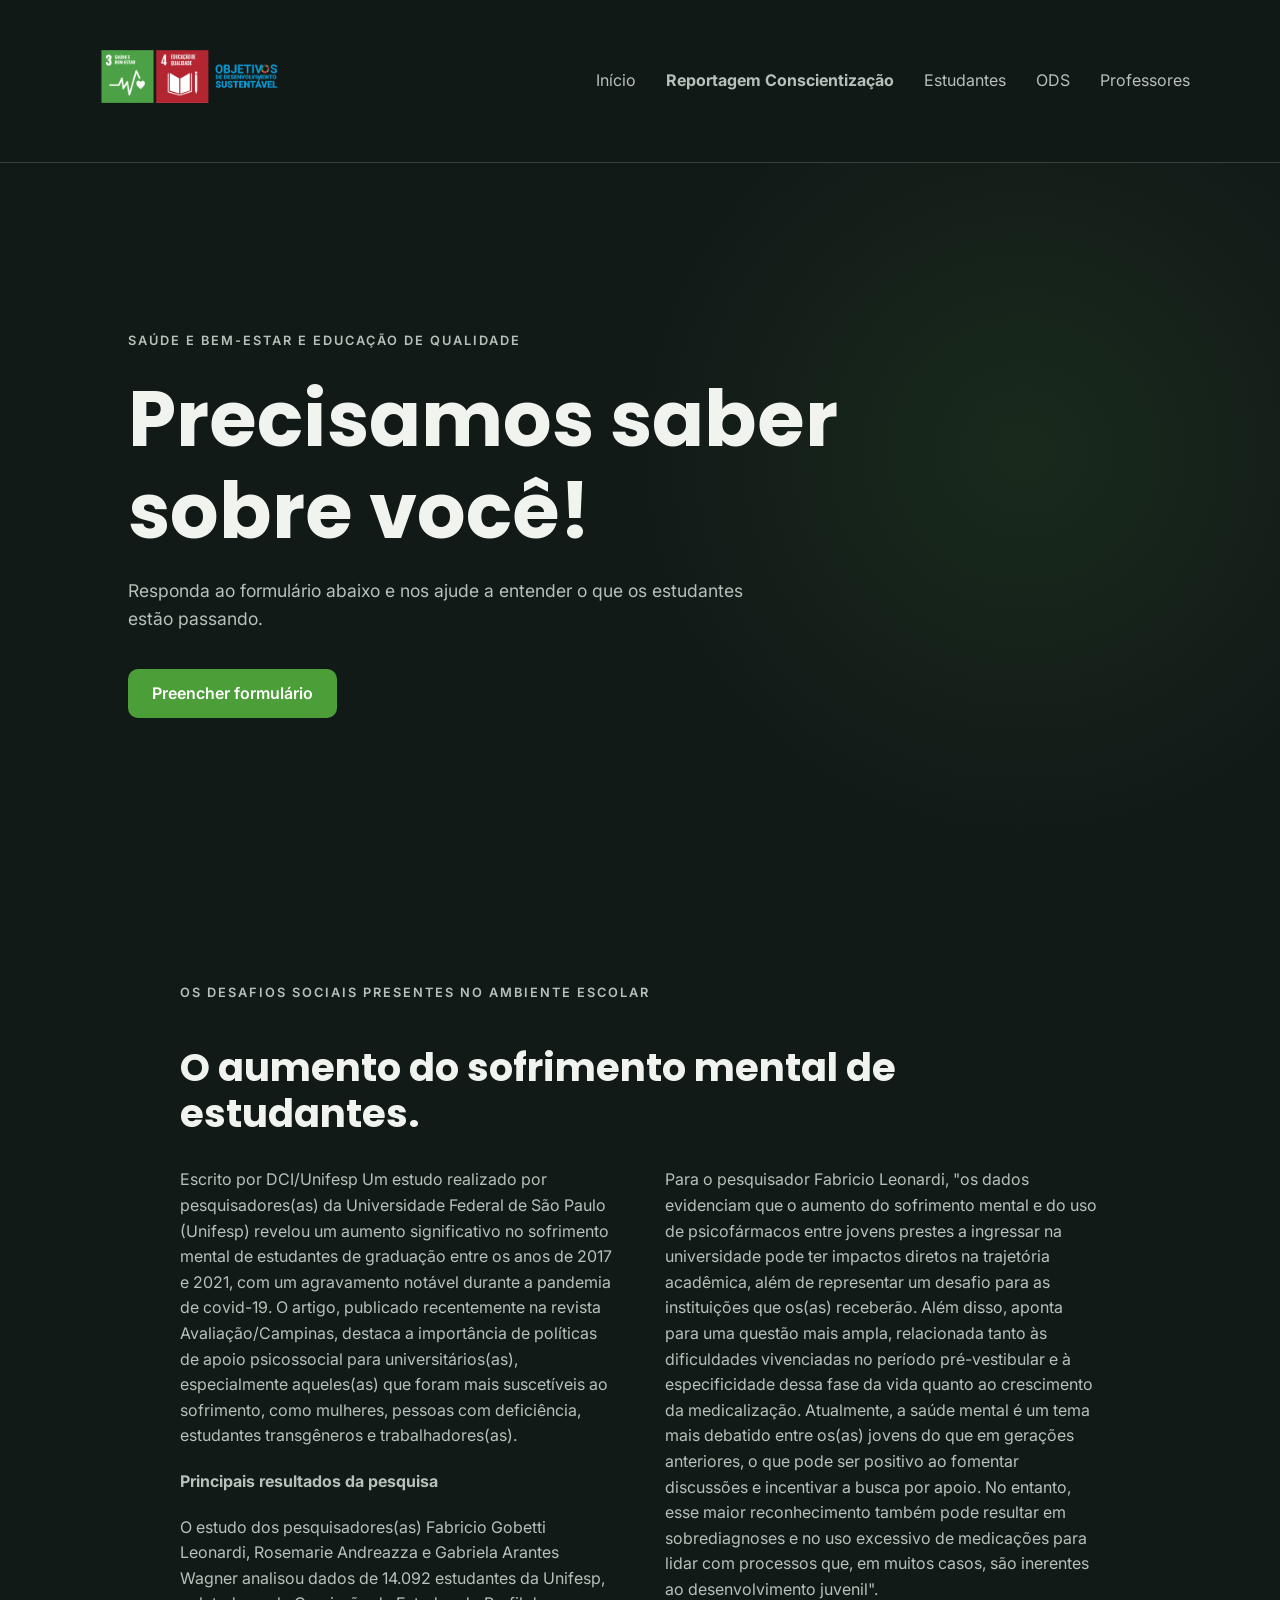
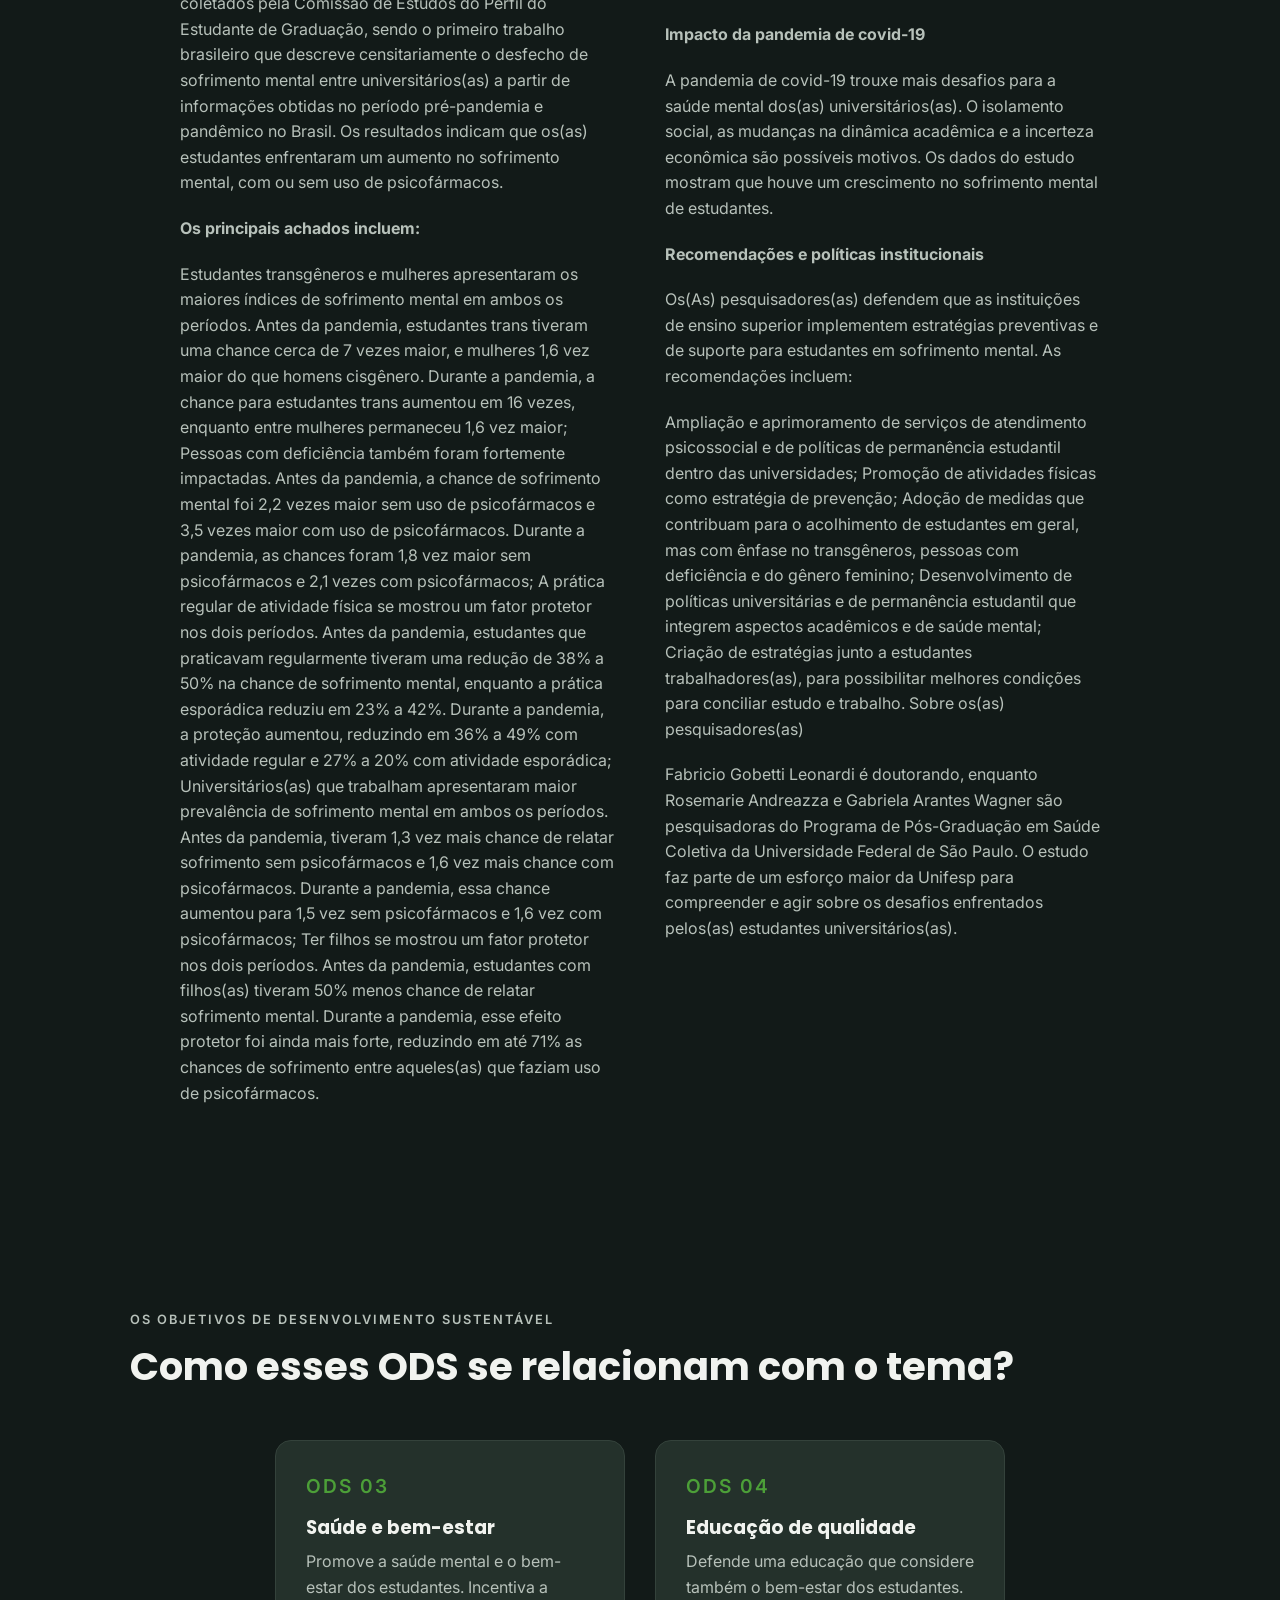
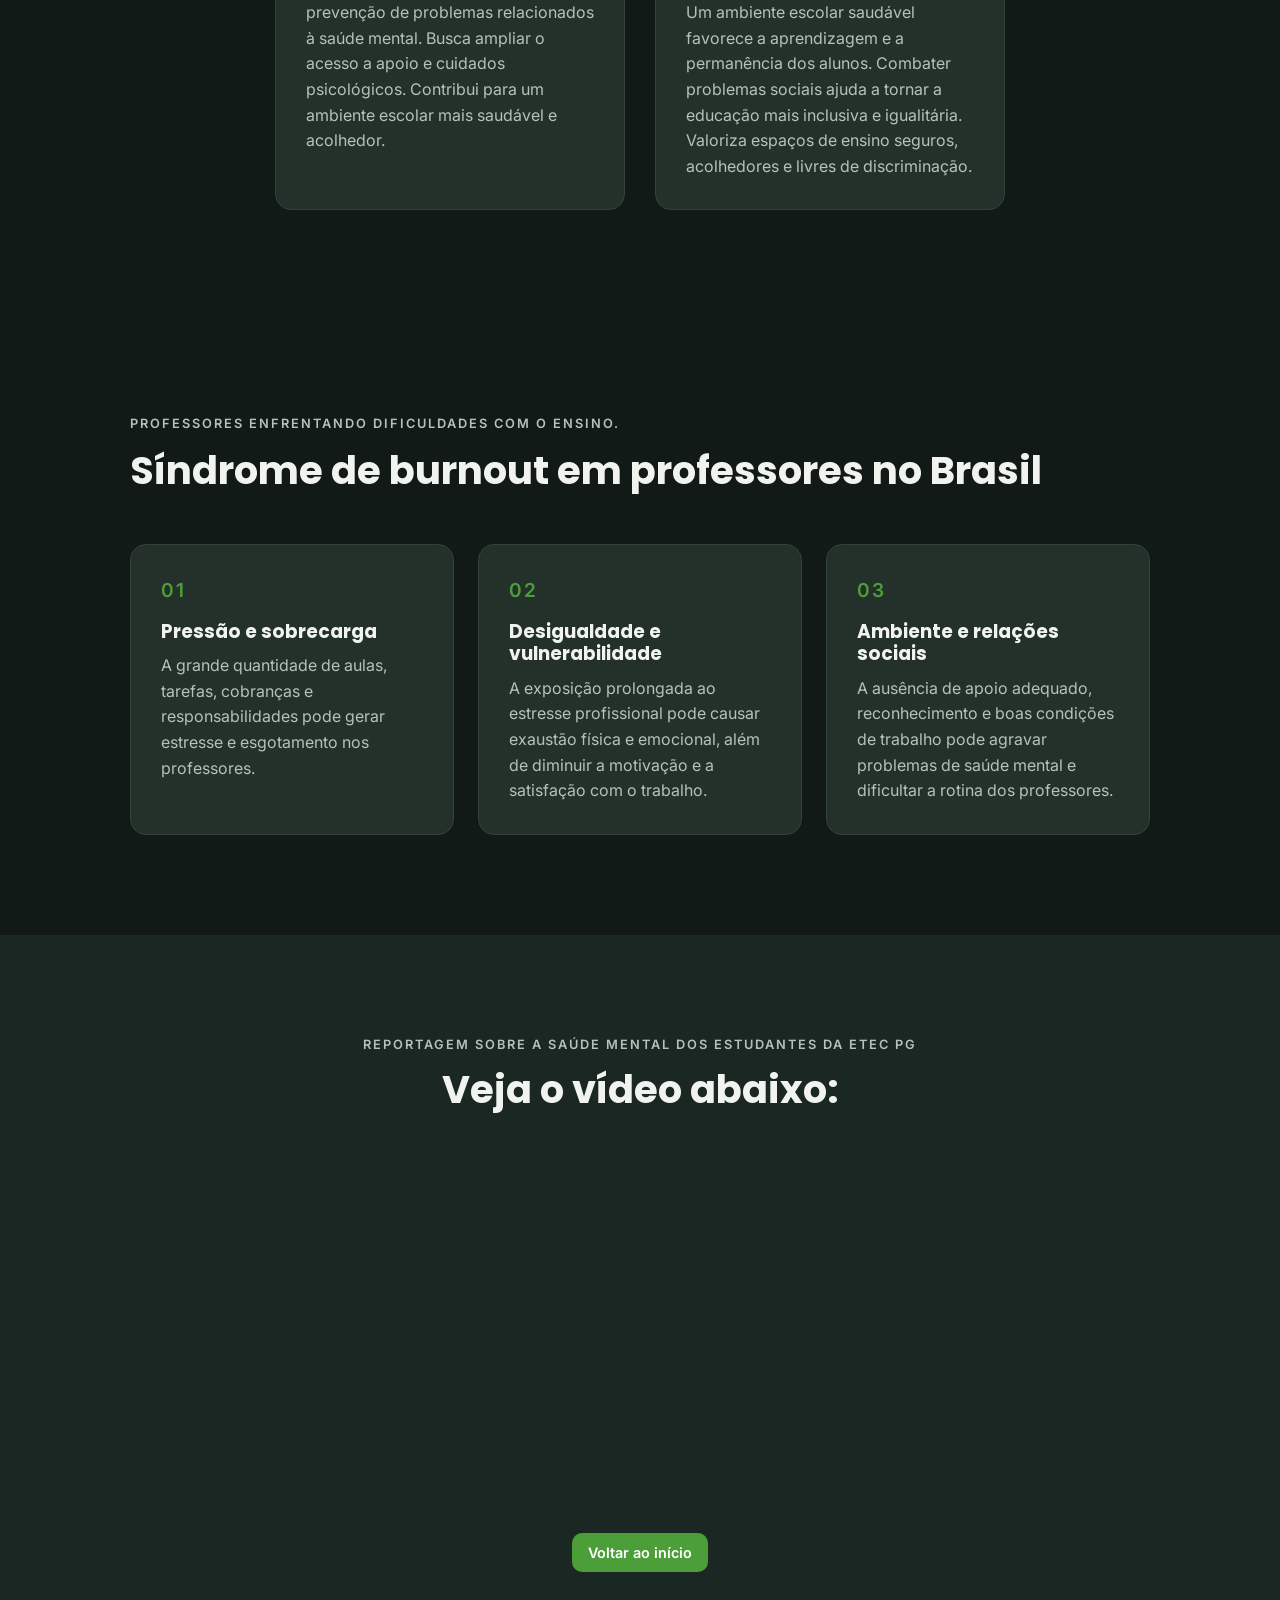
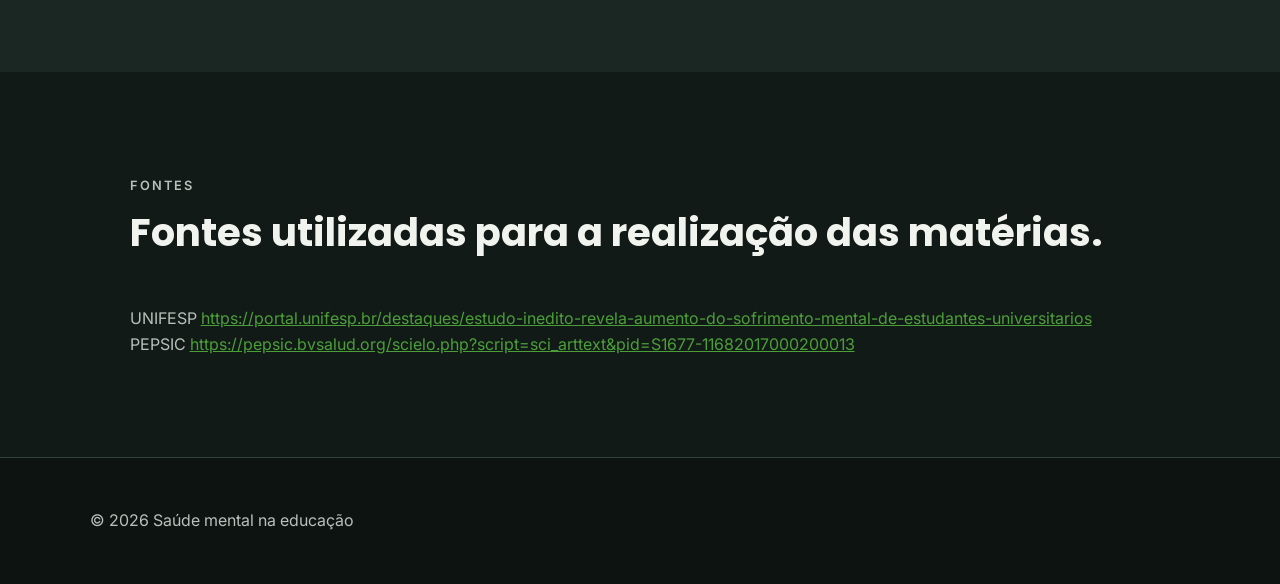
==== index.html @ 234344a5 "Add files via upload" ====
<!DOCTYPE html>
<html lang="pt-BR">

<head>
    <meta charset="UTF-8">
    <meta name="viewport" content="width=device-width, initial-scale=1.0">

    <title>Saúde Mental dos Estudantes</title>

    <link rel="stylesheet" href="css/style.css">
</head>

<body>

    <header>

        <nav>

            <a href="#inicio" class="logo">
                <img src="assets/Logos/Logo - site.png" alt="">
            </a>

            <ul>
                <li><a href="#inicio">Início</a></li>
                <li><a href="#conscientizacao"><b>Reportagem Conscientização</b></a></li>
                <li><a href="#problema">Estudantes</a></li>
                <li><a href="#ods">ODS</a></li>
                <li><a href="#impactos">Professores</a></li>
            </ul>

        </nav>

    </header>


    <main>

        <!-- HERO -->

        <section id="inicio" class="hero">

            <div class="hero-content">

                <span>Saúde e bem-estar e Educação de Qualidade</span>

                <h1>
                    Precisamos saber sobre você!
                </h1>

                <p>
                    Responda ao formulário abaixo e nos ajude a entender o que os estudantes estão passando.
                </p>

                <a href="https://docs.google.com/forms/d/e/1FAIpQLSenednMfHTSKgzez7a-b7bCZ8WXiZFSbiVUkIs9mBLbQMeDcw/formResponse?pli=1" class="btn">
                    Preencher formulário
                </a>

            </div>

        </section>


        <!-- O PROBLEMA -->

        <section id="problema" class="introducao">

            <span>Os desafios sociais presentes no ambiente escolar</span>

            <h2>
                O aumento do sofrimento mental de estudantes.
            </h2>
  <div class="coluna">
            <p>
                Escrito por DCI/Unifesp
Um estudo realizado por pesquisadores(as) da Universidade Federal de São Paulo (Unifesp) revelou um aumento significativo no sofrimento mental de estudantes de graduação entre os anos de 2017 e 2021, com um agravamento notável durante a pandemia de covid-19. O artigo, publicado recentemente na revista Avaliação/Campinas, destaca a importância de políticas de apoio psicossocial para universitários(as), especialmente aqueles(as) que foram mais suscetíveis ao sofrimento, como mulheres, pessoas com deficiência, estudantes transgêneros e trabalhadores(as).
            </p>
            <p><b>
Principais resultados da pesquisa 
            </p></b>
            <p>
O estudo dos pesquisadores(as) Fabricio Gobetti Leonardi, Rosemarie Andreazza e Gabriela Arantes Wagner analisou dados de 14.092 estudantes da Unifesp, coletados pela Comissão de Estudos do Perfil do Estudante de Graduação, sendo o primeiro trabalho brasileiro que descreve censitariamente o desfecho de sofrimento mental entre universitários(as) a partir de informações obtidas no período pré-pandemia e pandêmico no Brasil. Os resultados indicam que os(as) estudantes enfrentaram um aumento no sofrimento mental, com ou sem uso de psicofármacos.
            </p>
            <p><b> 
                Os principais achados incluem:
            </p></b>
            <p>
                Estudantes transgêneros e mulheres apresentaram os maiores índices de sofrimento mental em ambos os períodos. Antes da pandemia, estudantes trans tiveram uma chance cerca de 7 vezes maior, e mulheres 1,6 vez maior do que homens cisgênero. Durante a pandemia, a chance para estudantes trans aumentou em 16 vezes, enquanto entre mulheres permaneceu 1,6 vez maior;
                Pessoas com deficiência também foram fortemente impactadas. Antes da pandemia, a chance de sofrimento mental foi 2,2 vezes maior sem uso de psicofármacos e 3,5 vezes maior com uso de psicofármacos. Durante a pandemia, as chances foram 1,8 vez maior sem psicofármacos e 2,1 vezes com psicofármacos;
                A prática regular de atividade física se mostrou um fator protetor nos dois períodos. Antes da pandemia, estudantes que praticavam regularmente tiveram uma redução de 38% a 50% na chance de sofrimento mental, enquanto a prática esporádica reduziu em 23% a 42%. Durante a pandemia, a proteção aumentou, reduzindo em 36% a 49% com atividade regular e 27% a 20% com atividade esporádica;
                Universitários(as) que trabalham apresentaram maior prevalência de sofrimento mental em ambos os períodos. Antes da pandemia, tiveram 1,3 vez mais chance de relatar sofrimento sem psicofármacos e 1,6 vez mais chance com psicofármacos. Durante a pandemia, essa chance aumentou para 1,5 vez sem psicofármacos e 1,6 vez com psicofármacos;
                Ter filhos se mostrou um fator protetor nos dois períodos. Antes da pandemia, estudantes com filhos(as) tiveram 50% menos chance de relatar sofrimento mental. Durante a pandemia, esse efeito protetor foi ainda mais forte, reduzindo em até 71% as chances de sofrimento entre aqueles(as) que faziam uso de psicofármacos.
            </div>
                <div class="coluna">
            <p>
                Para o pesquisador Fabricio Leonardi, "os dados evidenciam que o aumento do sofrimento mental e do uso de psicofármacos entre jovens prestes a ingressar na universidade pode ter impactos diretos na trajetória acadêmica, além de representar um desafio para as instituições que os(as) receberão. Além disso, aponta para uma questão mais ampla, relacionada tanto às dificuldades vivenciadas no período pré-vestibular e à especificidade dessa fase da vida quanto ao crescimento da medicalização. Atualmente, a saúde mental é um tema mais debatido entre os(as) jovens do que em gerações anteriores, o que pode ser positivo ao fomentar discussões e incentivar a busca por apoio. No entanto, esse maior reconhecimento também pode resultar em sobrediagnoses e no uso excessivo de medicações para lidar com processos que, em muitos casos, são inerentes ao desenvolvimento juvenil".
            </p>
            <p><b>
Impacto da pandemia de covid-19
            </p></b>
            <p>
A pandemia de covid-19 trouxe mais desafios para a saúde mental dos(as) universitários(as). O isolamento social, as mudanças na dinâmica acadêmica e a incerteza econômica são possíveis motivos. Os dados do estudo mostram que houve um crescimento no sofrimento mental de estudantes.
            </p>
            <p><b> 
Recomendações e políticas institucionais
            </p></b>
            <p>             
Os(As) pesquisadores(as) defendem que as instituições de ensino superior implementem estratégias preventivas e de suporte para estudantes em sofrimento mental. As recomendações incluem:
            </p>
            <p>
Ampliação e aprimoramento de serviços de atendimento psicossocial e de políticas de permanência estudantil dentro das universidades;
Promoção de atividades físicas como estratégia de prevenção;
Adoção de medidas que contribuam para o acolhimento de estudantes em geral, mas com ênfase no transgêneros, pessoas com deficiência e do gênero feminino;
Desenvolvimento de políticas universitárias e de permanência estudantil que integrem aspectos acadêmicos e de saúde mental;
Criação de estratégias junto a estudantes trabalhadores(as), para possibilitar melhores condições para conciliar estudo e trabalho.
Sobre os(as) pesquisadores(as)
            </p>
            <p>
                Fabricio Gobetti Leonardi é doutorando, enquanto Rosemarie Andreazza e Gabriela Arantes Wagner são pesquisadoras do Programa de Pós-Graduação em Saúde Coletiva da Universidade Federal de São Paulo. O estudo faz parte de um esforço maior da Unifesp para compreender e agir sobre os desafios enfrentados pelos(as) estudantes universitários(as).
            </p>
        </div>

        </section>


        <!-- ODS -->

        <section id="ods" class="conteudo">

            <div class="section-title">

                <span>Os objetivos de desenvolvimento sustentável</span>

                <h2>
                    Como esses ODS se relacionam com o tema?
                </h2>

            </div>


            <div class="cards">

                <article class="card">

                    <span>ODS 03</span>

                    <h3>
                        Saúde e bem-estar
                    </h3>

                    <p>
                        Promove a saúde mental e o bem-estar dos estudantes.
Incentiva a prevenção de problemas relacionados à saúde mental.
Busca ampliar o acesso a apoio e cuidados psicológicos.
Contribui para um ambiente escolar mais saudável e acolhedor.
                    </p>

                </article>


                <article class="card">

                    <span>ODS 04</span>

                    <h3>
                        Educação de qualidade
                    </h3>

                    <p>
                        Defende uma educação que considere também o bem-estar dos estudantes.
           Um ambiente escolar saudável favorece a aprendizagem e a permanência dos alunos.
Combater problemas sociais ajuda a tornar a educação mais inclusiva e igualitária.
Valoriza espaços de ensino seguros, acolhedores e livres de discriminação.
                    </p>

                </article>


            </div>

        </section>


        <!-- IMPACTOS -->

        <section id="impactos" class="impactos">

            <div class="section-title">

                <span>Professores enfrentando dificuldades com o ensino.</span>

                <h2>
                    Síndrome de burnout em professores no Brasil 
                </h2>

            </div>


            <div class="cards">

                <article class="card">

                    <span>01</span>

                    <h3>
                        Pressão e sobrecarga
                    </h3>

                    <p>
                       A grande quantidade de aulas, tarefas, cobranças e responsabilidades pode gerar estresse e esgotamento nos professores.
                    </p>

                </article>


                <article class="card">

                    <span>02</span>

                    <h3>
                        Desigualdade e vulnerabilidade
                    </h3>

                    <p>
                       A exposição prolongada ao estresse profissional pode causar exaustão física e emocional, além de diminuir a motivação e a satisfação com o trabalho.
                    </p>

                </article>


                <article class="card">

                    <span>03</span>

                    <h3>
                        Ambiente e relações sociais
                    </h3>

                    <p>
                        A ausência de apoio adequado, reconhecimento e boas condições de trabalho pode agravar problemas de saúde mental e dificultar a rotina dos professores.
                    </p>

                </article>

            </div>

        </section>


        <!-- DESTAQUE -->

        <section id="conscientizacao" class="destaque">

            <span>Reportagem sobre a Saúde mental dos estudantes da ETEC PG</span>

            <h2>
                Veja o vídeo abaixo:
            </h2>

            <iframe width="600" height="400" src="https://www.youtube.com/embed/RS4ZzYjFZcE?list=RDRS4ZzYjFZcE" title="HINO DO VASCO DA GAMA" frameborder="0" allow="accelerometer; autoplay; clipboard-write; encrypted-media; gyroscope; picture-in-picture; web-share" referrerpolicy="strict-origin-when-cross-origin" allowfullscreen></iframe>

            <a href="#inicio" class="btn">
                Voltar ao início
            </a>

        </section>


        <!-- REFERÊNCIAS -->

        <section class="referencias">

            <div class="section-title">

                <span>Fontes</span>

                <h2>
                    Fontes utilizadas para a realização das matérias.
                </h2>

            </div>

            <p>UNIFESP <a href="https://portal.unifesp.br/destaques/estudo-inedito-revela-aumento-do-sofrimento-mental-de-estudantes-universitarios">https://portal.unifesp.br/destaques/estudo-inedito-revela-aumento-do-sofrimento-mental-de-estudantes-universitarios</a>
            </p>
            <p>PEPSIC <a href="https://pepsic.bvsalud.org/scielo.php?script=sci_arttext&pid=S1677-11682017000200013">https://pepsic.bvsalud.org/scielo.php?script=sci_arttext&pid=S1677-11682017000200013</a></p>        
        </section>

    </main>


    <footer>

        <p>
            &copy; 2026 Saúde mental na educação
        </p>

    </footer>

</body>

</html>
---- css/style.css ----
@import url('https://fonts.googleapis.com/css2?family=Inter:wght@400;500;600;700&family=Poppins:wght@500;600;700&display=swap');


:root {
    --fundo: #121A18;
    --fundo-secundario: #1B2722;
    --card: #24312B;

    --texto: #F1F3EF;
    --texto-secundario: #B7C1BA;

    --ods3: #C6192D;
    --ods4: #4C9F38;

    --borda: #34423B;

    --raio: 16px;
}


* {
    margin: 0;
    padding: 0;
    box-sizing: border-box;
}


html {
    scroll-behavior: smooth;
}


body {
    background-color: var(--fundo);
    color: var(--texto);
    font-family: 'Inter', sans-serif;
    line-height: 1.6;
}


h1,
h2,
h3 {
    font-family: 'Poppins', sans-serif;
    line-height: 1.2;
}


a {
    color: inherit;
    text-decoration: none;
}


/* HEADER */

header {
    width: 100%;
    padding: 20px 7%;

    background-color: rgba(18, 26, 24, 0.92);

    border-bottom: 1px solid var(--borda);

    position: sticky;
    top: 0;
    z-index: 100;

    backdrop-filter: blur(12px);
}


header img {
    width: 200px;
}


nav {
    max-width: 1200px;
    margin: auto;

    display: flex;
    align-items: center;
    justify-content: space-between;
}


.logo {
    font-family: 'Poppins', sans-serif;
    font-size: 1.3rem;
    font-weight: 700;
}


nav ul {
    display: flex;
    gap: 30px;

    list-style: none;
}


nav li a {
    color: var(--texto-secundario);
    transition: 0.3s;
}


nav li a:hover {
    color: var(--texto);
}


/* ESTRUTURA GERAL */

section {
    max-width: 1200px;
    margin: auto;
    padding: 100px 7%;
}


span {
    color: var(--texto-secundario);

    font-size: 0.8rem;
    font-weight: 600;

    letter-spacing: 2px;
    text-transform: uppercase;
}


.section-title {
    margin-bottom: 50px;
}


.section-title h2,
section h2 {
    margin-top: 12px;
    font-size: 2.4rem;
}


p {
    color: var(--texto-secundario);
}


/* HERO */

.hero {
    min-height: 80vh;
    max-width: none;

    display: flex;
    align-items: center;

    padding: 120px 10%;

    background:
        radial-gradient(
            circle at 80% 40%,
            rgba(76, 159, 56, 0.12),
            transparent 35%
        ),
        var(--fundo);
}


.hero-content {
    max-width: 750px;
}


.hero h1 {
    margin: 20px 0;

    font-size: clamp(3rem, 6vw, 5rem);
}


.hero p {
    max-width: 650px;
    margin-bottom: 35px;

    font-size: 1.1rem;
}


/* BOTÃO */

.btn {
    display: inline-block;

    padding: 12px 24px;

    border-radius: 10px;

    background-color: var(--ods4);

    color: white;

    font-weight: 600;

    transition: 0.3s;
}


.btn:hover {
    transform: translateY(-2px);
    filter: brightness(1.1);
}


/* INTRODUÇÃO */

.introducao {
    display: grid;

    grid-template-columns: 1fr 1fr;

    gap: 30px 50px;

    max-width: 1100px;
}


.introducao span,
.introducao h2 {
    grid-column: 1 / -1;
}


.introducao p {
    margin: 0;
}


.coluna {
    display: flex;
    flex-direction: column;
    gap: 20px;
}


/* CARDS */

.cards {
    display: grid;

    grid-template-columns: repeat(3, 1fr);

    gap: 24px;
}


/* CARDS DAS ODS */

#ods .cards {
    grid-template-columns: 350px 350px;

    justify-content: center;

    gap: 30px;
}


.card {
    padding: 30px;

    background-color: var(--card);

    border: 1px solid var(--borda);

    border-radius: var(--raio);

    transition: 0.3s;
}


.card:hover {
    transform: translateY(-5px);
}


.card > span {
    color: var(--ods4);

    font-size: 1.2rem;
}


.card h3 {
    margin: 15px 0 10px;
}


/* DESTAQUE */

.destaque {
    max-width: none;

    display: flex;
    flex-direction: column;
    align-items: center;

    text-align: center;

    background-color: var(--fundo-secundario);
}


.destaque p {
    max-width: 650px;
    margin: 20px auto 30px;
}


.destaque iframe {
    margin: 10px;
    border-radius: 10px;
}


.destaque .btn {
    padding: 8px 16px;
    font-size: 0.9rem;
}

/* REFERÊNCIAS */

.referencias p a {
    text-decoration: underline;

    color: var(--ods4);
}


/* FOOTER */

footer {
    padding: 50px 7%;

    background-color: #0D1311;

    border-top: 1px solid var(--borda);

    display: flex;

    justify-content: space-between;

    gap: 40px;
}


footer h3 {
    margin-bottom: 8px;
}


/* RESPONSIVIDADE */

@media (max-width: 800px) {

    nav {
        flex-direction: column;
        gap: 20px;
    }


    nav ul {
        gap: 15px;

        flex-wrap: wrap;

        justify-content: center;
    }


    section {
        padding: 70px 7%;
    }


    .hero {
        min-height: 70vh;
    }


    .hero h1 {
        font-size: 2.8rem;
    }


    .introducao {
        grid-template-columns: 1fr;
    }


    .cards {
        grid-template-columns: 1fr;
    }


    #ods .cards {
        grid-template-columns: 1fr;
    }


    footer {
        flex-direction: column;
    }

}
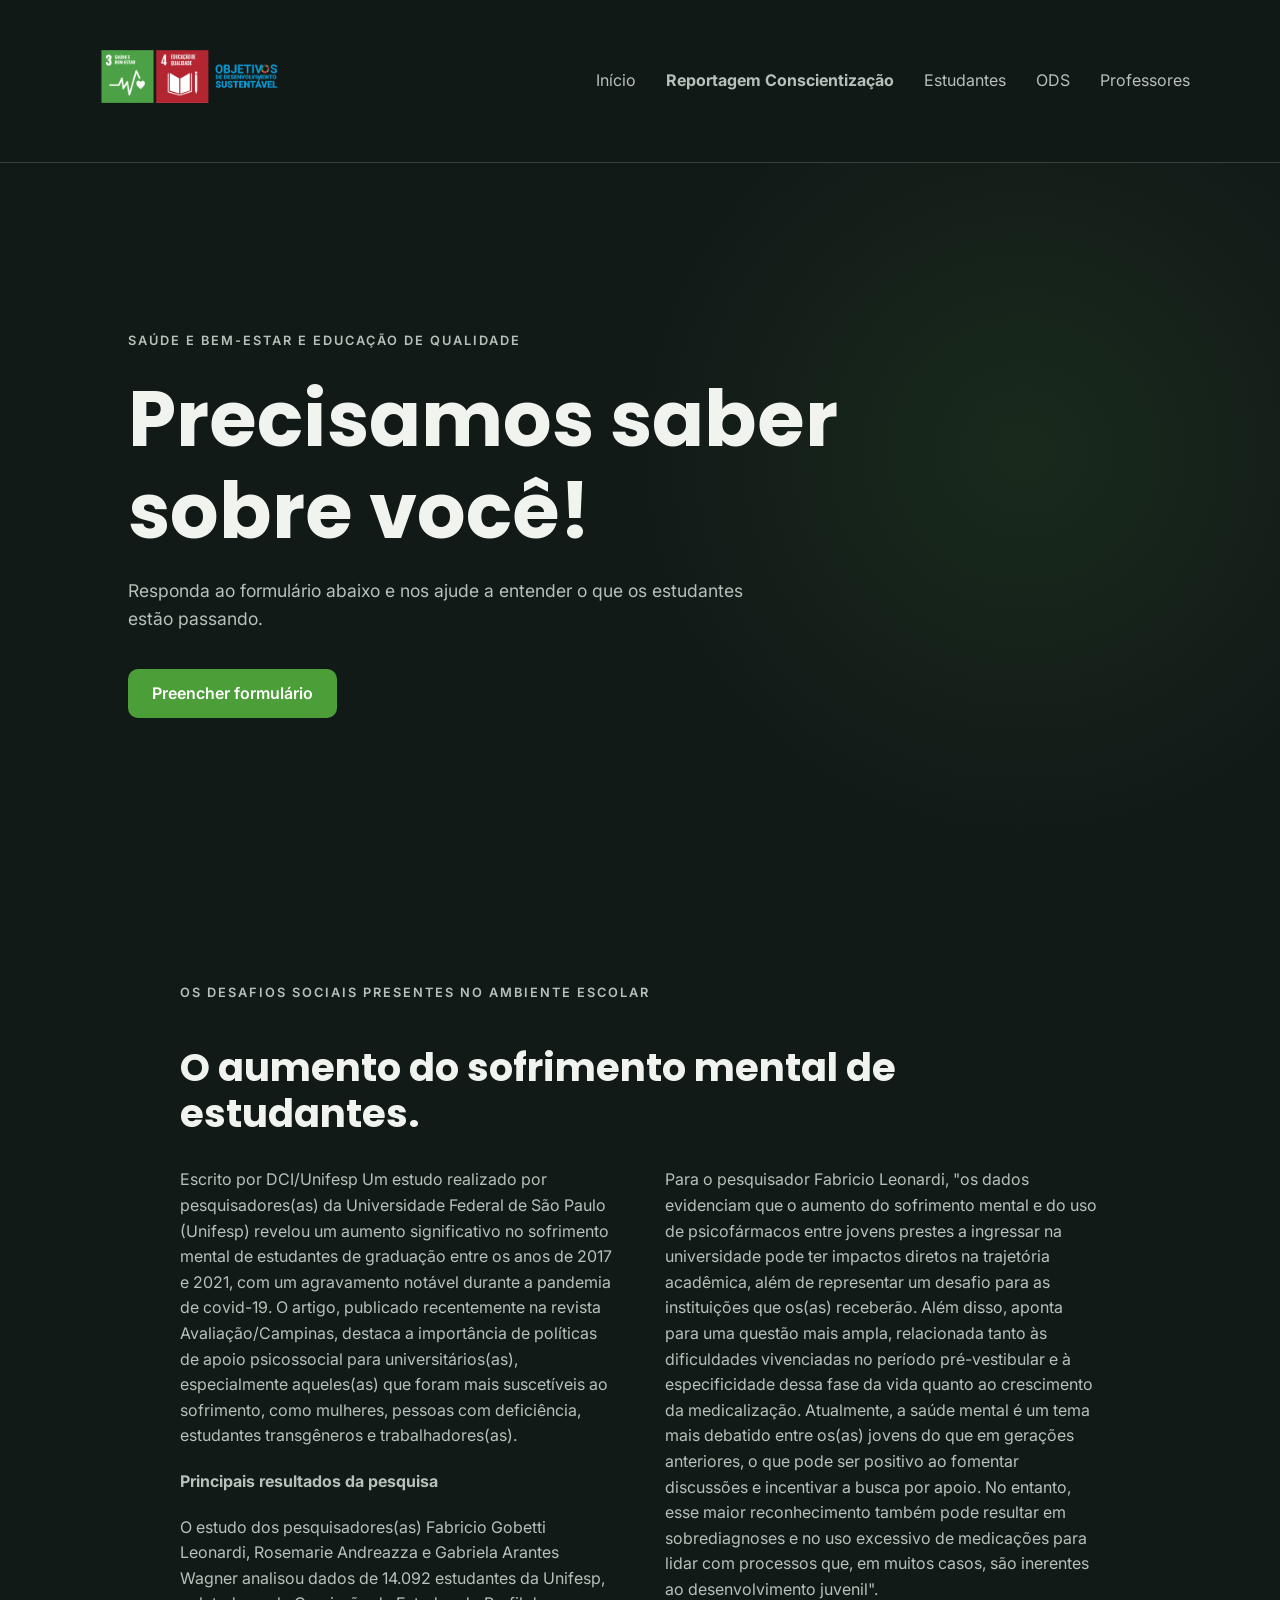
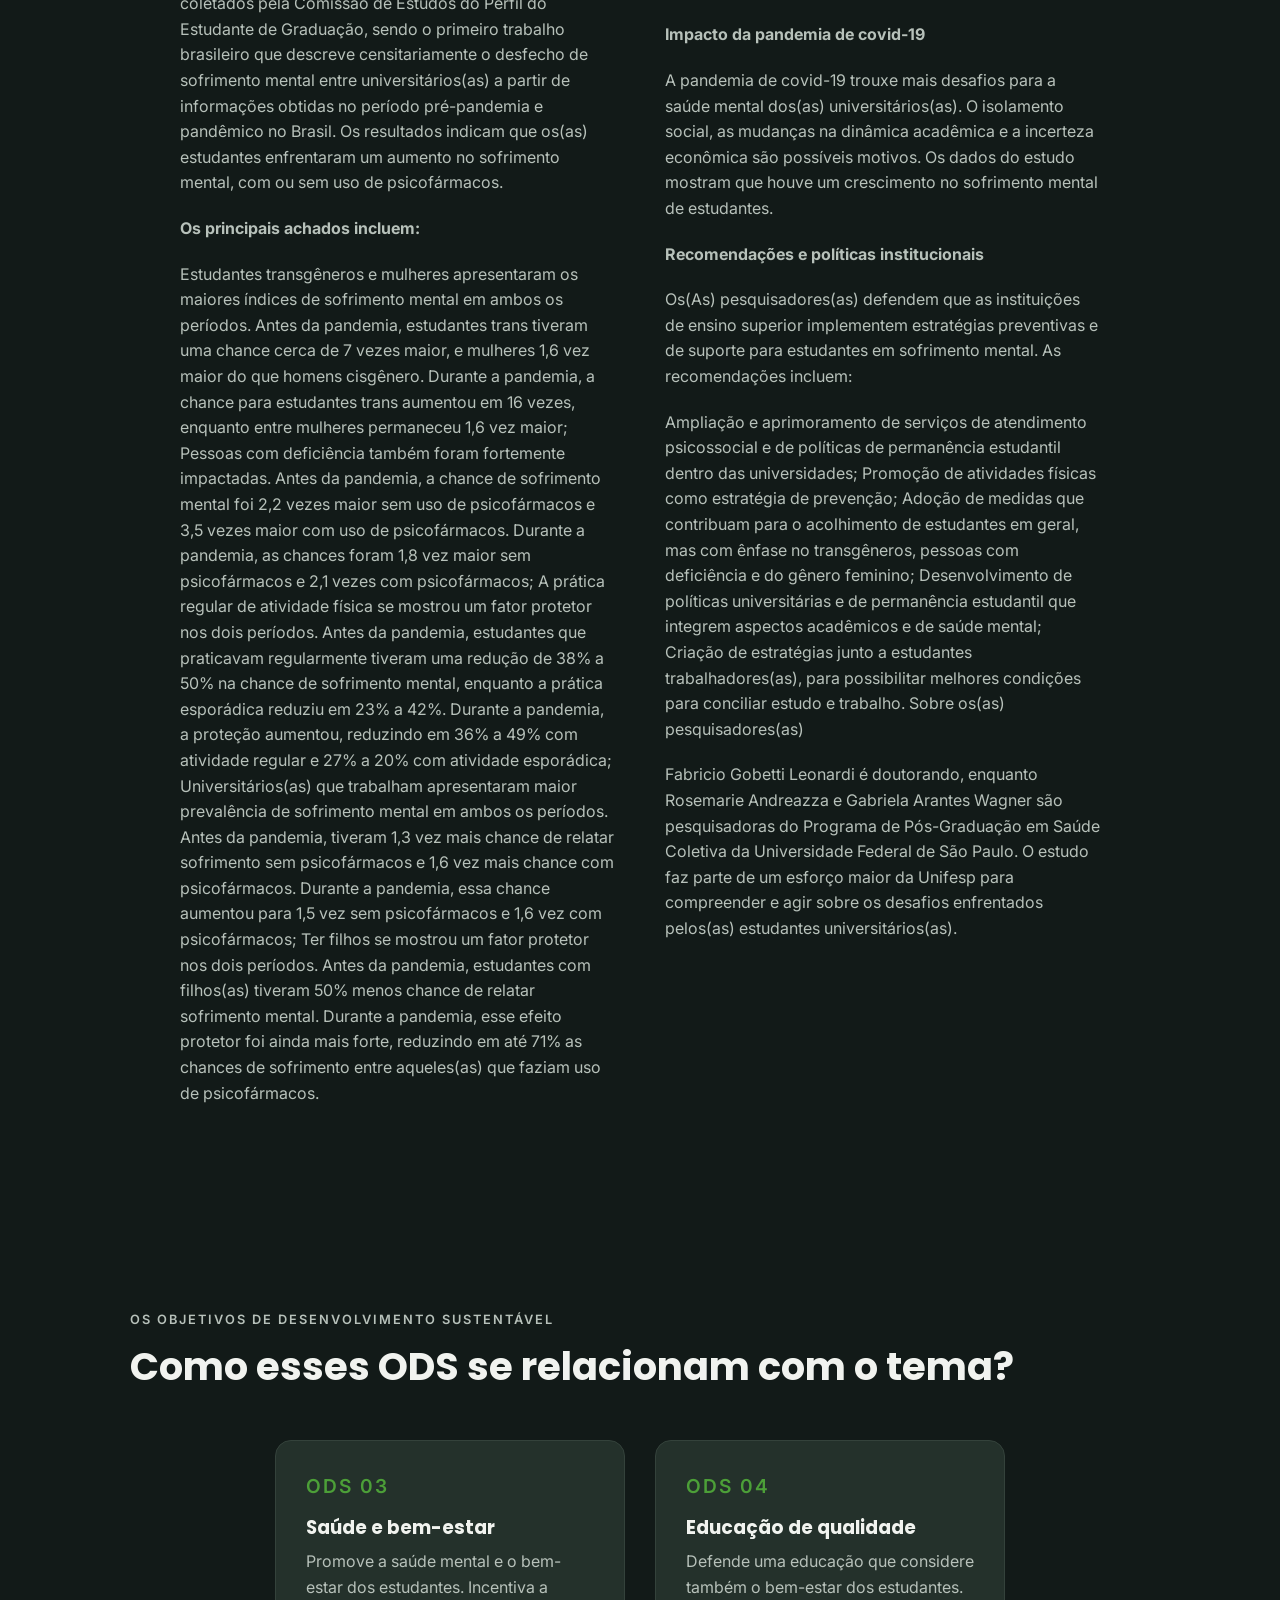
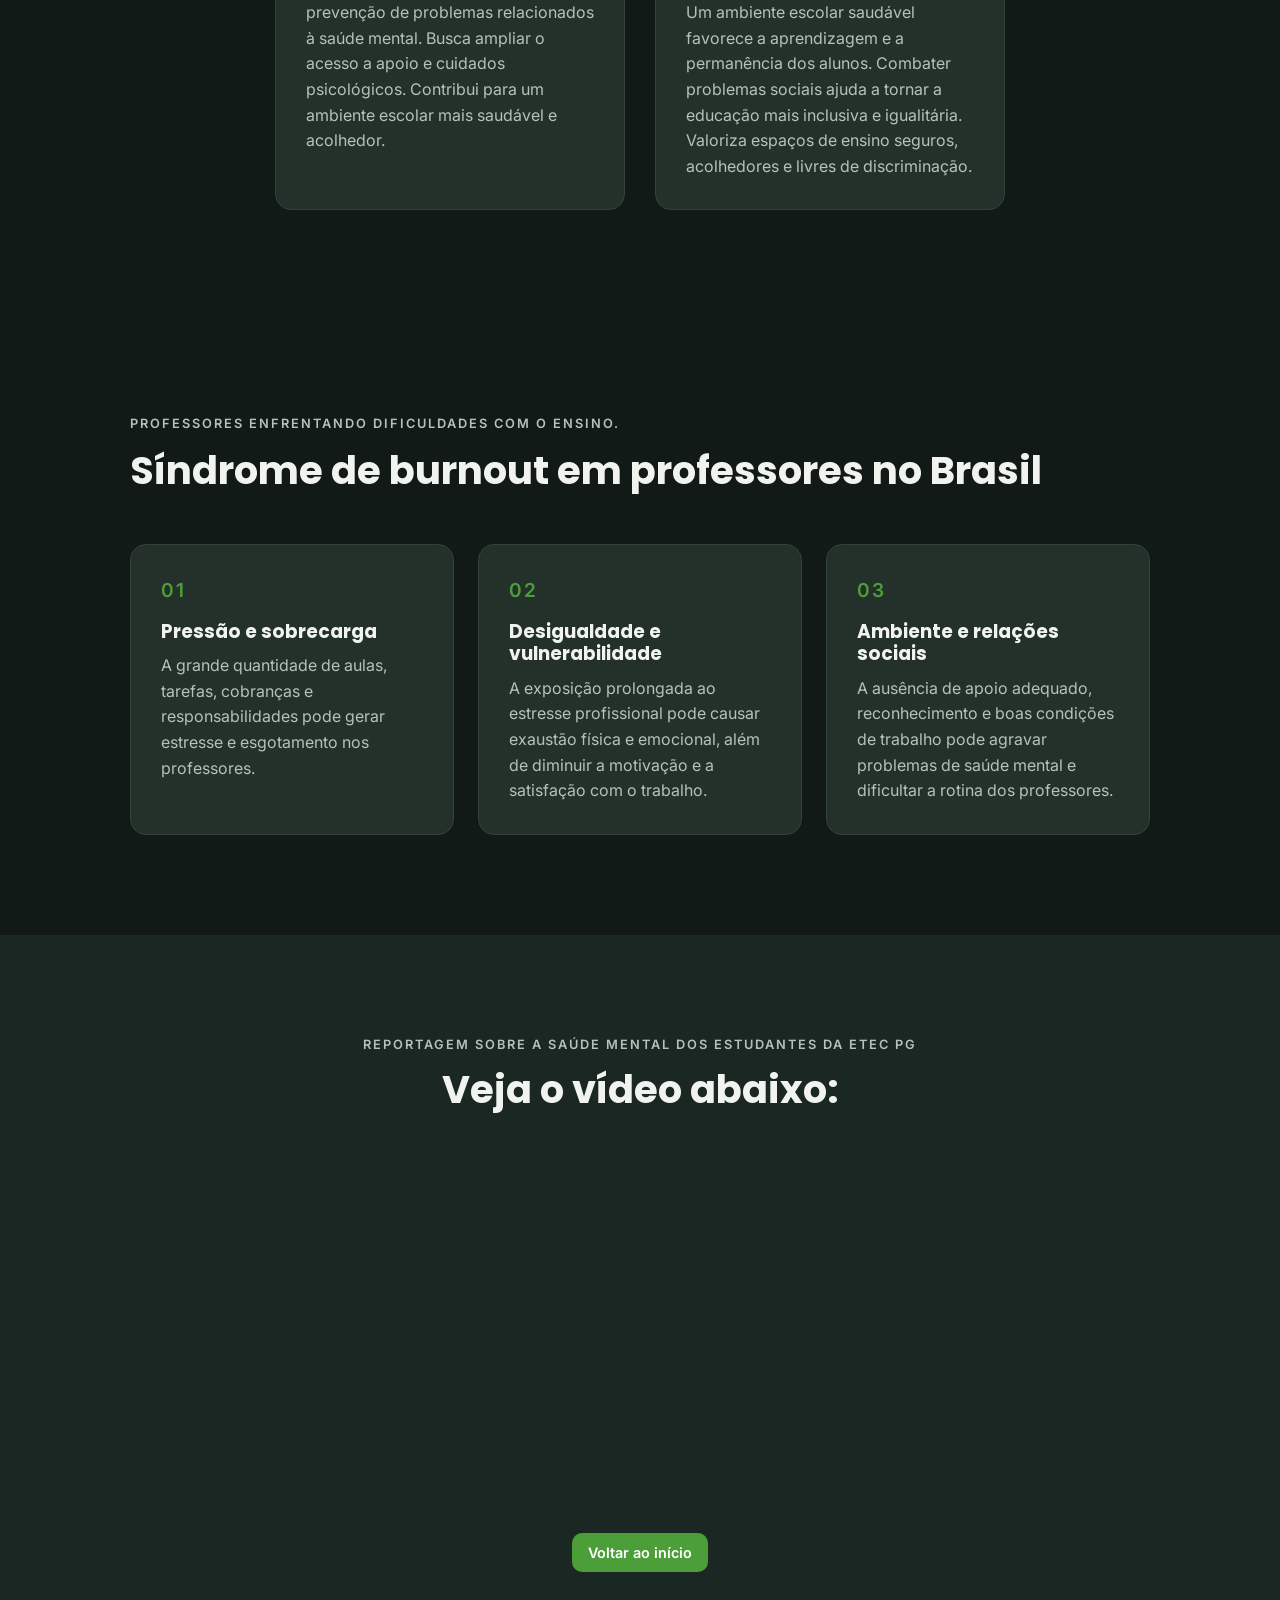
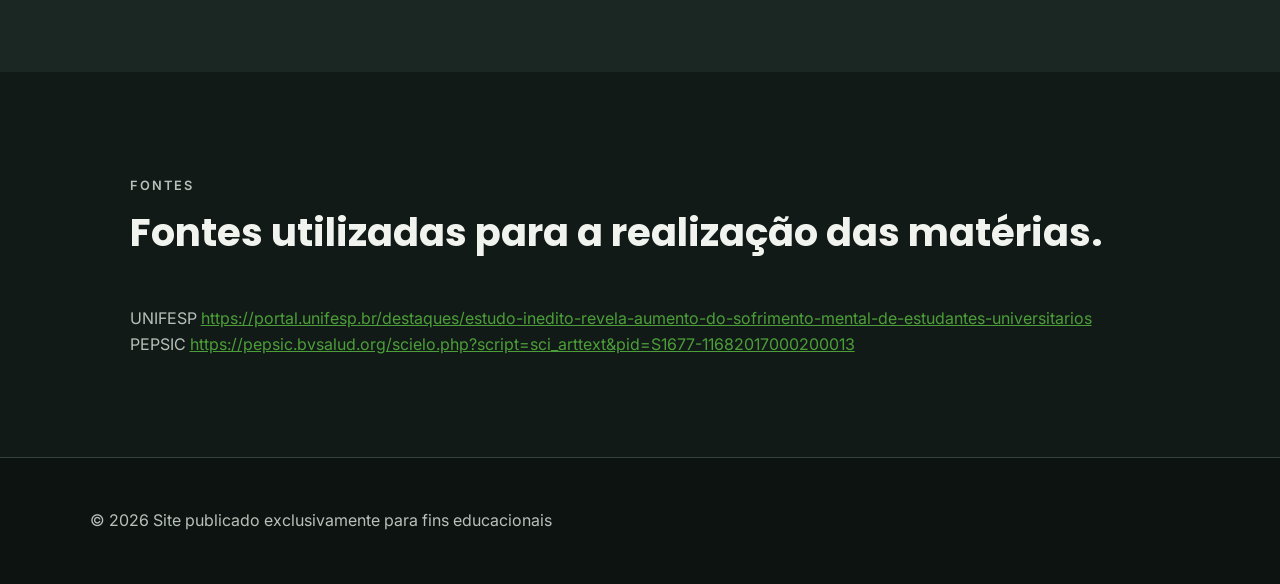
==== commit b18c7065: "Add files via upload" ====
--- a/index.html
+++ b/index.html
@@ -27,6 +27,11 @@
                 <li><a href="#ods">ODS</a></li>
                 <li><a href="#impactos">Professores</a></li>
             </ul>
+<button class="menu-mobile" aria-label="Abrir menu">
+    <span></span>
+    <span></span>
+    <span></span>
+</button>
 
         </nav>
 
@@ -51,7 +56,7 @@
                     Responda ao formulário abaixo e nos ajude a entender o que os estudantes estão passando.
                 </p>
 
-                <a href="https://docs.google.com/forms/d/e/1FAIpQLSenednMfHTSKgzez7a-b7bCZ8WXiZFSbiVUkIs9mBLbQMeDcw/formResponse?pli=1" class="btn">
+                <a href="https://docs.google.com/forms/d/e/1FAIpQLSenednMfHTSKgzez7a-b7bCZ8WXiZFSbiVUkIs9mBLbQMeDcw/formResponse?pli=1" target="_blank" class="btn">
                     Preencher formulário
                 </a>
 
@@ -290,11 +295,11 @@
     <footer>
 
         <p>
-            &copy; 2026 Saúde mental na educação
+            &copy; 2026 Site publicado exclusivamente para fins educacionais
         </p>
 
     </footer>
-
+<script src="js/script.js"></script>
 </body>
 
 </html>
--- a/css/style.css
+++ b/css/style.css
@@ -25,7 +25,9 @@
     box-sizing: border-box;
 }
 
-
+.menu-mobile {
+    display: none;
+}
 html {
     scroll-behavior: smooth;
 }
@@ -360,23 +362,94 @@
     margin-bottom: 8px;
 }
 
+.menu-mobile {
+    display: none;
+
+    background: none;
+    border: none;
+
+    cursor: pointer;
+
+    width: 35px;
+    height: 30px;
+
+    flex-direction: column;
+    justify-content: space-between;
+}
+
+.menu-mobile span {
+    width: 100%;
+    height: 3px;
+
+    background-color: var(--texto);
+
+    border-radius: 5px;
+
+    transition: 0.3s;
+}
+
 
 /* RESPONSIVIDADE */
 
 @media (max-width: 800px) {
 
     nav {
+        flex-direction: row;
+        justify-content: space-between;
+        align-items: center;
+    }
+
+    .menu-mobile {
+        display: flex;
+    }
+
+    nav ul {
+        display: flex;
         flex-direction: column;
         gap: 20px;
-    }
-
-
-    nav ul {
-        gap: 15px;
-
-        flex-wrap: wrap;
-
-        justify-content: center;
+
+        position: absolute;
+
+        top: 100%;
+        left: 0;
+
+        width: 100%;
+
+        padding: 25px 7%;
+
+        background-color: var(--fundo-secundario);
+        border-bottom: 1px solid var(--borda);
+
+        /* Começa fechado */
+        opacity: 0;
+        visibility: hidden;
+        transform: translateY(-10px);
+
+        transition: 
+            opacity 0.3s ease,
+            transform 0.3s ease,
+            visibility 0.3s;
+    }
+
+    nav ul.menu-aberto {
+        opacity: 1;
+        visibility: visible;
+        transform: translateY(0);
+    }
+
+
+    /* ☰ vira X */
+
+    .menu-mobile.menu-aberto span:nth-child(1) {
+        transform: translateY(13.5px) rotate(45deg);
+    }
+
+    .menu-mobile.menu-aberto span:nth-child(2) {
+        opacity: 0;
+    }
+
+    .menu-mobile.menu-aberto span:nth-child(3) {
+        transform: translateY(-13.5px) rotate(-45deg);
     }
 
 
@@ -414,5 +487,10 @@
         flex-direction: column;
     }
 
-}
-
+    .destaque iframe{
+        width: 300px;
+        height: 150px;
+    }
+
+}
+
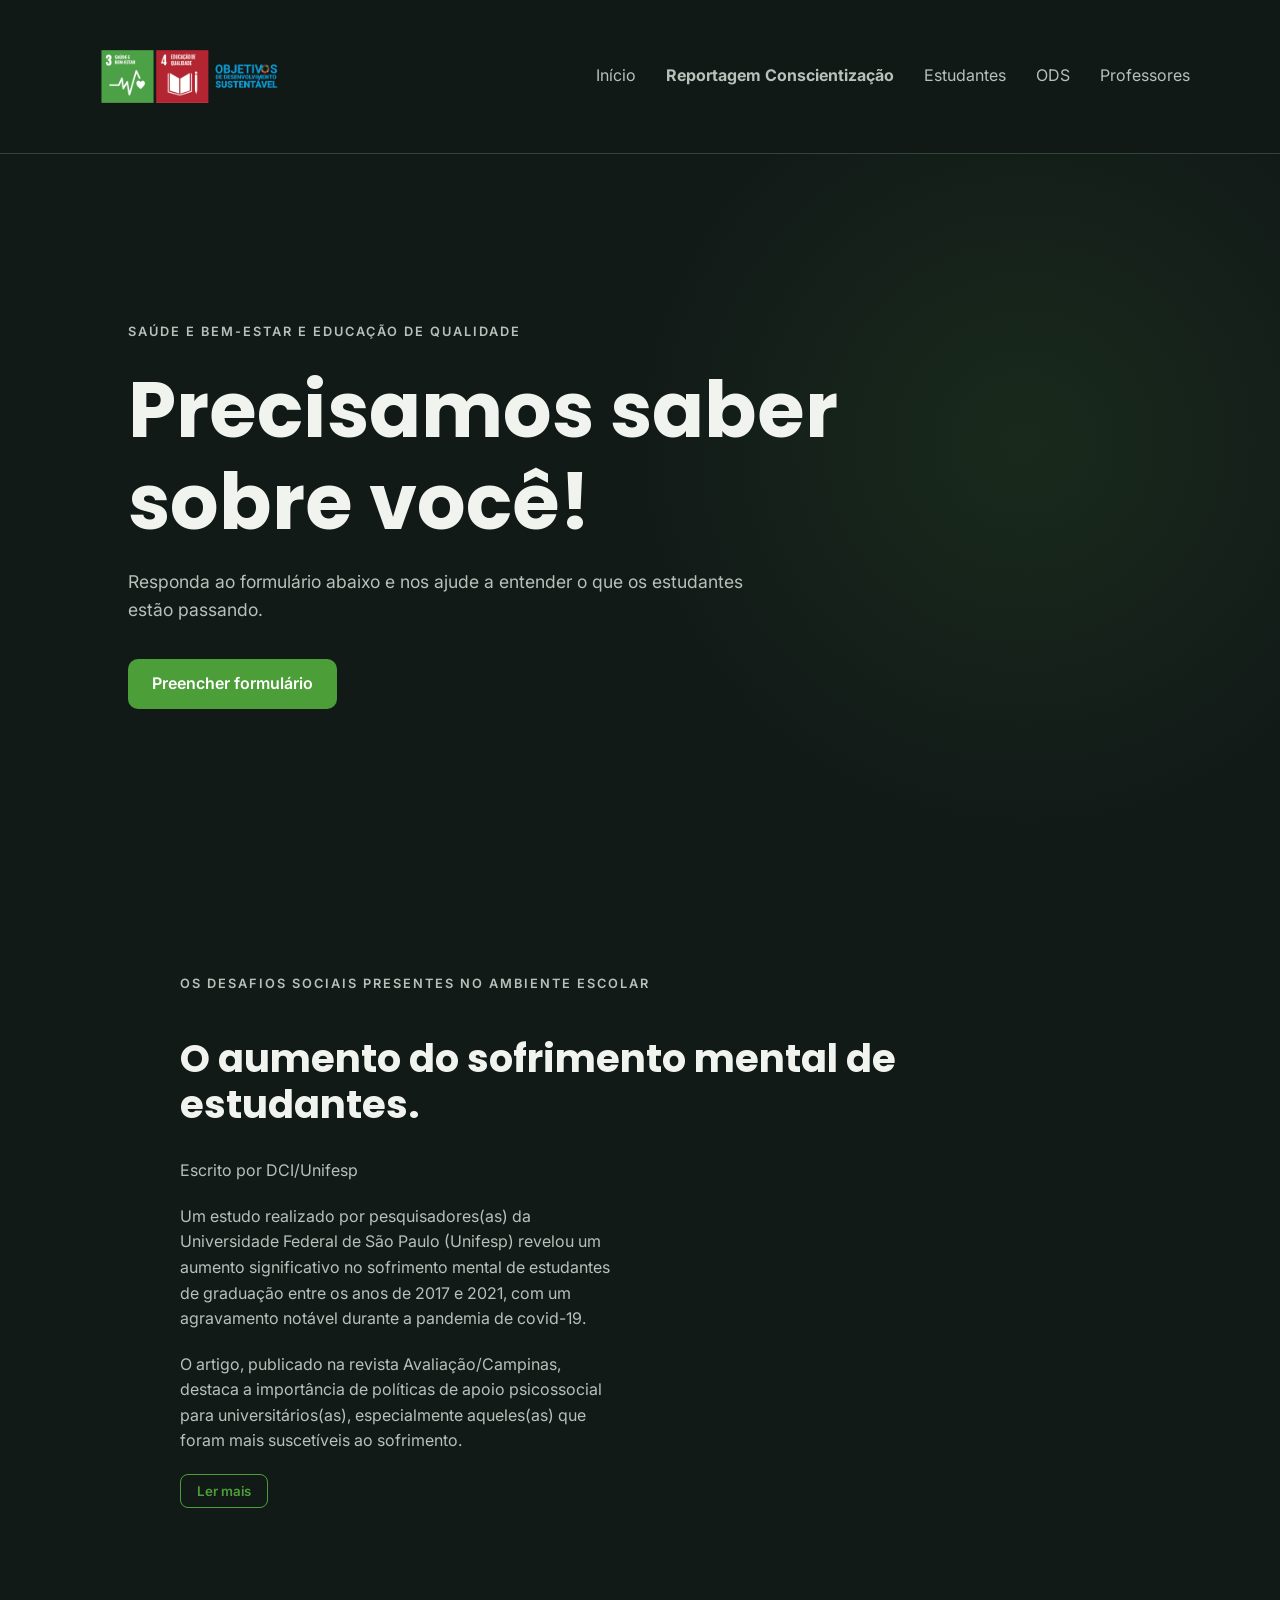
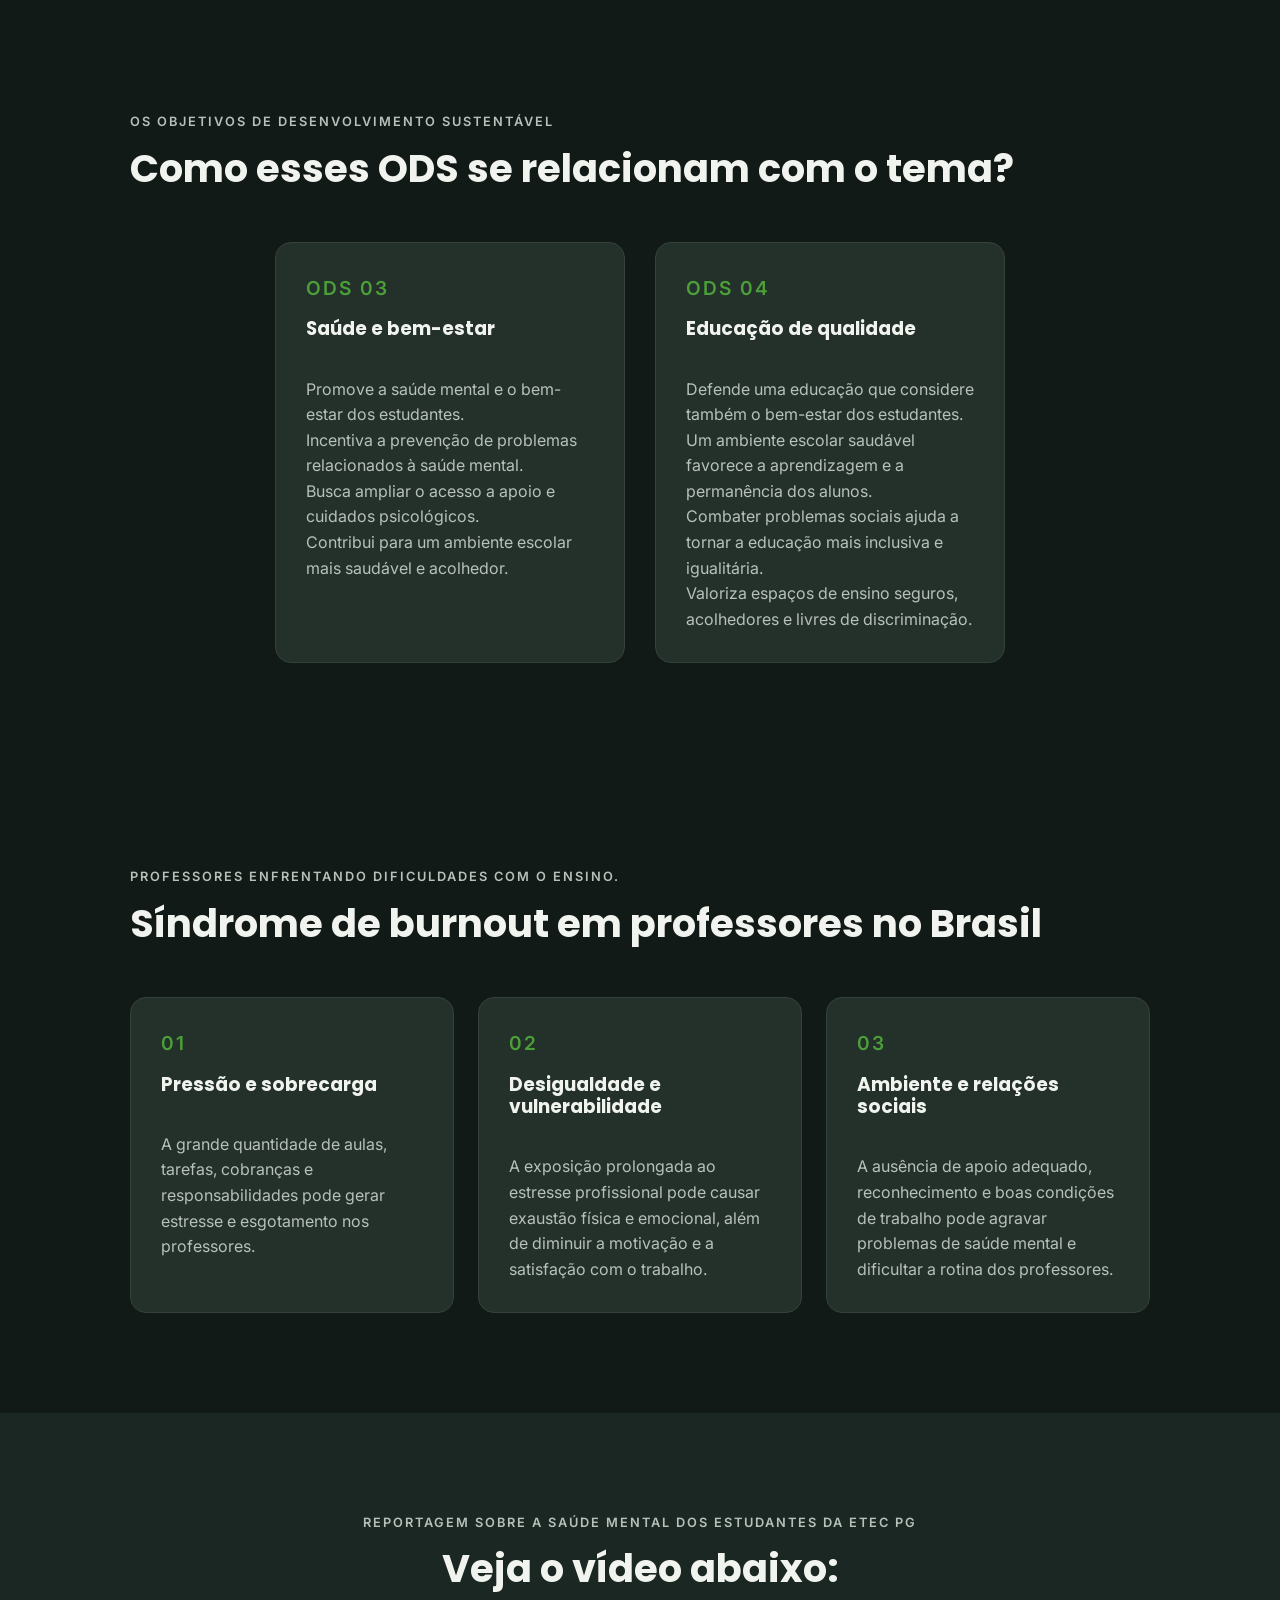
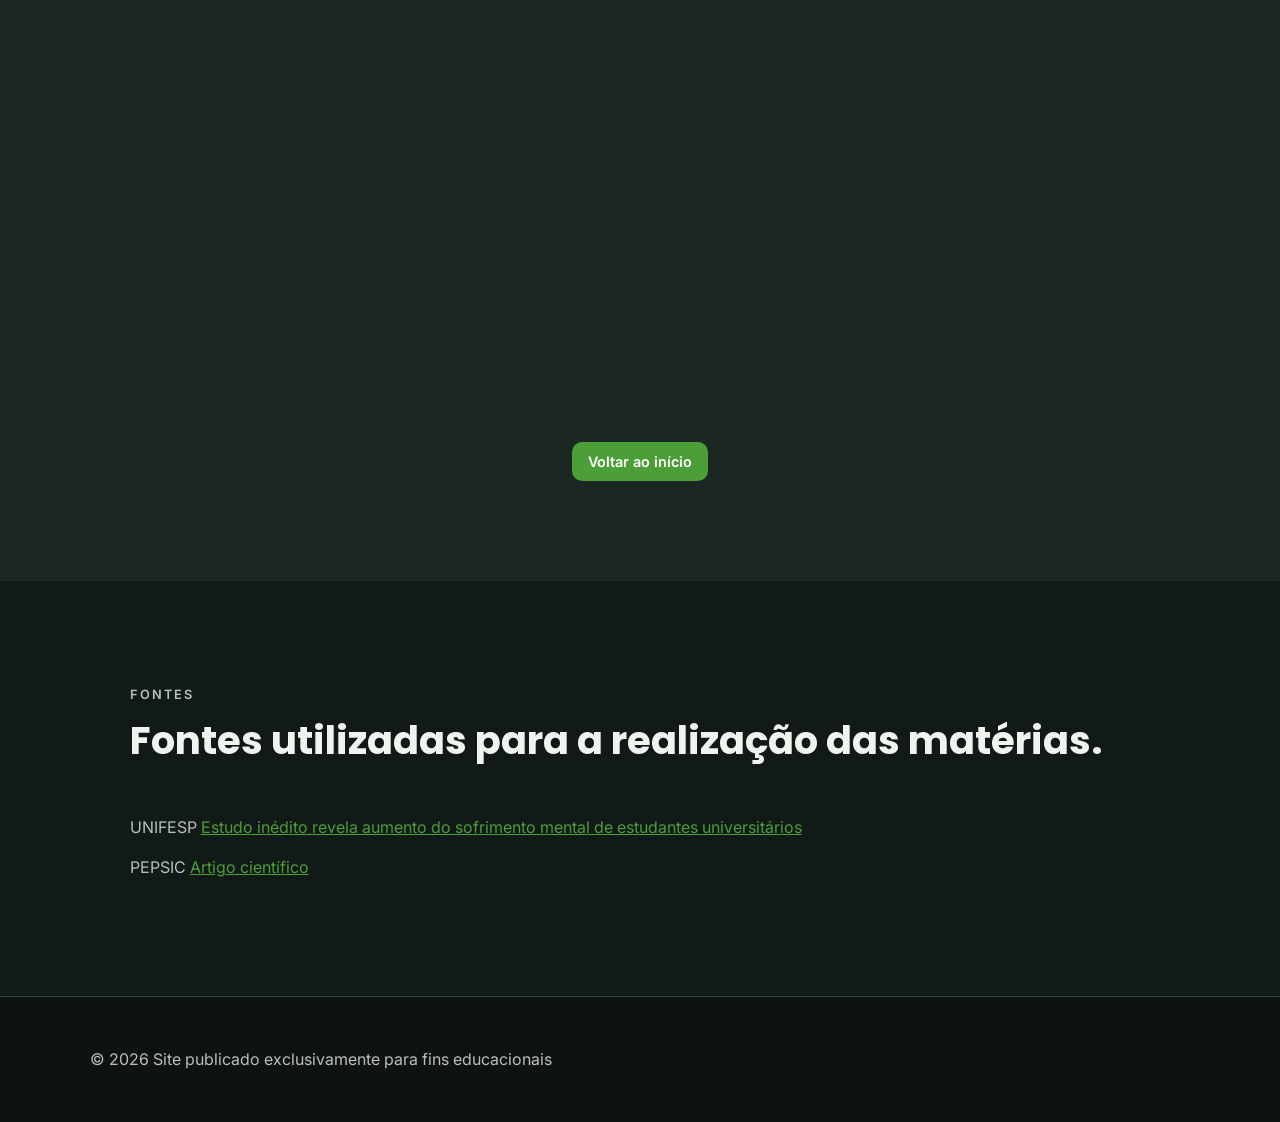
==== commit 177fb2fc: "Add files via upload" ====
--- a/index.html
+++ b/index.html
@@ -1,305 +1,383 @@
 <!DOCTYPE html>
+
 <html lang="pt-BR">
 
 <head>
     <meta charset="UTF-8">
     <meta name="viewport" content="width=device-width, initial-scale=1.0">
 
-    <title>Saúde Mental dos Estudantes</title>
-
-    <link rel="stylesheet" href="css/style.css">
+
+<meta name="description" content="Site educacional sobre saúde mental de estudantes e professores, relacionado aos ODS 3 e 4.">
+
+<title>Saúde Mental dos Estudantes</title>
+
+<link rel="stylesheet" href="css/style.css">
+
+
 </head>
 
 <body>
 
-    <header>
-
-        <nav>
-
-            <a href="#inicio" class="logo">
-                <img src="assets/Logos/Logo - site.png" alt="">
+
+<header>
+    <nav>
+
+        <a href="#inicio" class="logo" aria-label="Voltar ao início">
+            <img src="assets/Logos/Logo - site.png" alt="Logo do site">
+        </a>
+
+        <button class="menu-mobile"
+            type="button"
+            aria-label="Abrir menu"
+            aria-expanded="false"
+            aria-controls="menu-principal">
+            <span></span>
+            <span></span>
+            <span></span>
+        </button>
+
+        <ul id="menu-principal">
+            <li><a href="#inicio">Início</a></li>
+            <li>
+                <a href="#conscientizacao">
+                    <b>Reportagem Conscientização</b>
+                </a>
+            </li>
+            <li><a href="#problema">Estudantes</a></li>
+            <li><a href="#ods">ODS</a></li>
+            <li><a href="#impactos">Professores</a></li>
+        </ul>
+
+    </nav>
+</header>
+
+
+<main>
+
+    <!-- HERO -->
+
+    <section id="inicio" class="hero">
+
+        <div class="hero-content">
+
+            <span>Saúde e bem-estar e Educação de Qualidade</span>
+
+            <h1>
+                Precisamos saber sobre você!
+            </h1>
+
+            <p>
+                Responda ao formulário abaixo e nos ajude a entender o que os estudantes estão passando.
+            </p>
+
+            <a href="https://docs.google.com/forms/d/e/1FAIpQLSenednMfHTSKgzez7a-b7bCZ8WXiZFSbiVUkIs9mBLbQMeDcw/viewform"
+                target="_blank"
+                rel="noopener noreferrer"
+                class="btn">
+                Preencher formulário
             </a>
 
-            <ul>
-                <li><a href="#inicio">Início</a></li>
-                <li><a href="#conscientizacao"><b>Reportagem Conscientização</b></a></li>
-                <li><a href="#problema">Estudantes</a></li>
-                <li><a href="#ods">ODS</a></li>
-                <li><a href="#impactos">Professores</a></li>
-            </ul>
-<button class="menu-mobile" aria-label="Abrir menu">
-    <span></span>
-    <span></span>
-    <span></span>
-</button>
-
-        </nav>
-
-    </header>
-
-
-    <main>
-
-        <!-- HERO -->
-
-        <section id="inicio" class="hero">
-
-            <div class="hero-content">
-
-                <span>Saúde e bem-estar e Educação de Qualidade</span>
-
-                <h1>
-                    Precisamos saber sobre você!
-                </h1>
-
-                <p>
-                    Responda ao formulário abaixo e nos ajude a entender o que os estudantes estão passando.
-                </p>
-
-                <a href="https://docs.google.com/forms/d/e/1FAIpQLSenednMfHTSKgzez7a-b7bCZ8WXiZFSbiVUkIs9mBLbQMeDcw/formResponse?pli=1" target="_blank" class="btn">
-                    Preencher formulário
-                </a>
-
-            </div>
-
-        </section>
-
-
-        <!-- O PROBLEMA -->
-
-        <section id="problema" class="introducao">
-
-            <span>Os desafios sociais presentes no ambiente escolar</span>
-
-            <h2>
-                O aumento do sofrimento mental de estudantes.
-            </h2>
-  <div class="coluna">
+        </div>
+
+    </section>
+
+
+    <!-- O PROBLEMA -->
+
+    <section id="problema" class="introducao">
+
+        <span>Os desafios sociais presentes no ambiente escolar</span>
+
+        <h2>
+            O aumento do sofrimento mental de estudantes.
+        </h2>
+
+        <div class="coluna">
+
             <p>
                 Escrito por DCI/Unifesp
-Um estudo realizado por pesquisadores(as) da Universidade Federal de São Paulo (Unifesp) revelou um aumento significativo no sofrimento mental de estudantes de graduação entre os anos de 2017 e 2021, com um agravamento notável durante a pandemia de covid-19. O artigo, publicado recentemente na revista Avaliação/Campinas, destaca a importância de políticas de apoio psicossocial para universitários(as), especialmente aqueles(as) que foram mais suscetíveis ao sofrimento, como mulheres, pessoas com deficiência, estudantes transgêneros e trabalhadores(as).
             </p>
-            <p><b>
-Principais resultados da pesquisa 
-            </p></b>
+
             <p>
-O estudo dos pesquisadores(as) Fabricio Gobetti Leonardi, Rosemarie Andreazza e Gabriela Arantes Wagner analisou dados de 14.092 estudantes da Unifesp, coletados pela Comissão de Estudos do Perfil do Estudante de Graduação, sendo o primeiro trabalho brasileiro que descreve censitariamente o desfecho de sofrimento mental entre universitários(as) a partir de informações obtidas no período pré-pandemia e pandêmico no Brasil. Os resultados indicam que os(as) estudantes enfrentaram um aumento no sofrimento mental, com ou sem uso de psicofármacos.
+                Um estudo realizado por pesquisadores(as) da Universidade Federal de São Paulo (Unifesp) revelou um aumento significativo no sofrimento mental de estudantes de graduação entre os anos de 2017 e 2021, com um agravamento notável durante a pandemia de covid-19.
             </p>
-            <p><b> 
-                Os principais achados incluem:
-            </p></b>
+
             <p>
-                Estudantes transgêneros e mulheres apresentaram os maiores índices de sofrimento mental em ambos os períodos. Antes da pandemia, estudantes trans tiveram uma chance cerca de 7 vezes maior, e mulheres 1,6 vez maior do que homens cisgênero. Durante a pandemia, a chance para estudantes trans aumentou em 16 vezes, enquanto entre mulheres permaneceu 1,6 vez maior;
-                Pessoas com deficiência também foram fortemente impactadas. Antes da pandemia, a chance de sofrimento mental foi 2,2 vezes maior sem uso de psicofármacos e 3,5 vezes maior com uso de psicofármacos. Durante a pandemia, as chances foram 1,8 vez maior sem psicofármacos e 2,1 vezes com psicofármacos;
-                A prática regular de atividade física se mostrou um fator protetor nos dois períodos. Antes da pandemia, estudantes que praticavam regularmente tiveram uma redução de 38% a 50% na chance de sofrimento mental, enquanto a prática esporádica reduziu em 23% a 42%. Durante a pandemia, a proteção aumentou, reduzindo em 36% a 49% com atividade regular e 27% a 20% com atividade esporádica;
-                Universitários(as) que trabalham apresentaram maior prevalência de sofrimento mental em ambos os períodos. Antes da pandemia, tiveram 1,3 vez mais chance de relatar sofrimento sem psicofármacos e 1,6 vez mais chance com psicofármacos. Durante a pandemia, essa chance aumentou para 1,5 vez sem psicofármacos e 1,6 vez com psicofármacos;
-                Ter filhos se mostrou um fator protetor nos dois períodos. Antes da pandemia, estudantes com filhos(as) tiveram 50% menos chance de relatar sofrimento mental. Durante a pandemia, esse efeito protetor foi ainda mais forte, reduzindo em até 71% as chances de sofrimento entre aqueles(as) que faziam uso de psicofármacos.
+                O artigo, publicado na revista Avaliação/Campinas, destaca a importância de políticas de apoio psicossocial para universitários(as), especialmente aqueles(as) que foram mais suscetíveis ao sofrimento.
+            </p>
+
+            <button class="ler-mais"
+                type="button"
+                aria-expanded="false">
+                Ler mais
+            </button>
+
+            <div class="conteudo-extra">
+
+                <h3>Principais resultados da pesquisa</h3>
+
+                <p>
+                    O estudo dos pesquisadores Fabricio Gobetti Leonardi, Rosemarie Andreazza e Gabriela Arantes Wagner analisou dados de 14.092 estudantes da Unifesp, coletados pela Comissão de Estudos do Perfil do Estudante de Graduação.
+                </p>
+
+                <p>
+                    Os resultados indicam que os estudantes enfrentaram um aumento no sofrimento mental, com ou sem uso de psicofármacos.
+                </p>
+
+                <h3>Os principais achados incluem:</h3>
+
+                <p>
+                    Estudantes transgêneros e mulheres apresentaram os maiores índices de sofrimento mental em ambos os períodos.
+                </p>
+
+                <p>
+                    Pessoas com deficiência também foram fortemente impactadas.
+                </p>
+
+                <p>
+                    A prática regular de atividade física se mostrou um fator associado a menor ocorrência de sofrimento mental nos dois períodos analisados.
+                </p>
+
+                <p>
+                    Universitários que trabalham apresentaram maior prevalência de sofrimento mental em ambos os períodos.
+                </p>
+
+                <p>
+                    Ter filhos foi associado a menor ocorrência de sofrimento mental nos dois períodos.
+                </p>
+
+                <p>
+                    Para o pesquisador Fabricio Leonardi, os dados evidenciam que o aumento do sofrimento mental e do uso de psicofármacos entre jovens pode ter impactos na trajetória acadêmica e representa um desafio para as instituições de ensino.
+                </p>
+
+                <h3>Impacto da pandemia de covid-19</h3>
+
+                <p>
+                    A pandemia de covid-19 trouxe mais desafios para a saúde mental dos universitários. O isolamento social, as mudanças na dinâmica acadêmica e a incerteza econômica são possíveis fatores relacionados a esse cenário.
+                </p>
+
+                <h3>Recomendações e políticas institucionais</h3>
+
+                <p>
+                    Os pesquisadores defendem que as instituições de ensino superior implementem estratégias preventivas e de suporte para estudantes em sofrimento mental.
+                </p>
+
+                <p>
+                    Entre as recomendações estão a ampliação dos serviços de atendimento psicossocial, políticas de permanência estudantil, promoção de atividades físicas e medidas de acolhimento para diferentes grupos de estudantes.
+                </p>
+
+                <h3>Sobre os pesquisadores</h3>
+
+                <p>
+                    Fabricio Gobetti Leonardi é doutorando, enquanto Rosemarie Andreazza e Gabriela Arantes Wagner são pesquisadoras do Programa de Pós-Graduação em Saúde Coletiva da Universidade Federal de São Paulo.
+                </p>
+
             </div>
-                <div class="coluna">
-            <p>
-                Para o pesquisador Fabricio Leonardi, "os dados evidenciam que o aumento do sofrimento mental e do uso de psicofármacos entre jovens prestes a ingressar na universidade pode ter impactos diretos na trajetória acadêmica, além de representar um desafio para as instituições que os(as) receberão. Além disso, aponta para uma questão mais ampla, relacionada tanto às dificuldades vivenciadas no período pré-vestibular e à especificidade dessa fase da vida quanto ao crescimento da medicalização. Atualmente, a saúde mental é um tema mais debatido entre os(as) jovens do que em gerações anteriores, o que pode ser positivo ao fomentar discussões e incentivar a busca por apoio. No entanto, esse maior reconhecimento também pode resultar em sobrediagnoses e no uso excessivo de medicações para lidar com processos que, em muitos casos, são inerentes ao desenvolvimento juvenil".
-            </p>
-            <p><b>
-Impacto da pandemia de covid-19
-            </p></b>
-            <p>
-A pandemia de covid-19 trouxe mais desafios para a saúde mental dos(as) universitários(as). O isolamento social, as mudanças na dinâmica acadêmica e a incerteza econômica são possíveis motivos. Os dados do estudo mostram que houve um crescimento no sofrimento mental de estudantes.
-            </p>
-            <p><b> 
-Recomendações e políticas institucionais
-            </p></b>
-            <p>             
-Os(As) pesquisadores(as) defendem que as instituições de ensino superior implementem estratégias preventivas e de suporte para estudantes em sofrimento mental. As recomendações incluem:
-            </p>
-            <p>
-Ampliação e aprimoramento de serviços de atendimento psicossocial e de políticas de permanência estudantil dentro das universidades;
-Promoção de atividades físicas como estratégia de prevenção;
-Adoção de medidas que contribuam para o acolhimento de estudantes em geral, mas com ênfase no transgêneros, pessoas com deficiência e do gênero feminino;
-Desenvolvimento de políticas universitárias e de permanência estudantil que integrem aspectos acadêmicos e de saúde mental;
-Criação de estratégias junto a estudantes trabalhadores(as), para possibilitar melhores condições para conciliar estudo e trabalho.
-Sobre os(as) pesquisadores(as)
-            </p>
-            <p>
-                Fabricio Gobetti Leonardi é doutorando, enquanto Rosemarie Andreazza e Gabriela Arantes Wagner são pesquisadoras do Programa de Pós-Graduação em Saúde Coletiva da Universidade Federal de São Paulo. O estudo faz parte de um esforço maior da Unifesp para compreender e agir sobre os desafios enfrentados pelos(as) estudantes universitários(as).
-            </p>
-        </div>
-
-        </section>
-
-
-        <!-- ODS -->
-
-        <section id="ods" class="conteudo">
-
-            <div class="section-title">
-
-                <span>Os objetivos de desenvolvimento sustentável</span>
-
-                <h2>
-                    Como esses ODS se relacionam com o tema?
-                </h2>
-
-            </div>
-
-
-            <div class="cards">
-
-                <article class="card">
-
-                    <span>ODS 03</span>
-
-                    <h3>
-                        Saúde e bem-estar
-                    </h3>
-
-                    <p>
-                        Promove a saúde mental e o bem-estar dos estudantes.
-Incentiva a prevenção de problemas relacionados à saúde mental.
-Busca ampliar o acesso a apoio e cuidados psicológicos.
-Contribui para um ambiente escolar mais saudável e acolhedor.
-                    </p>
-
-                </article>
-
-
-                <article class="card">
-
-                    <span>ODS 04</span>
-
-                    <h3>
-                        Educação de qualidade
-                    </h3>
-
-                    <p>
-                        Defende uma educação que considere também o bem-estar dos estudantes.
-           Um ambiente escolar saudável favorece a aprendizagem e a permanência dos alunos.
-Combater problemas sociais ajuda a tornar a educação mais inclusiva e igualitária.
-Valoriza espaços de ensino seguros, acolhedores e livres de discriminação.
-                    </p>
-
-                </article>
-
-
-            </div>
-
-        </section>
-
-
-        <!-- IMPACTOS -->
-
-        <section id="impactos" class="impactos">
-
-            <div class="section-title">
-
-                <span>Professores enfrentando dificuldades com o ensino.</span>
-
-                <h2>
-                    Síndrome de burnout em professores no Brasil 
-                </h2>
-
-            </div>
-
-
-            <div class="cards">
-
-                <article class="card">
-
-                    <span>01</span>
-
-                    <h3>
-                        Pressão e sobrecarga
-                    </h3>
-
-                    <p>
-                       A grande quantidade de aulas, tarefas, cobranças e responsabilidades pode gerar estresse e esgotamento nos professores.
-                    </p>
-
-                </article>
-
-
-                <article class="card">
-
-                    <span>02</span>
-
-                    <h3>
-                        Desigualdade e vulnerabilidade
-                    </h3>
-
-                    <p>
-                       A exposição prolongada ao estresse profissional pode causar exaustão física e emocional, além de diminuir a motivação e a satisfação com o trabalho.
-                    </p>
-
-                </article>
-
-
-                <article class="card">
-
-                    <span>03</span>
-
-                    <h3>
-                        Ambiente e relações sociais
-                    </h3>
-
-                    <p>
-                        A ausência de apoio adequado, reconhecimento e boas condições de trabalho pode agravar problemas de saúde mental e dificultar a rotina dos professores.
-                    </p>
-
-                </article>
-
-            </div>
-
-        </section>
-
-
-        <!-- DESTAQUE -->
-
-        <section id="conscientizacao" class="destaque">
-
-            <span>Reportagem sobre a Saúde mental dos estudantes da ETEC PG</span>
+
+        </div>
+
+    </section>
+
+
+    <!-- ODS -->
+
+    <section id="ods" class="conteudo">
+
+        <div class="section-title">
+
+            <span>Os objetivos de desenvolvimento sustentável</span>
 
             <h2>
-                Veja o vídeo abaixo:
+                Como esses ODS se relacionam com o tema?
             </h2>
 
-            <iframe width="600" height="400" src="https://www.youtube.com/embed/RS4ZzYjFZcE?list=RDRS4ZzYjFZcE" title="HINO DO VASCO DA GAMA" frameborder="0" allow="accelerometer; autoplay; clipboard-write; encrypted-media; gyroscope; picture-in-picture; web-share" referrerpolicy="strict-origin-when-cross-origin" allowfullscreen></iframe>
-
-            <a href="#inicio" class="btn">
-                Voltar ao início
+        </div>
+
+        <div class="cards">
+
+            <article class="card">
+
+                <span>ODS 03</span>
+
+                <h3>
+                    Saúde e bem-estar
+                </h3>
+
+                <p>
+                    Promove a saúde mental e o bem-estar dos estudantes.
+                    Incentiva a prevenção de problemas relacionados à saúde mental.
+                    Busca ampliar o acesso a apoio e cuidados psicológicos.
+                    Contribui para um ambiente escolar mais saudável e acolhedor.
+                </p>
+
+            </article>
+
+
+            <article class="card">
+
+                <span>ODS 04</span>
+
+                <h3>
+                    Educação de qualidade
+                </h3>
+
+                <p>
+                    Defende uma educação que considere também o bem-estar dos estudantes.
+                    Um ambiente escolar saudável favorece a aprendizagem e a permanência dos alunos.
+                    Combater problemas sociais ajuda a tornar a educação mais inclusiva e igualitária.
+                    Valoriza espaços de ensino seguros, acolhedores e livres de discriminação.
+                </p>
+
+            </article>
+
+        </div>
+
+    </section>
+
+
+    <!-- IMPACTOS -->
+
+    <section id="impactos" class="impactos">
+
+        <div class="section-title">
+
+            <span>Professores enfrentando dificuldades com o ensino.</span>
+
+            <h2>
+                Síndrome de burnout em professores no Brasil
+            </h2>
+
+        </div>
+
+        <div class="cards">
+
+            <article class="card">
+
+                <span>01</span>
+
+                <h3>
+                    Pressão e sobrecarga
+                </h3>
+
+                <p>
+                    A grande quantidade de aulas, tarefas, cobranças e responsabilidades pode gerar estresse e esgotamento nos professores.
+                </p>
+
+            </article>
+
+
+            <article class="card">
+
+                <span>02</span>
+
+                <h3>
+                    Desigualdade e vulnerabilidade
+                </h3>
+
+                <p>
+                    A exposição prolongada ao estresse profissional pode causar exaustão física e emocional, além de diminuir a motivação e a satisfação com o trabalho.
+                </p>
+
+            </article>
+
+
+            <article class="card">
+
+                <span>03</span>
+
+                <h3>
+                    Ambiente e relações sociais
+                </h3>
+
+                <p>
+                    A ausência de apoio adequado, reconhecimento e boas condições de trabalho pode agravar problemas de saúde mental e dificultar a rotina dos professores.
+                </p>
+
+            </article>
+
+        </div>
+
+    </section>
+
+
+    <!-- DESTAQUE -->
+
+    <section id="conscientizacao" class="destaque">
+
+        <span>
+            Reportagem sobre a saúde mental dos estudantes da ETEC PG
+        </span>
+
+        <h2>
+            Veja o vídeo abaixo:
+        </h2>
+
+        <iframe
+            src="https://www.youtube.com/embed/RS4ZzYjFZcE"
+            title="Reportagem sobre saúde mental dos estudantes"
+            frameborder="0"
+            allow="accelerometer; autoplay; clipboard-write; encrypted-media; gyroscope; picture-in-picture; web-share"
+            referrerpolicy="strict-origin-when-cross-origin"
+            allowfullscreen>
+        </iframe>
+
+        <a href="#inicio" class="btn">
+            Voltar ao início
+        </a>
+
+    </section>
+
+
+    <!-- REFERÊNCIAS -->
+
+    <section class="referencias">
+
+        <div class="section-title">
+
+            <span>Fontes</span>
+
+            <h2>
+                Fontes utilizadas para a realização das matérias.
+            </h2>
+
+        </div>
+
+        <p>
+            UNIFESP
+            <a href="https://portal.unifesp.br/destaques/estudo-inedito-revela-aumento-do-sofrimento-mental-de-estudantes-universitarios"
+                target="_blank"
+                rel="noopener noreferrer">
+                Estudo inédito revela aumento do sofrimento mental de estudantes universitários
             </a>
-
-        </section>
-
-
-        <!-- REFERÊNCIAS -->
-
-        <section class="referencias">
-
-            <div class="section-title">
-
-                <span>Fontes</span>
-
-                <h2>
-                    Fontes utilizadas para a realização das matérias.
-                </h2>
-
-            </div>
-
-            <p>UNIFESP <a href="https://portal.unifesp.br/destaques/estudo-inedito-revela-aumento-do-sofrimento-mental-de-estudantes-universitarios">https://portal.unifesp.br/destaques/estudo-inedito-revela-aumento-do-sofrimento-mental-de-estudantes-universitarios</a>
-            </p>
-            <p>PEPSIC <a href="https://pepsic.bvsalud.org/scielo.php?script=sci_arttext&pid=S1677-11682017000200013">https://pepsic.bvsalud.org/scielo.php?script=sci_arttext&pid=S1677-11682017000200013</a></p>        
-        </section>
-
-    </main>
-
-
-    <footer>
+        </p>
 
         <p>
-            &copy; 2026 Site publicado exclusivamente para fins educacionais
+            PEPSIC
+            <a href="https://pepsic.bvsalud.org/scielo.php?script=sci_arttext&pid=S1677-11682017000200013"
+                target="_blank"
+                rel="noopener noreferrer">
+                Artigo científico
+            </a>
         </p>
 
-    </footer>
+    </section>
+
+</main>
+
+
+<footer>
+
+    <p>
+        &copy; 2026 Site publicado exclusivamente para fins educacionais
+    </p>
+
+</footer>
+
+
 <script src="js/script.js"></script>
+<script src="js/btnlermais.js"></script>
+
+
 </body>
 
 </html>
--- a/css/style.css
+++ b/css/style.css
@@ -1,496 +1,652 @@
-
 @import url('https://fonts.googleapis.com/css2?family=Inter:wght@400;500;600;700&family=Poppins:wght@500;600;700&display=swap');
 
-
 :root {
-    --fundo: #121A18;
-    --fundo-secundario: #1B2722;
-    --card: #24312B;
-
-    --texto: #F1F3EF;
-    --texto-secundario: #B7C1BA;
-
-    --ods3: #C6192D;
-    --ods4: #4C9F38;
-
-    --borda: #34423B;
-
-    --raio: 16px;
-}
-
+--fundo: #121A18;
+--fundo-secundario: #1B2722;
+--card: #24312B;
+
+
+--texto: #F1F3EF;
+--texto-secundario: #B7C1BA;
+
+--ods3: #C6192D;
+--ods4: #4C9F38;
+
+--borda: #34423B;
+
+--raio: 16px;
+
+}
+
+/* RESET */
 
 * {
-    margin: 0;
-    padding: 0;
-    box-sizing: border-box;
-}
-
-.menu-mobile {
-    display: none;
-}
+  margin: 0;
+  padding: 0;
+  box-sizing: border-box;
+  }
+
 html {
-    scroll-behavior: smooth;
-}
-
+scroll-behavior: smooth;
+}
 
 body {
-    background-color: var(--fundo);
-    color: var(--texto);
-    font-family: 'Inter', sans-serif;
-    line-height: 1.6;
-}
-
+background-color: var(--fundo);
+color: var(--texto);
+font-family: 'Inter', sans-serif;
+line-height: 1.6;
+}
 
 h1,
 h2,
 h3 {
-    font-family: 'Poppins', sans-serif;
-    line-height: 1.2;
-}
-
+font-family: 'Poppins', sans-serif;
+line-height: 1.2;
+}
 
 a {
-    color: inherit;
-    text-decoration: none;
-}
-
+color: inherit;
+text-decoration: none;
+}
+
+button {
+font-family: inherit;
+}
 
 /* HEADER */
 
 header {
-    width: 100%;
-    padding: 20px 7%;
-
-    background-color: rgba(18, 26, 24, 0.92);
-
-    border-bottom: 1px solid var(--borda);
-
-    position: sticky;
-    top: 0;
-    z-index: 100;
-
-    backdrop-filter: blur(12px);
-}
-
+width: 100%;
+padding: 20px 7%;
+background-color: rgba(18, 26, 24, 0.92);
+
+border-bottom: 1px solid var(--borda);
+
+position: sticky;
+top: 0;
+z-index: 100;
+
+backdrop-filter: blur(12px)
+
+}
+
+nav {
+max-width: 1200px;
+margin: auto;
+display: flex;
+align-items: center;
+justify-content: space-between;
+
+position: relative
+
+}
 
 header img {
-    width: 200px;
-}
-
-
-nav {
-    max-width: 1200px;
-    margin: auto;
-
-    display: flex;
-    align-items: center;
-    justify-content: space-between;
-}
-
+width: 200px;
+display: block;
+}
 
 .logo {
-    font-family: 'Poppins', sans-serif;
-    font-size: 1.3rem;
-    font-weight: 700;
-}
-
+font-family: 'Poppins', sans-serif;
+font-size: 1.3rem;
+font-weight: 700;
+}
+
+/* MENU DESKTOP */
 
 nav ul {
-    display: flex;
-    gap: 30px;
-
-    list-style: none;
-}
-
+display: flex;
+align-items: center;
+gap: 30px;
+list-style: none
+
+}
 
 nav li a {
-    color: var(--texto-secundario);
-    transition: 0.3s;
-}
-
+color: var(--texto-secundario);
+transition: color 0.3s ease
+
+}
 
 nav li a:hover {
-    color: var(--texto);
-}
-
+color: var(--texto);
+}
+
+/* MENU MOBILE */
+
+.menu-mobile {
+display: none;
+width: 35px;
+height: 30px;
+
+padding: 0;
+
+background: none;
+border: none;
+
+cursor: pointer;
+
+flex-direction: column;
+justify-content: space-between
+
+}
+
+.menu-mobile span {
+width: 100%;
+height: 3px;
+background-color: var(--texto);
+
+border-radius: 5px;
+
+transition:
+    transform 0.3s ease,
+    opacity 0.3s ease
+
+}
 
 /* ESTRUTURA GERAL */
 
 section {
-    max-width: 1200px;
-    margin: auto;
-    padding: 100px 7%;
-}
-
+max-width: 1200px;
+margin: auto;
+padding: 100px 7%;
+}
 
 span {
-    color: var(--texto-secundario);
-
-    font-size: 0.8rem;
-    font-weight: 600;
-
-    letter-spacing: 2px;
-    text-transform: uppercase;
-}
-
+color: var(--texto-secundario);
+font-size: 0.8rem;
+font-weight: 600;
+
+letter-spacing: 2px;
+text-transform: uppercase
+
+}
 
 .section-title {
-    margin-bottom: 50px;
-}
-
+margin-bottom: 50px;
+}
 
 .section-title h2,
 section h2 {
-    margin-top: 12px;
-    font-size: 2.4rem;
-}
-
+margin-top: 12px;
+font-size: 2.4rem;
+}
 
 p {
-    color: var(--texto-secundario);
-}
-
+color: var(--texto-secundario);
+}
 
 /* HERO */
 
 .hero {
-    min-height: 80vh;
-    max-width: none;
-
+min-height: 80vh;
+max-width: none;
+display: flex;
+align-items: center;
+
+padding: 120px 10%;
+
+background:
+    radial-gradient(
+        circle at 80% 40%,
+        rgba(76, 159, 56, 0.12),
+        transparent 35%
+    ),
+    var(--fundo)
+
+}
+
+.hero-content {
+max-width: 750px;
+}
+
+.hero h1 {
+margin: 20px 0;
+font-size: clamp(3rem, 6vw, 5rem)
+
+}
+
+.hero p {
+max-width: 650px;
+margin-bottom: 35px;
+
+font-size: 1.1rem
+
+}
+
+/* BOTÕES */
+
+.btn {
+display: inline-block;
+padding: 12px 24px;
+
+border: none;
+border-radius: 10px;
+
+background-color: var(--ods4);
+color: white;
+
+font-weight: 600;
+
+cursor: pointer;
+
+transition:
+    transform 0.3s ease,
+    filter 0.3s ease
+
+}
+
+.btn:hover {
+transform: translateY(-2px);
+filter: brightness(1.1);
+}
+
+/* INTRODUÇÃO */
+
+.introducao {
+display: grid;
+grid-template-columns: 1fr 1fr;
+
+gap: 30px 50px;
+
+max-width: 1100px
+
+}
+
+.introducao > span,
+.introducao > h2 {
+grid-column: 1 / -1;
+}
+
+.introducao p {
+margin: 0;
+}
+
+.coluna {
+display: flex;
+flex-direction: column;
+gap: 20px
+
+}
+
+/* LER MAIS */
+
+.ler-mais {
+align-self: flex-start;
+padding: 8px 16px;
+
+border: 1px solid var(--ods4);
+border-radius: 8px;
+
+background-color: transparent;
+color: var(--ods4);
+
+font-weight: 600;
+
+cursor: pointer;
+
+transition:
+    background-color 0.3s ease,
+    color 0.3s ease
+
+}
+
+.ler-mais:hover {
+background-color: var(--ods4);
+color: white;
+}
+
+.conteudo-extra {
+display: none;
+}
+
+.conteudo-extra.mostrar {
+display: flex;
+flex-direction: column;
+
+gap: 20px
+
+}
+
+.conteudo-extra h3 {
+margin-top: 10px;
+}
+
+/* CARDS */
+
+.cards {
+display: grid;
+grid-template-columns: repeat(3, 1fr);
+
+gap: 24px
+
+}
+
+.card {
+padding: 30px;
+background-color: var(--card);
+
+border: 1px solid var(--borda);
+border-radius: var(--raio);
+
+transition: transform 0.3s ease
+
+}
+
+.card:hover {
+transform: translateY(-5px);
+}
+
+.card > span {
+color: var(--ods4);
+font-size: 1.2rem
+
+}
+
+.card h3 {
+margin: 15px 0 10px;
+}
+
+.card p {
+white-space: pre-line;
+}
+
+/* ODS */
+
+#ods .cards {
+grid-template-columns: repeat(2, minmax(0, 350px));
+justify-content: center;
+
+gap: 30px
+
+}
+
+/* DESTAQUE */
+
+.destaque {
+max-width: none;
+display: flex;
+flex-direction: column;
+align-items: center;
+
+text-align: center;
+
+background-color: var(--fundo-secundario)
+
+}
+
+.destaque p {
+max-width: 650px;
+margin: 20px auto 30px
+
+}
+
+.destaque iframe {
+width: min(600px, 100%);
+height: 400px;
+margin: 20px 0 30px;
+
+border: none;
+border-radius: 10px
+
+}
+
+.destaque .btn {
+padding: 8px 16px;
+font-size: 0.9rem
+
+}
+
+/* REFERÊNCIAS */
+
+.referencias p {
+margin-bottom: 15px;
+}
+
+.referencias p a {
+color: var(--ods4);
+text-decoration: underline;
+
+overflow-wrap: anywhere
+
+}
+
+.referencias p a:hover {
+filter: brightness(1.2);
+}
+
+/* FOOTER */
+
+footer {
+padding: 50px 7%;
+background-color: #0D1311;
+
+border-top: 1px solid var(--borda);
+
+display: flex;
+
+justify-content: space-between;
+
+gap: 40px
+
+}
+
+footer p {
+margin: 0;
+}
+
+/* RESPONSIVIDADE */
+
+@media (max-width: 800px) {
+/* HEADER */
+
+header {
+    padding: 20px 7%;
+}
+
+nav {
+    flex-direction: row;
+
+    justify-content: space-between;
+    align-items: center;
+}
+
+header img {
+    width: 170px;
+}
+
+
+/* BOTÃO MENU */
+
+.menu-mobile {
     display: flex;
-    align-items: center;
-
-    padding: 120px 10%;
-
-    background:
-        radial-gradient(
-            circle at 80% 40%,
-            rgba(76, 159, 56, 0.12),
-            transparent 35%
-        ),
-        var(--fundo);
-}
-
-
-.hero-content {
-    max-width: 750px;
-}
-
-
-.hero h1 {
-    margin: 20px 0;
-
-    font-size: clamp(3rem, 6vw, 5rem);
-}
-
-
-.hero p {
-    max-width: 650px;
-    margin-bottom: 35px;
-
-    font-size: 1.1rem;
-}
-
-
-/* BOTÃO */
-
-.btn {
-    display: inline-block;
-
-    padding: 12px 24px;
-
-    border-radius: 10px;
-
-    background-color: var(--ods4);
-
-    color: white;
-
-    font-weight: 600;
-
-    transition: 0.3s;
-}
-
-
-.btn:hover {
-    transform: translateY(-2px);
-    filter: brightness(1.1);
-}
-
-
-/* INTRODUÇÃO */
-
-.introducao {
-    display: grid;
-
-    grid-template-columns: 1fr 1fr;
-
-    gap: 30px 50px;
-
-    max-width: 1100px;
-}
-
-
-.introducao span,
-.introducao h2 {
-    grid-column: 1 / -1;
-}
-
-
-.introducao p {
-    margin: 0;
-}
-
-
-.coluna {
+}
+
+
+/* MENU */
+
+nav ul {
+    position: absolute;
+
+    top: calc(100% + 20px);
+    left: -7%;
+
+    width: 114%;
+
+    padding: 25px 7%;
+
     display: flex;
     flex-direction: column;
+    align-items: flex-start;
+
     gap: 20px;
+
+    background-color: var(--fundo-secundario);
+
+    border-bottom: 1px solid var(--borda);
+
+    opacity: 0;
+    visibility: hidden;
+
+    transform: translateY(-10px);
+
+    transition:
+        opacity 0.3s ease,
+        transform 0.3s ease,
+        visibility 0.3s;
+}
+
+nav ul.menu-aberto {
+    opacity: 1;
+
+    visibility: visible;
+
+    transform: translateY(0);
+}
+
+
+/* ☰ VIRA X */
+
+.menu-mobile.menu-aberto span:nth-child(1) {
+    transform: translateY(13.5px) rotate(45deg);
+}
+
+.menu-mobile.menu-aberto span:nth-child(2) {
+    opacity: 0;
+}
+
+.menu-mobile.menu-aberto span:nth-child(3) {
+    transform: translateY(-13.5px) rotate(-45deg);
+}
+
+
+/* SEÇÕES */
+
+section {
+    padding: 70px 7%;
+}
+
+
+/* HERO */
+
+.hero {
+    min-height: 70vh;
+
+    padding: 80px 7%;
+}
+
+.hero h1 {
+    font-size: 2.8rem;
+}
+
+.hero p {
+    font-size: 1rem;
+}
+
+
+/* INTRODUÇÃO */
+
+.introducao {
+    grid-template-columns: 1fr;
+}
+
+.introducao > span,
+.introducao > h2 {
+    grid-column: auto;
+}
+
+
+/* TÍTULOS */
+
+section h2,
+.section-title h2 {
+    font-size: 2rem;
 }
 
 
 /* CARDS */
 
 .cards {
-    display: grid;
-
-    grid-template-columns: repeat(3, 1fr);
-
-    gap: 24px;
-}
-
-
-/* CARDS DAS ODS */
+    grid-template-columns: 1fr;
+}
 
 #ods .cards {
-    grid-template-columns: 350px 350px;
-
-    justify-content: center;
-
-    gap: 30px;
-}
-
+    grid-template-columns: 1fr;
+}
+
+
+/* VÍDEO */
+
+.destaque iframe {
+    width: 100%;
+    max-width: 600px;
+
+    height: 250px;
+}
+
+
+/* FOOTER */
+
+footer {
+    flex-direction: column;
+
+
+}
+
+/* CELULARES PEQUENOS */
+
+@media (max-width: 500px) {
+header {
+    padding: 15px 5%;
+}
+
+header img {
+    width: 150px;
+}
+
+nav ul {
+    left: -5%;
+
+    width: 110%;
+
+    padding: 25px 5%;
+}
+
+section {
+    padding: 60px 5%;
+}
+
+.hero {
+    padding: 80px 7%;
+}
+
+.hero h1 {
+    font-size: 2.3rem;
+}
+
+.hero p {
+    font-size: 1rem;
+}
+
+section h2,
+.section-title h2 {
+    font-size: 1.8rem;
+}
 
 .card {
-    padding: 30px;
-
-    background-color: var(--card);
-
-    border: 1px solid var(--borda);
-
-    border-radius: var(--raio);
-
-    transition: 0.3s;
-}
-
-
-.card:hover {
-    transform: translateY(-5px);
-}
-
-
-.card > span {
-    color: var(--ods4);
-
-    font-size: 1.2rem;
-}
-
-
-.card h3 {
-    margin: 15px 0 10px;
-}
-
-
-/* DESTAQUE */
-
-.destaque {
-    max-width: none;
-
-    display: flex;
-    flex-direction: column;
-    align-items: center;
-
-    text-align: center;
-
-    background-color: var(--fundo-secundario);
-}
-
-
-.destaque p {
-    max-width: 650px;
-    margin: 20px auto 30px;
-}
-
+    padding: 25px;
+}
 
 .destaque iframe {
-    margin: 10px;
-    border-radius: 10px;
-}
-
+    height: 200px;
+}
 
 .destaque .btn {
-    padding: 8px 16px;
-    font-size: 0.9rem;
-}
-
-/* REFERÊNCIAS */
-
-.referencias p a {
-    text-decoration: underline;
-
-    color: var(--ods4);
-}
-
-
-/* FOOTER */
+    padding: 8px 14px;
+}
 
 footer {
-    padding: 50px 7%;
-
-    background-color: #0D1311;
-
-    border-top: 1px solid var(--borda);
-
-    display: flex;
-
-    justify-content: space-between;
-
-    gap: 40px;
-}
-
-
-footer h3 {
-    margin-bottom: 8px;
-}
-
-.menu-mobile {
-    display: none;
-
-    background: none;
-    border: none;
-
-    cursor: pointer;
-
-    width: 35px;
-    height: 30px;
-
-    flex-direction: column;
-    justify-content: space-between;
-}
-
-.menu-mobile span {
-    width: 100%;
-    height: 3px;
-
-    background-color: var(--texto);
-
-    border-radius: 5px;
-
-    transition: 0.3s;
-}
-
-
-/* RESPONSIVIDADE */
-
-@media (max-width: 800px) {
-
-    nav {
-        flex-direction: row;
-        justify-content: space-between;
-        align-items: center;
-    }
-
-    .menu-mobile {
-        display: flex;
-    }
-
-    nav ul {
-        display: flex;
-        flex-direction: column;
-        gap: 20px;
-
-        position: absolute;
-
-        top: 100%;
-        left: 0;
-
-        width: 100%;
-
-        padding: 25px 7%;
-
-        background-color: var(--fundo-secundario);
-        border-bottom: 1px solid var(--borda);
-
-        /* Começa fechado */
-        opacity: 0;
-        visibility: hidden;
-        transform: translateY(-10px);
-
-        transition: 
-            opacity 0.3s ease,
-            transform 0.3s ease,
-            visibility 0.3s;
-    }
-
-    nav ul.menu-aberto {
-        opacity: 1;
-        visibility: visible;
-        transform: translateY(0);
-    }
-
-
-    /* ☰ vira X */
-
-    .menu-mobile.menu-aberto span:nth-child(1) {
-        transform: translateY(13.5px) rotate(45deg);
-    }
-
-    .menu-mobile.menu-aberto span:nth-child(2) {
-        opacity: 0;
-    }
-
-    .menu-mobile.menu-aberto span:nth-child(3) {
-        transform: translateY(-13.5px) rotate(-45deg);
-    }
-
-
-    section {
-        padding: 70px 7%;
-    }
-
-
-    .hero {
-        min-height: 70vh;
-    }
-
-
-    .hero h1 {
-        font-size: 2.8rem;
-    }
-
-
-    .introducao {
-        grid-template-columns: 1fr;
-    }
-
-
-    .cards {
-        grid-template-columns: 1fr;
-    }
-
-
-    #ods .cards {
-        grid-template-columns: 1fr;
-    }
-
-
-    footer {
-        flex-direction: column;
-    }
-
-    .destaque iframe{
-        width: 300px;
-        height: 150px;
-    }
-
-}
-
+    padding: 40px 5%;
+}
+
+}
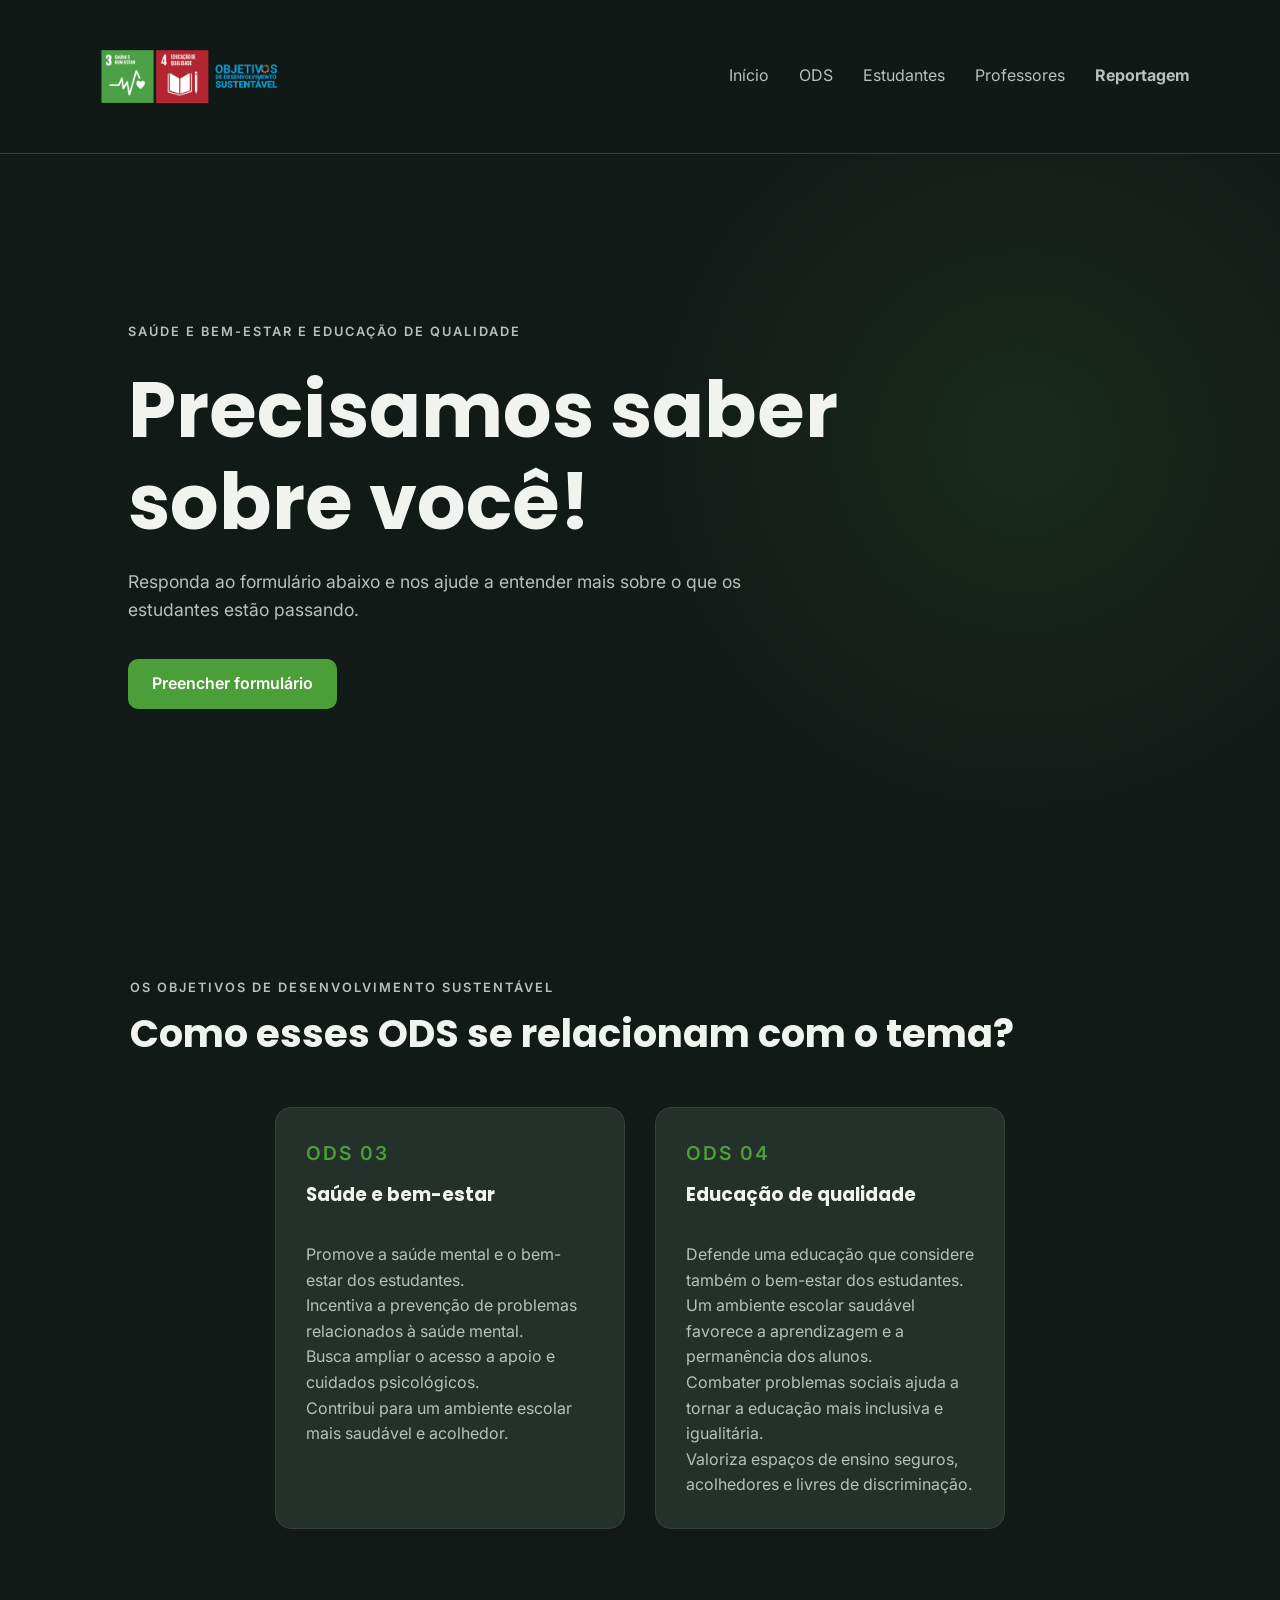
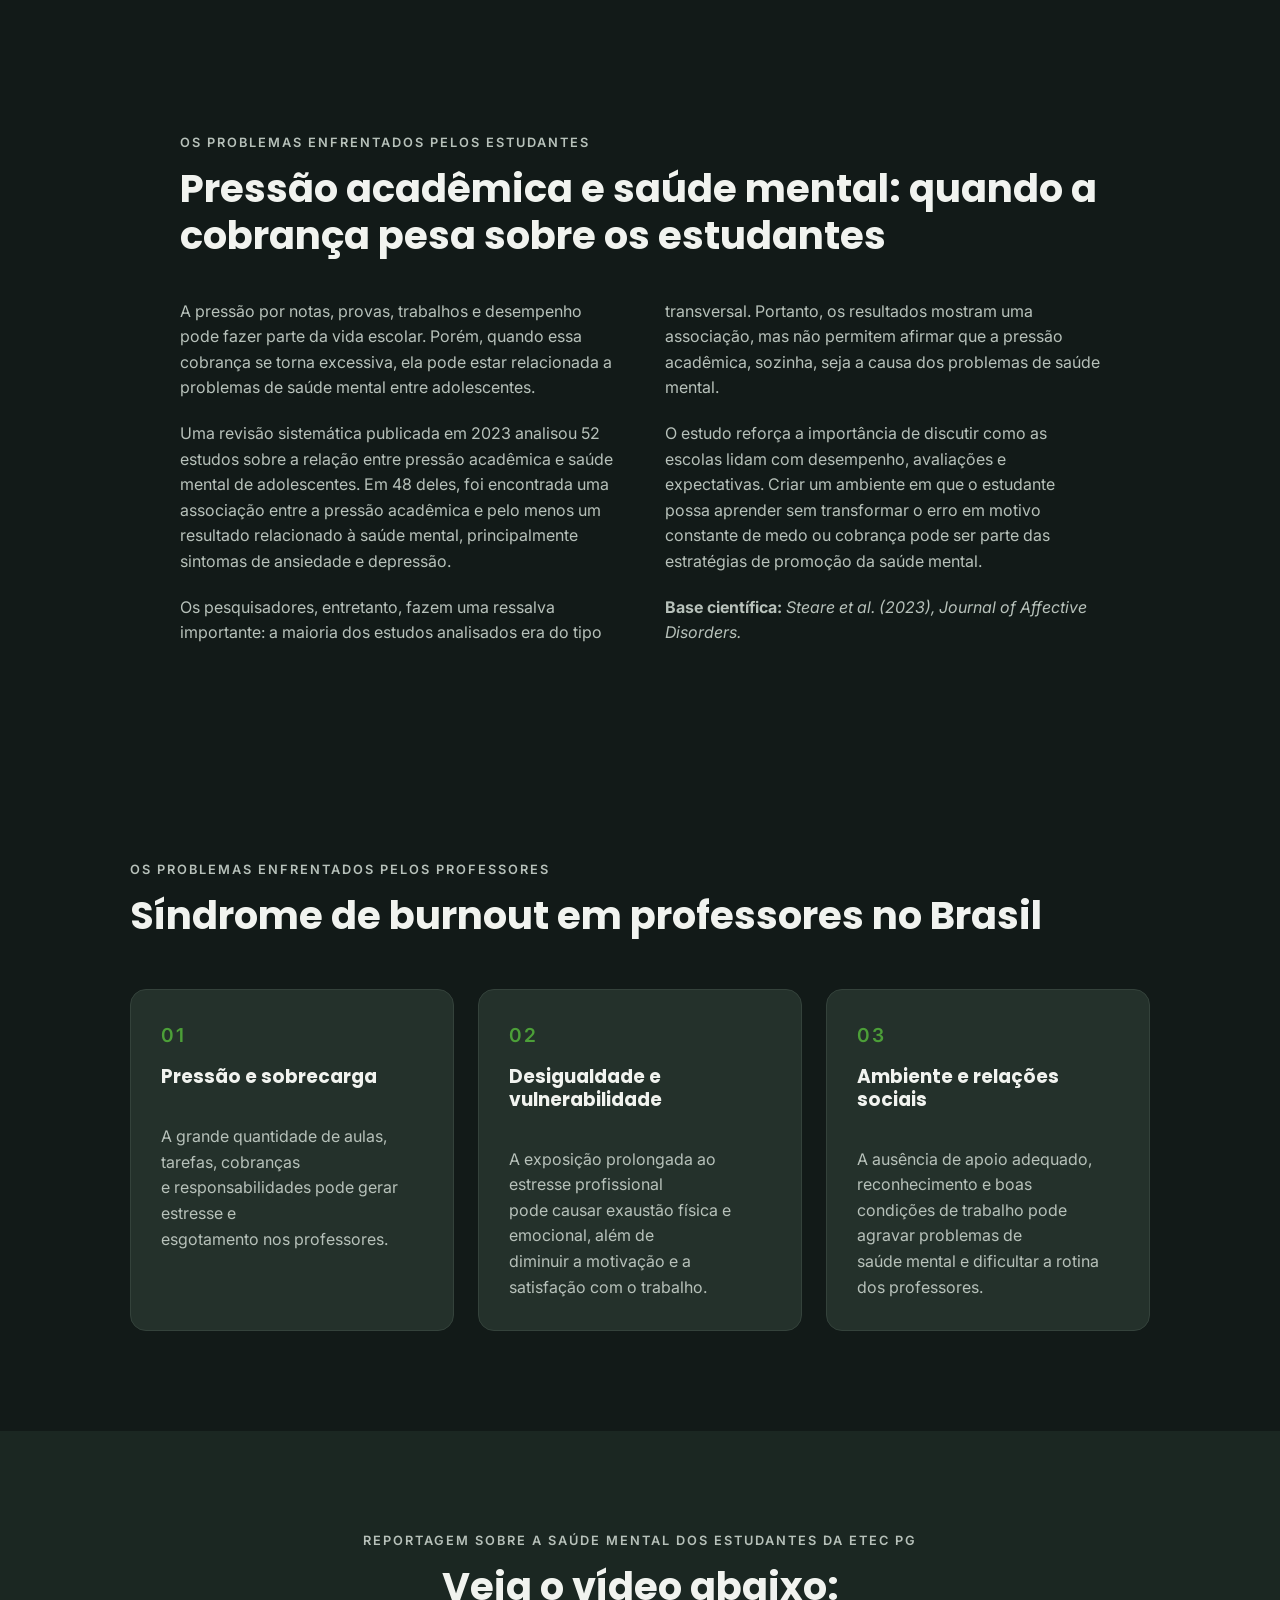
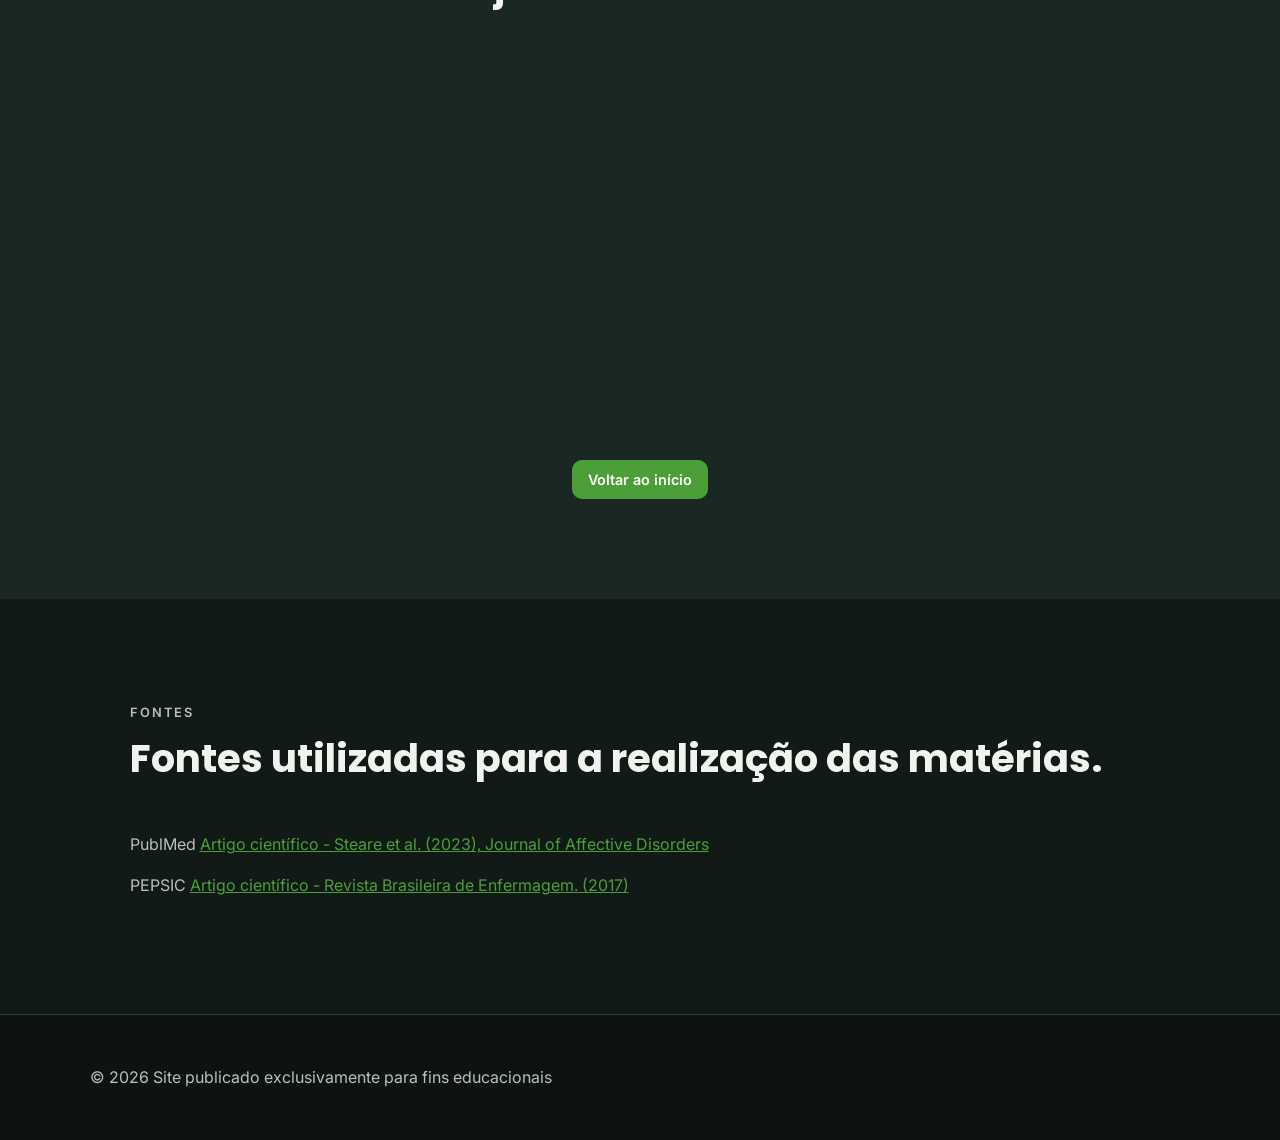
==== commit 6420daa2: "Add files via upload" ====
--- a/index.html
+++ b/index.html
@@ -7,11 +7,12 @@
     <meta name="viewport" content="width=device-width, initial-scale=1.0">
 
 
-<meta name="description" content="Site educacional sobre saúde mental de estudantes e professores, relacionado aos ODS 3 e 4.">
-
-<title>Saúde Mental dos Estudantes</title>
-
-<link rel="stylesheet" href="css/style.css">
+    <meta name="description"
+        content="Site educacional sobre saúde mental de estudantes e professores, relacionado aos ODS 3 e 4.">
+
+    <title>Saúde Mental dos Estudantes</title>
+
+    <link rel="stylesheet" href="css/style.css">
 
 
 </head>
@@ -19,365 +20,363 @@
 <body>
 
 
-<header>
-    <nav>
-
-        <a href="#inicio" class="logo" aria-label="Voltar ao início">
-            <img src="assets/Logos/Logo - site.png" alt="Logo do site">
-        </a>
-
-        <button class="menu-mobile"
-            type="button"
-            aria-label="Abrir menu"
-            aria-expanded="false"
-            aria-controls="menu-principal">
-            <span></span>
-            <span></span>
-            <span></span>
-        </button>
-
-        <ul id="menu-principal">
-            <li><a href="#inicio">Início</a></li>
-            <li>
-                <a href="#conscientizacao">
-                    <b>Reportagem Conscientização</b>
+    <!-- HEADER -->
+
+    <header>
+
+        <nav>
+
+            <a href="#inicio" class="logo" aria-label="Voltar ao início">
+                <img src="assets/Logos/Logo - site.png" alt="Logo do site">
+            </a>
+
+
+            <ul id="menu-principal">
+
+                <li>
+                    <a href="#inicio">Início</a>
+                </li>
+
+                <li>
+                    <a href="#ods">ODS</a>
+                </li>
+
+                <li>
+                    <a href="#problema">Estudantes</a>
+                </li>
+
+                <li>
+                    <a href="#impactos">Professores</a>
+                </li>
+
+                <li>
+                    <a href="#conscientizacao">
+                        <b>Reportagem</b>
+                    </a>
+                </li>
+
+            </ul>
+
+        </nav>
+
+    </header>
+
+    <button class="menu-mobile" type="button" aria-label="Abrir menu" aria-expanded="false"
+        aria-controls="menu-principal">
+
+        <span></span>
+        <span></span>
+        <span></span>
+
+    </button>
+
+    <main>
+
+
+        <!-- 1. FORMULÁRIO / PESQUISA -->
+
+        <section id="inicio" class="hero">
+
+            <div class="hero-content">
+
+                <span>
+                    Saúde e bem-estar e Educação de Qualidade
+                </span>
+
+                <h1>
+                    Precisamos saber sobre você!
+                </h1>
+
+                <p>
+                    Responda ao formulário abaixo e nos ajude a entender mais sobre
+                    o que os estudantes estão passando.
+                </p>
+
+                <a href="https://docs.google.com/forms/d/e/1FAIpQLSenednMfHTSKgzez7a-b7bCZ8WXiZFSbiVUkIs9mBLbQMeDcw/viewform"
+                    target="_blank" rel="noopener noreferrer" class="btn">
+
+                    Preencher formulário
+
                 </a>
-            </li>
-            <li><a href="#problema">Estudantes</a></li>
-            <li><a href="#ods">ODS</a></li>
-            <li><a href="#impactos">Professores</a></li>
-        </ul>
-
-    </nav>
-</header>
-
-
-<main>
-
-    <!-- HERO -->
-
-    <section id="inicio" class="hero">
-
-        <div class="hero-content">
-
-            <span>Saúde e bem-estar e Educação de Qualidade</span>
-
-            <h1>
-                Precisamos saber sobre você!
-            </h1>
+
+            </div>
+
+        </section>
+
+
+        <!-- 2. ODS -->
+
+        <section id="ods" class="conteudo">
+
+            <div class="section-title">
+
+                <span>
+                    Os objetivos de desenvolvimento sustentável
+                </span>
+
+                <h2>
+                    Como esses ODS se relacionam com o tema?
+                </h2>
+
+            </div>
+
+
+            <div class="cards">
+
+                <article class="card">
+
+                    <span>ODS 03</span>
+
+                    <h3>
+                        Saúde e bem-estar
+                    </h3>
+
+                    <p>
+                        Promove a saúde mental e o bem-estar dos estudantes.
+                        Incentiva a prevenção de problemas relacionados à saúde mental.
+                        Busca ampliar o acesso a apoio e cuidados psicológicos.
+                        Contribui para um ambiente escolar mais saudável e acolhedor.
+                    </p>
+
+                </article>
+
+
+                <article class="card">
+
+                    <span>ODS 04</span>
+
+                    <h3>
+                        Educação de qualidade
+                    </h3>
+
+                    <p>
+                        Defende uma educação que considere também o bem-estar dos estudantes.
+                        Um ambiente escolar saudável favorece a aprendizagem e a permanência dos alunos.
+                        Combater problemas sociais ajuda a tornar a educação mais inclusiva e igualitária.
+                        Valoriza espaços de ensino seguros, acolhedores e livres de discriminação.
+                    </p>
+
+                </article>
+
+            </div>
+
+        </section>
+
+
+        <section id="problema" class="introducao">
+
+            <div class="section-title">
+                <span>Os problemas enfrentados pelos estudantes</span>
+
+                <h2>
+                    Pressão acadêmica e saúde mental: quando a cobrança pesa sobre os estudantes
+                </h2>
+            </div>
+
+            <div class="texto-problema">
+
+                <p>
+                    A pressão por notas, provas, trabalhos e desempenho pode fazer parte da vida escolar. Porém, quando
+                    essa cobrança se
+                    torna excessiva, ela pode estar relacionada a problemas de saúde mental entre adolescentes.
+                </p>
+
+                <p>
+                    Uma revisão sistemática publicada em 2023 analisou 52 estudos sobre a relação entre pressão
+                    acadêmica e saúde mental de
+                    adolescentes. Em 48 deles, foi encontrada uma associação entre a pressão acadêmica e pelo menos um
+                    resultado relacionado
+                    à saúde mental, principalmente sintomas de ansiedade e depressão.
+                </p>
+
+                <p>
+                    Os pesquisadores, entretanto, fazem uma ressalva importante: a maioria dos estudos analisados era do
+                    tipo transversal.
+                    Portanto, os resultados mostram uma associação, mas não permitem afirmar que a pressão acadêmica,
+                    sozinha, seja a causa
+                    dos problemas de saúde mental.
+                </p>
+
+                <p>
+                    O estudo reforça a importância de discutir como as escolas lidam com desempenho, avaliações e
+                    expectativas. Criar um
+                    ambiente em que o estudante possa aprender sem transformar o erro em motivo constante de medo ou
+                    cobrança pode ser parte
+                    das estratégias de promoção da saúde mental.
+                </p>
+
+                <p>
+                    <b>Base científica:</b> <i>Steare et al. (2023), Journal of Affective Disorders.</i>
+                </p>
+
+            </div>
+
+        </section>
+
+
+
+
+
+
+        <!-- 4. PROBLEMAS DOS PROFESSORES -->
+
+        <section id="impactos" class="impactos">
+
+            <div class="section-title">
+
+                <span>
+                    Os problemas enfrentados pelos professores
+                </span>
+
+                <h2>
+                    Síndrome de burnout em professores no Brasil
+                </h2>
+
+            </div>
+
+
+            <div class="cards">
+
+                <article class="card">
+
+                    <span>01</span>
+
+                    <h3>
+                        Pressão e sobrecarga
+                    </h3>
+
+                    <p>
+                        A grande quantidade de aulas, tarefas, cobranças
+                        e responsabilidades pode gerar estresse e
+                        esgotamento nos professores.
+                    </p>
+
+                </article>
+
+
+                <article class="card">
+
+                    <span>02</span>
+
+                    <h3>
+                        Desigualdade e vulnerabilidade
+                    </h3>
+
+                    <p>
+                        A exposição prolongada ao estresse profissional
+                        pode causar exaustão física e emocional, além de
+                        diminuir a motivação e a satisfação com o trabalho.
+                    </p>
+
+                </article>
+
+
+                <article class="card">
+
+                    <span>03</span>
+
+                    <h3>
+                        Ambiente e relações sociais
+                    </h3>
+
+                    <p>
+                        A ausência de apoio adequado, reconhecimento e boas
+                        condições de trabalho pode agravar problemas de
+                        saúde mental e dificultar a rotina dos professores.
+                    </p>
+
+                </article>
+
+            </div>
+
+        </section>
+
+
+        <!-- 5. REPORTAGEM -->
+
+        <section id="conscientizacao" class="destaque">
+
+            <span>
+                Reportagem sobre a saúde mental dos estudantes da ETEC PG
+            </span>
+
+            <h2>
+                Veja o vídeo abaixo:
+            </h2>
+
+            <iframe src="https://www.youtube.com/embed/RS4ZzYjFZcE" title="Reportagem sobre saúde mental dos estudantes"
+                frameborder="0"
+                allow="accelerometer; autoplay; clipboard-write; encrypted-media; gyroscope; picture-in-picture; web-share"
+                referrerpolicy="strict-origin-when-cross-origin" allowfullscreen>
+            </iframe>
+
+            <a href="#inicio" class="btn">
+                Voltar ao início
+            </a>
+
+        </section>
+
+
+        <!-- 6. REFERÊNCIAS -->
+
+        <section class="referencias">
+
+            <div class="section-title">
+
+                <span>
+                    Fontes
+                </span>
+
+                <h2>
+                    Fontes utilizadas para a realização das matérias.
+                </h2>
+
+            </div>
+
 
             <p>
-                Responda ao formulário abaixo e nos ajude a entender o que os estudantes estão passando.
+                PublMed
+
+                <a href="https://pubmed.ncbi.nlm.nih.gov/37437728/" target="_blank" rel="noopener noreferrer">
+
+                    Artigo científico - Steare et al. (2023), Journal of Affective Disorders
+
+                </a>
+
             </p>
 
-            <a href="https://docs.google.com/forms/d/e/1FAIpQLSenednMfHTSKgzez7a-b7bCZ8WXiZFSbiVUkIs9mBLbQMeDcw/viewform"
-                target="_blank"
-                rel="noopener noreferrer"
-                class="btn">
-                Preencher formulário
-            </a>
-
-        </div>
-
-    </section>
-
-
-    <!-- O PROBLEMA -->
-
-    <section id="problema" class="introducao">
-
-        <span>Os desafios sociais presentes no ambiente escolar</span>
-
-        <h2>
-            O aumento do sofrimento mental de estudantes.
-        </h2>
-
-        <div class="coluna">
 
             <p>
-                Escrito por DCI/Unifesp
+                PEPSIC
+
+                <a href="https://pepsic.bvsalud.org/scielo.php?script=sci_arttext&pid=S1677-11682017000200013"
+                    target="_blank" rel="noopener noreferrer">
+
+                    Artigo científico - Revista Brasileira de Enfermagem. (2017)
+
+                </a>
+
             </p>
 
-            <p>
-                Um estudo realizado por pesquisadores(as) da Universidade Federal de São Paulo (Unifesp) revelou um aumento significativo no sofrimento mental de estudantes de graduação entre os anos de 2017 e 2021, com um agravamento notável durante a pandemia de covid-19.
-            </p>
-
-            <p>
-                O artigo, publicado na revista Avaliação/Campinas, destaca a importância de políticas de apoio psicossocial para universitários(as), especialmente aqueles(as) que foram mais suscetíveis ao sofrimento.
-            </p>
-
-            <button class="ler-mais"
-                type="button"
-                aria-expanded="false">
-                Ler mais
-            </button>
-
-            <div class="conteudo-extra">
-
-                <h3>Principais resultados da pesquisa</h3>
-
-                <p>
-                    O estudo dos pesquisadores Fabricio Gobetti Leonardi, Rosemarie Andreazza e Gabriela Arantes Wagner analisou dados de 14.092 estudantes da Unifesp, coletados pela Comissão de Estudos do Perfil do Estudante de Graduação.
-                </p>
-
-                <p>
-                    Os resultados indicam que os estudantes enfrentaram um aumento no sofrimento mental, com ou sem uso de psicofármacos.
-                </p>
-
-                <h3>Os principais achados incluem:</h3>
-
-                <p>
-                    Estudantes transgêneros e mulheres apresentaram os maiores índices de sofrimento mental em ambos os períodos.
-                </p>
-
-                <p>
-                    Pessoas com deficiência também foram fortemente impactadas.
-                </p>
-
-                <p>
-                    A prática regular de atividade física se mostrou um fator associado a menor ocorrência de sofrimento mental nos dois períodos analisados.
-                </p>
-
-                <p>
-                    Universitários que trabalham apresentaram maior prevalência de sofrimento mental em ambos os períodos.
-                </p>
-
-                <p>
-                    Ter filhos foi associado a menor ocorrência de sofrimento mental nos dois períodos.
-                </p>
-
-                <p>
-                    Para o pesquisador Fabricio Leonardi, os dados evidenciam que o aumento do sofrimento mental e do uso de psicofármacos entre jovens pode ter impactos na trajetória acadêmica e representa um desafio para as instituições de ensino.
-                </p>
-
-                <h3>Impacto da pandemia de covid-19</h3>
-
-                <p>
-                    A pandemia de covid-19 trouxe mais desafios para a saúde mental dos universitários. O isolamento social, as mudanças na dinâmica acadêmica e a incerteza econômica são possíveis fatores relacionados a esse cenário.
-                </p>
-
-                <h3>Recomendações e políticas institucionais</h3>
-
-                <p>
-                    Os pesquisadores defendem que as instituições de ensino superior implementem estratégias preventivas e de suporte para estudantes em sofrimento mental.
-                </p>
-
-                <p>
-                    Entre as recomendações estão a ampliação dos serviços de atendimento psicossocial, políticas de permanência estudantil, promoção de atividades físicas e medidas de acolhimento para diferentes grupos de estudantes.
-                </p>
-
-                <h3>Sobre os pesquisadores</h3>
-
-                <p>
-                    Fabricio Gobetti Leonardi é doutorando, enquanto Rosemarie Andreazza e Gabriela Arantes Wagner são pesquisadoras do Programa de Pós-Graduação em Saúde Coletiva da Universidade Federal de São Paulo.
-                </p>
-
-            </div>
-
-        </div>
-
-    </section>
-
-
-    <!-- ODS -->
-
-    <section id="ods" class="conteudo">
-
-        <div class="section-title">
-
-            <span>Os objetivos de desenvolvimento sustentável</span>
-
-            <h2>
-                Como esses ODS se relacionam com o tema?
-            </h2>
-
-        </div>
-
-        <div class="cards">
-
-            <article class="card">
-
-                <span>ODS 03</span>
-
-                <h3>
-                    Saúde e bem-estar
-                </h3>
-
-                <p>
-                    Promove a saúde mental e o bem-estar dos estudantes.
-                    Incentiva a prevenção de problemas relacionados à saúde mental.
-                    Busca ampliar o acesso a apoio e cuidados psicológicos.
-                    Contribui para um ambiente escolar mais saudável e acolhedor.
-                </p>
-
-            </article>
-
-
-            <article class="card">
-
-                <span>ODS 04</span>
-
-                <h3>
-                    Educação de qualidade
-                </h3>
-
-                <p>
-                    Defende uma educação que considere também o bem-estar dos estudantes.
-                    Um ambiente escolar saudável favorece a aprendizagem e a permanência dos alunos.
-                    Combater problemas sociais ajuda a tornar a educação mais inclusiva e igualitária.
-                    Valoriza espaços de ensino seguros, acolhedores e livres de discriminação.
-                </p>
-
-            </article>
-
-        </div>
-
-    </section>
-
-
-    <!-- IMPACTOS -->
-
-    <section id="impactos" class="impactos">
-
-        <div class="section-title">
-
-            <span>Professores enfrentando dificuldades com o ensino.</span>
-
-            <h2>
-                Síndrome de burnout em professores no Brasil
-            </h2>
-
-        </div>
-
-        <div class="cards">
-
-            <article class="card">
-
-                <span>01</span>
-
-                <h3>
-                    Pressão e sobrecarga
-                </h3>
-
-                <p>
-                    A grande quantidade de aulas, tarefas, cobranças e responsabilidades pode gerar estresse e esgotamento nos professores.
-                </p>
-
-            </article>
-
-
-            <article class="card">
-
-                <span>02</span>
-
-                <h3>
-                    Desigualdade e vulnerabilidade
-                </h3>
-
-                <p>
-                    A exposição prolongada ao estresse profissional pode causar exaustão física e emocional, além de diminuir a motivação e a satisfação com o trabalho.
-                </p>
-
-            </article>
-
-
-            <article class="card">
-
-                <span>03</span>
-
-                <h3>
-                    Ambiente e relações sociais
-                </h3>
-
-                <p>
-                    A ausência de apoio adequado, reconhecimento e boas condições de trabalho pode agravar problemas de saúde mental e dificultar a rotina dos professores.
-                </p>
-
-            </article>
-
-        </div>
-
-    </section>
-
-
-    <!-- DESTAQUE -->
-
-    <section id="conscientizacao" class="destaque">
-
-        <span>
-            Reportagem sobre a saúde mental dos estudantes da ETEC PG
-        </span>
-
-        <h2>
-            Veja o vídeo abaixo:
-        </h2>
-
-        <iframe
-            src="https://www.youtube.com/embed/RS4ZzYjFZcE"
-            title="Reportagem sobre saúde mental dos estudantes"
-            frameborder="0"
-            allow="accelerometer; autoplay; clipboard-write; encrypted-media; gyroscope; picture-in-picture; web-share"
-            referrerpolicy="strict-origin-when-cross-origin"
-            allowfullscreen>
-        </iframe>
-
-        <a href="#inicio" class="btn">
-            Voltar ao início
-        </a>
-
-    </section>
-
-
-    <!-- REFERÊNCIAS -->
-
-    <section class="referencias">
-
-        <div class="section-title">
-
-            <span>Fontes</span>
-
-            <h2>
-                Fontes utilizadas para a realização das matérias.
-            </h2>
-
-        </div>
+        </section>
+
+    </main>
+
+
+    <!-- FOOTER -->
+
+    <footer>
 
         <p>
-            UNIFESP
-            <a href="https://portal.unifesp.br/destaques/estudo-inedito-revela-aumento-do-sofrimento-mental-de-estudantes-universitarios"
-                target="_blank"
-                rel="noopener noreferrer">
-                Estudo inédito revela aumento do sofrimento mental de estudantes universitários
-            </a>
+            &copy; 2026 Site publicado exclusivamente para fins educacionais
         </p>
 
-        <p>
-            PEPSIC
-            <a href="https://pepsic.bvsalud.org/scielo.php?script=sci_arttext&pid=S1677-11682017000200013"
-                target="_blank"
-                rel="noopener noreferrer">
-                Artigo científico
-            </a>
-        </p>
-
-    </section>
-
-</main>
-
-
-<footer>
-
-    <p>
-        &copy; 2026 Site publicado exclusivamente para fins educacionais
-    </p>
-
-</footer>
-
-
-<script src="js/script.js"></script>
-<script src="js/btnlermais.js"></script>
+    </footer>
+
+
+    <script src="js/script.js"></script>
 
 
 </body>
 
-</html>
+</html>
--- a/css/style.css
+++ b/css/style.css
@@ -1,652 +1,559 @@
 @import url('https://fonts.googleapis.com/css2?family=Inter:wght@400;500;600;700&family=Poppins:wght@500;600;700&display=swap');
 
 :root {
---fundo: #121A18;
---fundo-secundario: #1B2722;
---card: #24312B;
-
-
---texto: #F1F3EF;
---texto-secundario: #B7C1BA;
-
---ods3: #C6192D;
---ods4: #4C9F38;
-
---borda: #34423B;
-
---raio: 16px;
-
+    --fundo: #121A18;
+    --fundo-secundario: #1B2722;
+    --card: #24312B;
+    --texto: #F1F3EF;
+    --texto-secundario: #B7C1BA;
+    --ods3: #C6192D;
+    --ods4: #4C9F38;
+    --borda: #34423B;
+    --raio: 16px;
 }
 
 /* RESET */
 
 * {
-  margin: 0;
-  padding: 0;
-  box-sizing: border-box;
-  }
+    margin: 0;
+    padding: 0;
+    box-sizing: border-box;
+}
 
 html {
-scroll-behavior: smooth;
+    scroll-behavior: smooth;
 }
 
 body {
-background-color: var(--fundo);
-color: var(--texto);
-font-family: 'Inter', sans-serif;
-line-height: 1.6;
+    background-color: var(--fundo);
+    color: var(--texto);
+    font-family: 'Inter', sans-serif;
+    line-height: 1.6;
 }
 
 h1,
 h2,
 h3 {
-font-family: 'Poppins', sans-serif;
-line-height: 1.2;
+    font-family: 'Poppins', sans-serif;
+    line-height: 1.2;
 }
 
 a {
-color: inherit;
-text-decoration: none;
+    color: inherit;
+    text-decoration: none;
 }
 
 button {
-font-family: inherit;
+    font-family: inherit;
 }
 
 /* HEADER */
 
 header {
-width: 100%;
-padding: 20px 7%;
-background-color: rgba(18, 26, 24, 0.92);
-
-border-bottom: 1px solid var(--borda);
-
-position: sticky;
-top: 0;
-z-index: 100;
-
-backdrop-filter: blur(12px)
-
+    width: 100%;
+    padding: 20px 7%;
+    background-color: rgba(18, 26, 24, 0.92);
+    border-bottom: 1px solid var(--borda);
+    position: sticky;
+    top: 0;
+    z-index: 100;
+    backdrop-filter: blur(12px);
 }
 
 nav {
-max-width: 1200px;
-margin: auto;
-display: flex;
-align-items: center;
-justify-content: space-between;
-
-position: relative
-
+    max-width: 1200px;
+    margin: auto;
+    display: flex;
+    align-items: center;
+    justify-content: space-between;
+    position: relative;
 }
 
 header img {
-width: 200px;
-display: block;
+    width: 200px;
+    display: block;
 }
 
 .logo {
-font-family: 'Poppins', sans-serif;
-font-size: 1.3rem;
-font-weight: 700;
+    font-family: 'Poppins', sans-serif;
+    font-size: 1.3rem;
+    font-weight: 700;
 }
 
 /* MENU DESKTOP */
 
 nav ul {
-display: flex;
-align-items: center;
-gap: 30px;
-list-style: none
-
+    display: flex;
+    align-items: center;
+    gap: 30px;
+    list-style: none;
 }
 
 nav li a {
-color: var(--texto-secundario);
-transition: color 0.3s ease
-
+    color: var(--texto-secundario);
+    transition: color 0.3s ease;
 }
 
 nav li a:hover {
-color: var(--texto);
+    color: var(--texto);
 }
 
 /* MENU MOBILE */
 
 .menu-mobile {
-display: none;
-width: 35px;
-height: 30px;
-
-padding: 0;
-
-background: none;
-border: none;
-
-cursor: pointer;
-
-flex-direction: column;
-justify-content: space-between
-
-}
-
-.menu-mobile span {
-width: 100%;
-height: 3px;
-background-color: var(--texto);
-
-border-radius: 5px;
-
-transition:
-    transform 0.3s ease,
-    opacity 0.3s ease
-
+    display: none;
 }
 
 /* ESTRUTURA GERAL */
 
 section {
-max-width: 1200px;
-margin: auto;
-padding: 100px 7%;
+    max-width: 1200px;
+    margin: auto;
+    padding: 100px 7%;
 }
 
 span {
-color: var(--texto-secundario);
-font-size: 0.8rem;
-font-weight: 600;
-
-letter-spacing: 2px;
-text-transform: uppercase
-
+    color: var(--texto-secundario);
+    font-size: 0.8rem;
+    font-weight: 600;
+    letter-spacing: 2px;
+    text-transform: uppercase;
 }
 
 .section-title {
-margin-bottom: 50px;
+    margin-bottom: 50px;
 }
 
 .section-title h2,
 section h2 {
-margin-top: 12px;
-font-size: 2.4rem;
+    margin-top: 12px;
+    font-size: 2.4rem;
 }
 
 p {
-color: var(--texto-secundario);
+    color: var(--texto-secundario);
 }
 
 /* HERO */
 
 .hero {
-min-height: 80vh;
-max-width: none;
-display: flex;
-align-items: center;
-
-padding: 120px 10%;
-
-background:
-    radial-gradient(
-        circle at 80% 40%,
-        rgba(76, 159, 56, 0.12),
-        transparent 35%
-    ),
-    var(--fundo)
-
+    min-height: 80vh;
+    max-width: none;
+    display: flex;
+    align-items: center;
+    padding: 120px 10%;
+
+    background:
+        radial-gradient(
+            circle at 80% 40%,
+            rgba(76, 159, 56, 0.12),
+            transparent 35%
+        ),
+        var(--fundo);
 }
 
 .hero-content {
-max-width: 750px;
+    max-width: 750px;
 }
 
 .hero h1 {
-margin: 20px 0;
-font-size: clamp(3rem, 6vw, 5rem)
-
+    margin: 20px 0;
+    font-size: clamp(3rem, 6vw, 5rem);
 }
 
 .hero p {
-max-width: 650px;
-margin-bottom: 35px;
-
-font-size: 1.1rem
-
+    max-width: 650px;
+    margin-bottom: 35px;
+    font-size: 1.1rem;
 }
 
 /* BOTÕES */
 
 .btn {
-display: inline-block;
-padding: 12px 24px;
-
-border: none;
-border-radius: 10px;
-
-background-color: var(--ods4);
-color: white;
-
-font-weight: 600;
-
-cursor: pointer;
-
-transition:
-    transform 0.3s ease,
-    filter 0.3s ease
-
+    display: inline-block;
+    padding: 12px 24px;
+    border: none;
+    border-radius: 10px;
+    background-color: var(--ods4);
+    color: white;
+    font-weight: 600;
+    cursor: pointer;
+
+    transition:
+        transform 0.3s ease,
+        filter 0.3s ease;
 }
 
 .btn:hover {
-transform: translateY(-2px);
-filter: brightness(1.1);
-}
-
-/* INTRODUÇÃO */
+    transform: translateY(-2px);
+    filter: brightness(1.1);
+}
+
+/* ODS */
+
+#ods .cards {
+    display: grid;
+    grid-template-columns: repeat(2, minmax(0, 350px));
+    justify-content: center;
+    gap: 30px;
+}
+
+/* CARDS */
+
+.cards {
+    display: grid;
+    grid-template-columns: repeat(3, 1fr);
+    gap: 24px;
+}
+
+.card {
+    padding: 30px;
+    background-color: var(--card);
+    border: 1px solid var(--borda);
+    border-radius: var(--raio);
+    transition: transform 0.3s ease;
+}
+
+.card:hover {
+    transform: translateY(-5px);
+}
+
+.card > span {
+    color: var(--ods4);
+    font-size: 1.2rem;
+}
+
+.card h3 {
+    margin: 15px 0 10px;
+}
+
+.card p {
+    white-space: pre-line;
+}
+
+/* PROBLEMAS DOS ESTUDANTES */
 
 .introducao {
-display: grid;
-grid-template-columns: 1fr 1fr;
-
-gap: 30px 50px;
-
-max-width: 1100px
-
-}
-
-.introducao > span,
-.introducao > h2 {
-grid-column: 1 / -1;
-}
-
-.introducao p {
-margin: 0;
-}
-
-.coluna {
-display: flex;
-flex-direction: column;
-gap: 20px
-
-}
-
-/* LER MAIS */
-
-.ler-mais {
-align-self: flex-start;
-padding: 8px 16px;
-
-border: 1px solid var(--ods4);
-border-radius: 8px;
-
-background-color: transparent;
-color: var(--ods4);
-
-font-weight: 600;
-
-cursor: pointer;
-
-transition:
-    background-color 0.3s ease,
-    color 0.3s ease
-
-}
-
-.ler-mais:hover {
-background-color: var(--ods4);
-color: white;
-}
-
-.conteudo-extra {
-display: none;
-}
-
-.conteudo-extra.mostrar {
-display: flex;
-flex-direction: column;
-
-gap: 20px
-
-}
-
-.conteudo-extra h3 {
-margin-top: 10px;
-}
-
-/* CARDS */
-
-.cards {
-display: grid;
-grid-template-columns: repeat(3, 1fr);
-
-gap: 24px
-
-}
-
-.card {
-padding: 30px;
-background-color: var(--card);
-
-border: 1px solid var(--borda);
-border-radius: var(--raio);
-
-transition: transform 0.3s ease
-
-}
-
-.card:hover {
-transform: translateY(-5px);
-}
-
-.card > span {
-color: var(--ods4);
-font-size: 1.2rem
-
-}
-
-.card h3 {
-margin: 15px 0 10px;
-}
-
-.card p {
-white-space: pre-line;
-}
-
-/* ODS */
-
-#ods .cards {
-grid-template-columns: repeat(2, minmax(0, 350px));
-justify-content: center;
-
-gap: 30px
-
-}
-
-/* DESTAQUE */
+    max-width: 1100px;
+}
+
+.introducao .section-title {
+    width: 100%;
+    margin-bottom: 40px;
+}
+
+/* TEXTO EM DUAS COLUNAS */
+
+.texto-problema {
+    column-count: 2;
+    column-gap: 50px;
+}
+
+.texto-problema p {
+    margin-bottom: 20px;
+}
+
+.texto-problema h3 {
+    margin: 25px 0 10px;
+    break-after: avoid;
+}
+
+/* DESTAQUE / REPORTAGEM */
 
 .destaque {
-max-width: none;
-display: flex;
-flex-direction: column;
-align-items: center;
-
-text-align: center;
-
-background-color: var(--fundo-secundario)
-
-}
-
-.destaque p {
-max-width: 650px;
-margin: 20px auto 30px
-
-}
-
-.destaque iframe {
-width: min(600px, 100%);
-height: 400px;
-margin: 20px 0 30px;
-
-border: none;
-border-radius: 10px
-
-}
-
-.destaque .btn {
-padding: 8px 16px;
-font-size: 0.9rem
-
-}
-
-/* REFERÊNCIAS */
-
-.referencias p {
-margin-bottom: 15px;
-}
-
-.referencias p a {
-color: var(--ods4);
-text-decoration: underline;
-
-overflow-wrap: anywhere
-
-}
-
-.referencias p a:hover {
-filter: brightness(1.2);
-}
-
-/* FOOTER */
-
-footer {
-padding: 50px 7%;
-background-color: #0D1311;
-
-border-top: 1px solid var(--borda);
-
-display: flex;
-
-justify-content: space-between;
-
-gap: 40px
-
-}
-
-footer p {
-margin: 0;
-}
-
-/* RESPONSIVIDADE */
-
-@media (max-width: 800px) {
-/* HEADER */
-
-header {
-    padding: 20px 7%;
-}
-
-nav {
-    flex-direction: row;
-
-    justify-content: space-between;
-    align-items: center;
-}
-
-header img {
-    width: 170px;
-}
-
-
-/* BOTÃO MENU */
-
-.menu-mobile {
-    display: flex;
-}
-
-
-/* MENU */
-
-nav ul {
-    position: absolute;
-
-    top: calc(100% + 20px);
-    left: -7%;
-
-    width: 114%;
-
-    padding: 25px 7%;
-
+    max-width: none;
     display: flex;
     flex-direction: column;
-    align-items: flex-start;
-
-    gap: 20px;
-
+    align-items: center;
+    text-align: center;
     background-color: var(--fundo-secundario);
-
-    border-bottom: 1px solid var(--borda);
-
-    opacity: 0;
-    visibility: hidden;
-
-    transform: translateY(-10px);
-
-    transition:
-        opacity 0.3s ease,
-        transform 0.3s ease,
-        visibility 0.3s;
-}
-
-nav ul.menu-aberto {
-    opacity: 1;
-
-    visibility: visible;
-
-    transform: translateY(0);
-}
-
-
-/* ☰ VIRA X */
-
-.menu-mobile.menu-aberto span:nth-child(1) {
-    transform: translateY(13.5px) rotate(45deg);
-}
-
-.menu-mobile.menu-aberto span:nth-child(2) {
-    opacity: 0;
-}
-
-.menu-mobile.menu-aberto span:nth-child(3) {
-    transform: translateY(-13.5px) rotate(-45deg);
-}
-
-
-/* SEÇÕES */
-
-section {
-    padding: 70px 7%;
-}
-
-
-/* HERO */
-
-.hero {
-    min-height: 70vh;
-
-    padding: 80px 7%;
-}
-
-.hero h1 {
-    font-size: 2.8rem;
-}
-
-.hero p {
-    font-size: 1rem;
-}
-
-
-/* INTRODUÇÃO */
-
-.introducao {
-    grid-template-columns: 1fr;
-}
-
-.introducao > span,
-.introducao > h2 {
-    grid-column: auto;
-}
-
-
-/* TÍTULOS */
-
-section h2,
-.section-title h2 {
-    font-size: 2rem;
-}
-
-
-/* CARDS */
-
-.cards {
-    grid-template-columns: 1fr;
-}
-
-#ods .cards {
-    grid-template-columns: 1fr;
-}
-
-
-/* VÍDEO */
+}
 
 .destaque iframe {
-    width: 100%;
-    max-width: 600px;
-
-    height: 250px;
-}
-
+    width: min(600px, 100%);
+    height: 400px;
+    margin: 20px 0 30px;
+    border: none;
+    border-radius: 10px;
+}
+
+.destaque .btn {
+    padding: 8px 16px;
+    font-size: 0.9rem;
+}
+
+/* REFERÊNCIAS */
+
+.referencias p {
+    margin-bottom: 15px;
+}
+
+.referencias p a {
+    color: var(--ods4);
+    text-decoration: underline;
+    overflow-wrap: anywhere;
+}
+
+.referencias p a:hover {
+    filter: brightness(1.2);
+}
 
 /* FOOTER */
 
 footer {
-    flex-direction: column;
-
-
+    padding: 50px 7%;
+    background-color: #0D1311;
+    border-top: 1px solid var(--borda);
+    display: flex;
+    justify-content: space-between;
+    gap: 40px;
+}
+
+footer p {
+    margin: 0;
+}
+
+/* RESPONSIVIDADE */
+
+@media (max-width: 800px) {
+
+    /* HEADER */
+
+    header {
+        padding: 20px 7%;
+        position: static;
+        backdrop-filter: none;
+    }
+
+    nav {
+        flex-direction: row;
+        justify-content: space-between;
+        align-items: center;
+    }
+
+    header img {
+        width: 200px;
+    }
+
+    /* BOTÃO DO MENU */
+
+    .menu-mobile {
+        display: flex;
+
+        position: fixed;
+        top: 50px;
+        right: 20px;
+
+        width: 45px;
+        height: 45px;
+
+        padding: 0;
+
+        background-color: var(--card);
+        border: 1px solid var(--borda);
+        border-radius: 10px;
+
+        cursor: pointer;
+
+        align-items: center;
+        justify-content: center;
+
+        z-index: 9999;
+    }
+
+    /* BARRINHAS */
+
+    .menu-mobile span {
+        position: absolute;
+
+        width: 24px;
+        height: 3px;
+
+        background-color: var(--texto);
+        border-radius: 5px;
+
+        transition:
+            transform 0.3s ease,
+            opacity 0.3s ease;
+    }
+
+    /* MENU FECHADO */
+
+    .menu-mobile span:nth-child(1) {
+        transform: translateY(-7px);
+    }
+
+    .menu-mobile span:nth-child(2) {
+        transform: translateY(0);
+    }
+
+    .menu-mobile span:nth-child(3) {
+        transform: translateY(7px);
+    }
+
+    /* MENU ABERTO -> X */
+
+    .menu-mobile.menu-aberto span:nth-child(1) {
+        transform: rotate(45deg);
+    }
+
+    .menu-mobile.menu-aberto span:nth-child(2) {
+        opacity: 0;
+    }
+
+    .menu-mobile.menu-aberto span:nth-child(3) {
+        transform: rotate(-45deg);
+    }
+
+    /* MENU MOBILE */
+
+        nav ul {
+        position: fixed;
+        top: 85px;
+        left: 7%;
+        width: 86%;
+
+        padding: 25px;
+
+        display: flex;
+        flex-direction: column;
+        align-items: flex-start;
+        gap: 20px;
+
+        background-color: var(--fundo-secundario);
+        border: 1px solid var(--borda);
+        border-radius: 12px;
+
+        opacity: 0;
+        visibility: hidden;
+        transform: translateY(-10px);
+
+        transition:
+            opacity 0.3s ease,
+            transform 0.3s ease,
+            visibility 0.3s;
+
+        z-index: 9998;
+    }
+
+    nav ul.menu-aberto {
+        opacity: 1;
+        visibility: visible;
+        transform: translateY(0);
+    }
+
+    /* SEÇÕES */
+
+    section {
+        padding: 70px 7%;
+    }
+
+    /* HERO */
+
+    .hero {
+        min-height: 70vh;
+        padding: 80px 7%;
+    }
+
+    .hero h1 {
+        font-size: 2.8rem;
+    }
+
+    .hero p {
+        font-size: 1rem;
+    }
+
+    /* TÍTULOS */
+
+    section h2,
+    .section-title h2 {
+        font-size: 2rem;
+    }
+
+    /* TEXTO DOS ESTUDANTES */
+
+    .texto-problema {
+        column-count: 1;
+    }
+
+    /* CARDS */
+
+    .cards {
+        grid-template-columns: 1fr;
+    }
+
+    #ods .cards {
+        grid-template-columns: 1fr;
+    }
+
+    /* REPORTAGEM */
+
+    .destaque iframe {
+        width: 100%;
+        max-width: 600px;
+        height: 250px;
+    }
+
+    /* FOOTER */
+
+    footer {
+        flex-direction: column;
+    }
 }
 
 /* CELULARES PEQUENOS */
 
 @media (max-width: 500px) {
-header {
-    padding: 15px 5%;
-}
-
-header img {
-    width: 150px;
-}
-
-nav ul {
-    left: -5%;
-
-    width: 110%;
-
-    padding: 25px 5%;
-}
-
-section {
-    padding: 60px 5%;
-}
-
-.hero {
-    padding: 80px 7%;
-}
-
-.hero h1 {
-    font-size: 2.3rem;
-}
-
-.hero p {
-    font-size: 1rem;
-}
-
-section h2,
-.section-title h2 {
-    font-size: 1.8rem;
-}
-
-.card {
-    padding: 25px;
-}
-
-.destaque iframe {
-    height: 200px;
-}
-
-.destaque .btn {
-    padding: 8px 14px;
-}
-
-footer {
-    padding: 40px 5%;
-}
-
-}
+
+    header {
+        padding: 15px 5%;
+    }
+
+    header img {
+        width: 180px;
+    }
+
+    nav ul {
+        left: -5%;
+        width: 110%;
+        padding: 25px 5%;
+    }
+
+    section {
+        padding: 60px 5%;
+    }
+
+    .hero {
+        padding: 80px 7%;
+    }
+
+    .hero h1 {
+        font-size: 2.3rem;
+    }
+
+    .hero p {
+        font-size: 1rem;
+    }
+
+    section h2,
+    .section-title h2 {
+        font-size: 1.8rem;
+    }
+
+    .card {
+        padding: 25px;
+    }
+
+    .destaque iframe {
+        height: 200px;
+    }
+
+    .destaque .btn {
+        padding: 8px 14px;
+    }
+
+    footer {
+        padding: 40px 5%;
+    }
+}
+
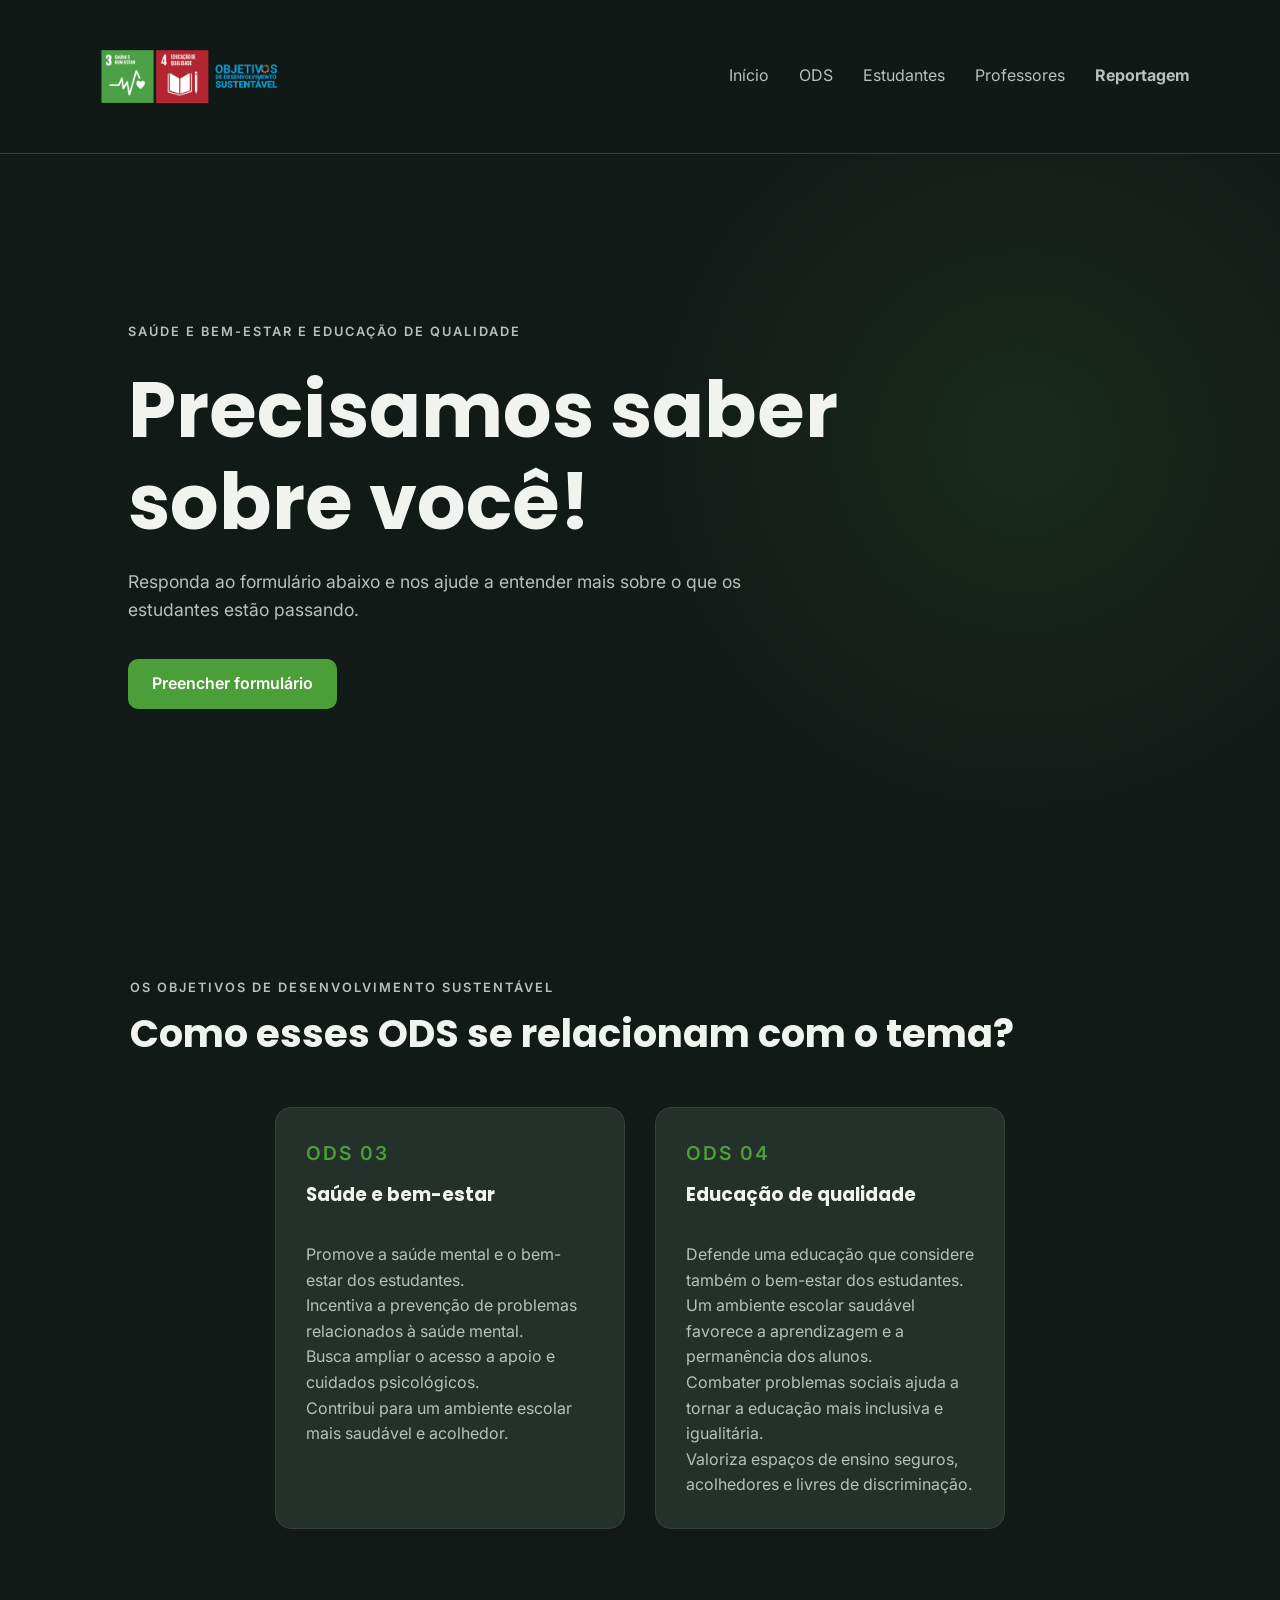
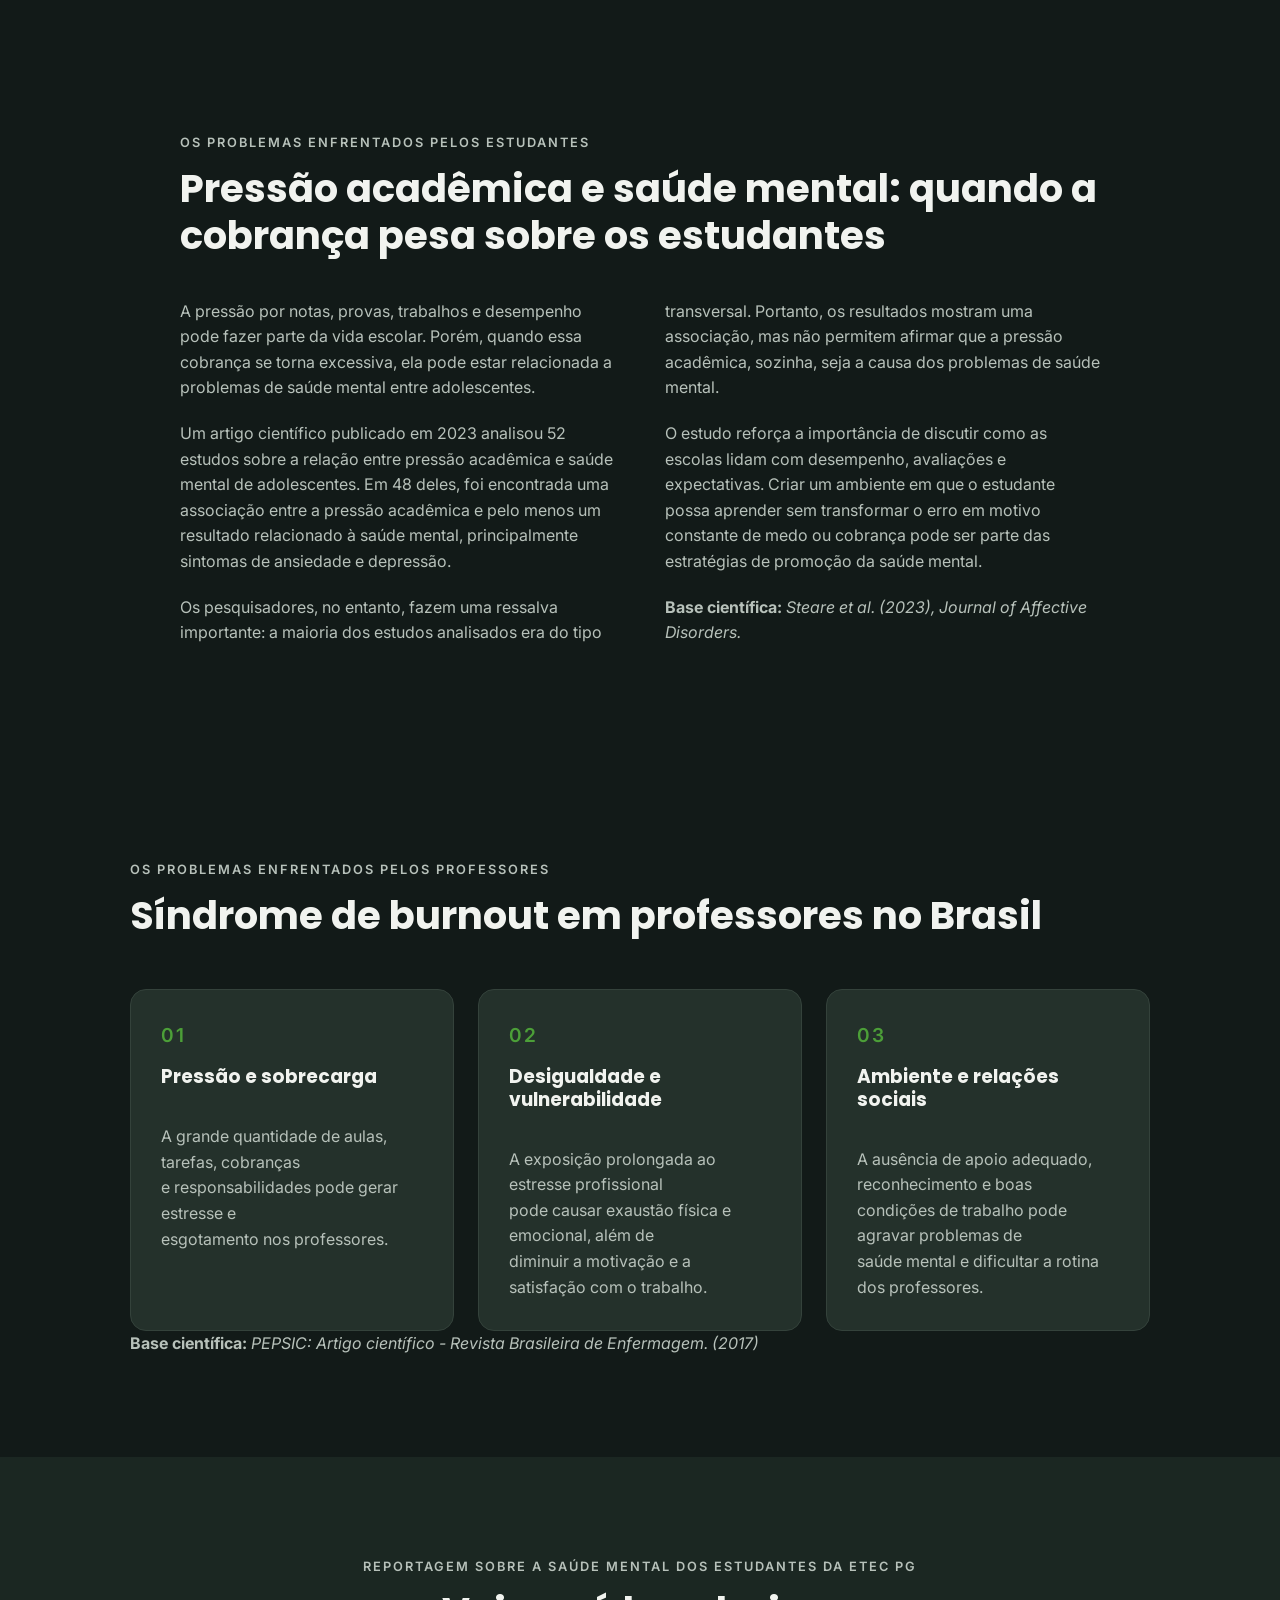
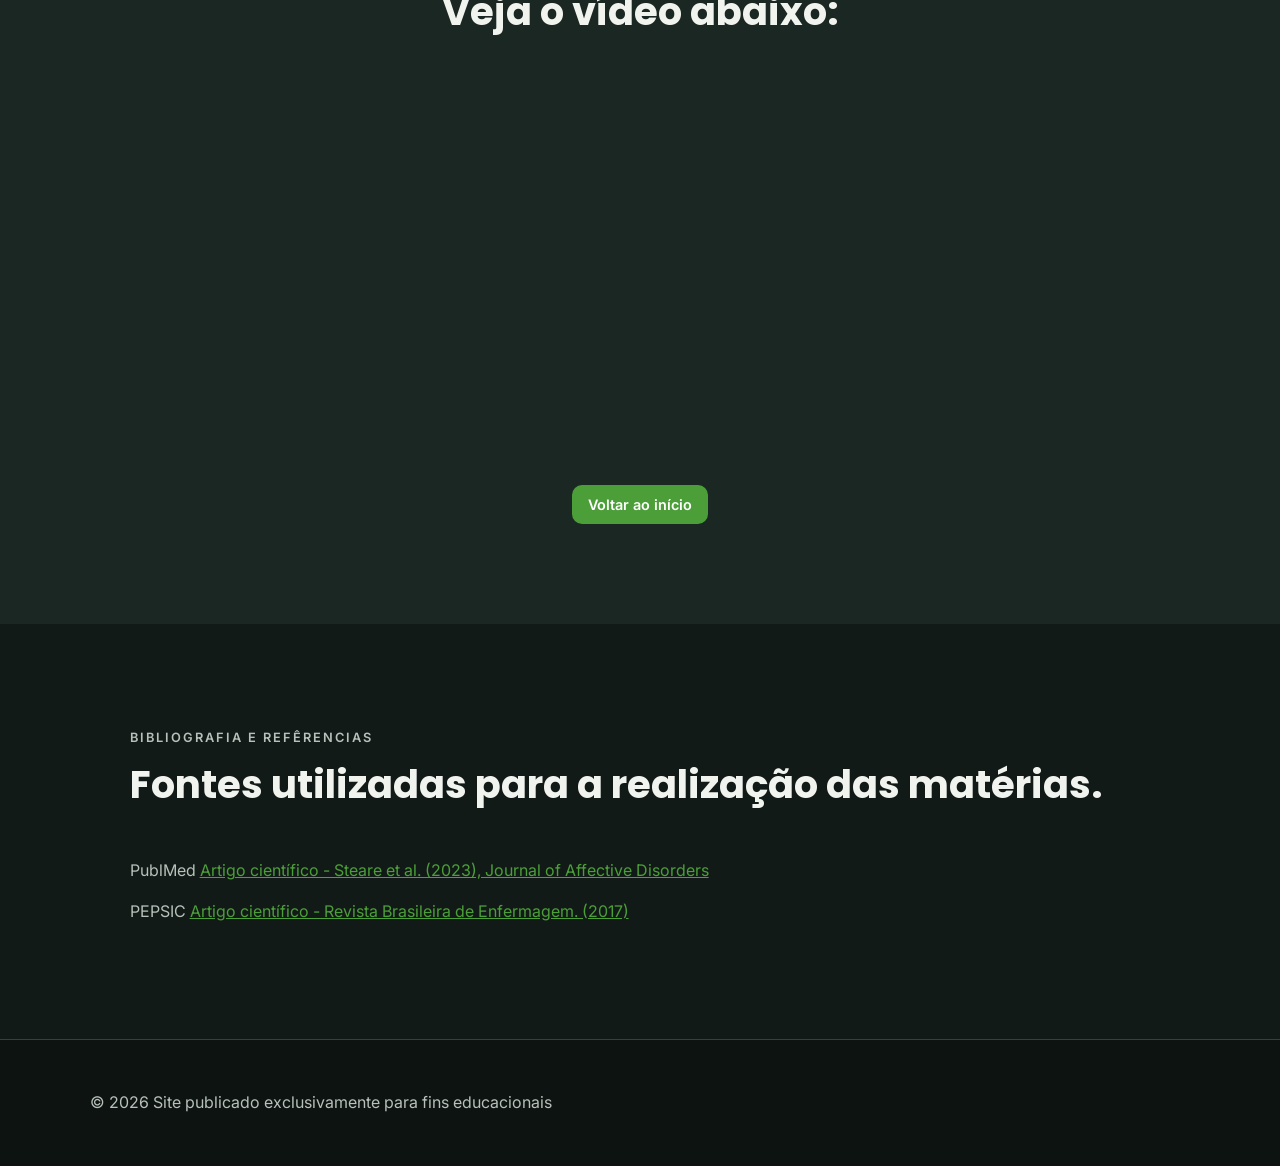
==== commit dd441da9: "Add files via upload" ====
--- a/index.html
+++ b/index.html
@@ -182,7 +182,7 @@
                 </p>
 
                 <p>
-                    Uma revisão sistemática publicada em 2023 analisou 52 estudos sobre a relação entre pressão
+                    Um artigo científico publicado em 2023 analisou 52 estudos sobre a relação entre pressão
                     acadêmica e saúde mental de
                     adolescentes. Em 48 deles, foi encontrada uma associação entre a pressão acadêmica e pelo menos um
                     resultado relacionado
@@ -190,7 +190,7 @@
                 </p>
 
                 <p>
-                    Os pesquisadores, entretanto, fazem uma ressalva importante: a maioria dos estudos analisados era do
+                    Os pesquisadores, no entanto, fazem uma ressalva importante: a maioria dos estudos analisados era do
                     tipo transversal.
                     Portanto, os resultados mostram uma associação, mas não permitem afirmar que a pressão acadêmica,
                     sozinha, seja a causa
@@ -288,7 +288,9 @@
                 </article>
 
             </div>
-
+            <p>
+                <b>Base científica:</b> <i>PEPSIC: Artigo científico - Revista Brasileira de Enfermagem. (2017)</i>
+            </p>
         </section>
 
 
@@ -324,7 +326,7 @@
             <div class="section-title">
 
                 <span>
-                    Fontes
+                    Bibliografia e refêrencias
                 </span>
 
                 <h2>
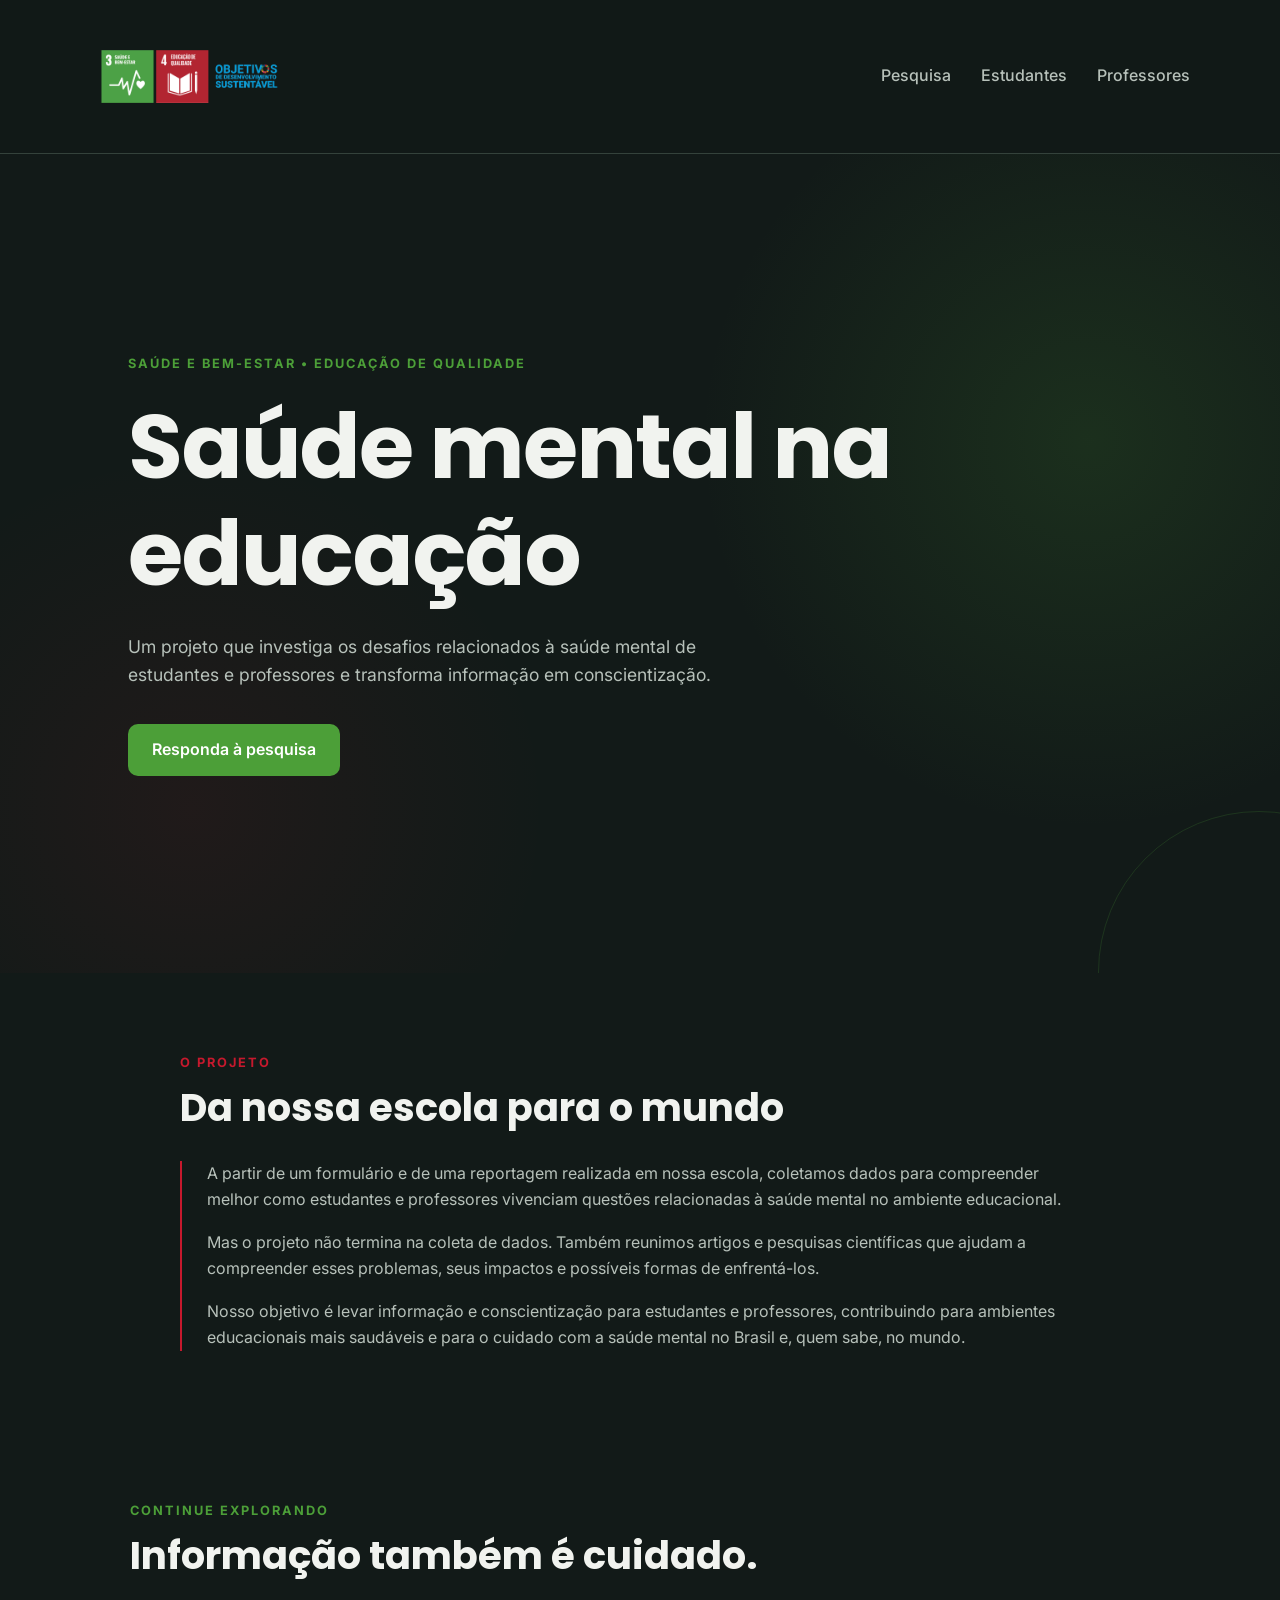
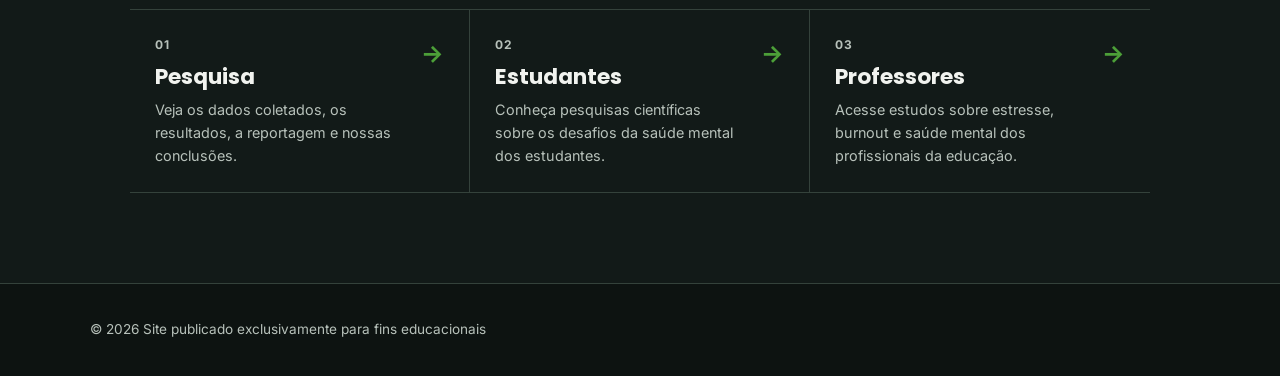
==== commit 80136811: "Add files via upload" ====
--- a/index.html
+++ b/index.html
@@ -1,384 +1,153 @@
 <!DOCTYPE html>
-
 <html lang="pt-BR">
 
 <head>
     <meta charset="UTF-8">
     <meta name="viewport" content="width=device-width, initial-scale=1.0">
-
-
     <meta name="description"
-        content="Site educacional sobre saúde mental de estudantes e professores, relacionado aos ODS 3 e 4.">
-
-    <title>Saúde Mental dos Estudantes</title>
-
+        content="Projeto educacional sobre saúde mental de estudantes e professores, com pesquisa realizada em ambiente escolar e acesso a estudos científicos.">
+    <title>Saúde Mental na Educação</title>
     <link rel="stylesheet" href="css/style.css">
-
-
 </head>
 
 <body>
-
-
     <!-- HEADER -->
-
     <header>
-
         <nav>
-
-            <a href="#inicio" class="logo" aria-label="Voltar ao início">
+            <a href="index.html" class="logo" aria-label="Voltar ao início">
                 <img src="assets/Logos/Logo - site.png" alt="Logo do site">
             </a>
-
-
             <ul id="menu-principal">
-
                 <li>
-                    <a href="#inicio">Início</a>
+                    <a href="pesquisa.html">Pesquisa</a>
                 </li>
-
                 <li>
-                    <a href="#ods">ODS</a>
+                    <a href="estudantes.html">Estudantes</a>
                 </li>
-
                 <li>
-                    <a href="#problema">Estudantes</a>
+                    <a href="professores.html">Professores</a>
                 </li>
-
-                <li>
-                    <a href="#impactos">Professores</a>
-                </li>
-
-                <li>
-                    <a href="#conscientizacao">
-                        <b>Reportagem</b>
-                    </a>
-                </li>
-
             </ul>
-
         </nav>
-
     </header>
-
+    <!-- MENU MOBILE -->
     <button class="menu-mobile" type="button" aria-label="Abrir menu" aria-expanded="false"
         aria-controls="menu-principal">
-
         <span></span>
         <span></span>
         <span></span>
-
     </button>
-
     <main>
-
-
-        <!-- 1. FORMULÁRIO / PESQUISA -->
-
-        <section id="inicio" class="hero">
-
+        <!-- APRESENTAÇÃO -->
+        <section class="hero">
             <div class="hero-content">
-
                 <span>
-                    Saúde e bem-estar e Educação de Qualidade
+                    Saúde e bem-estar • Educação de qualidade
                 </span>
-
                 <h1>
-                    Precisamos saber sobre você!
+                    Saúde mental na educação
                 </h1>
-
                 <p>
-                    Responda ao formulário abaixo e nos ajude a entender mais sobre
-                    o que os estudantes estão passando.
+                    Um projeto que investiga os desafios relacionados à saúde
+                    mental de estudantes e professores e transforma informação
+                    em conscientização.
                 </p>
-
                 <a href="https://docs.google.com/forms/d/e/1FAIpQLSenednMfHTSKgzez7a-b7bCZ8WXiZFSbiVUkIs9mBLbQMeDcw/viewform"
                     target="_blank" rel="noopener noreferrer" class="btn">
-
-                    Preencher formulário
-
+                    Responda à pesquisa
                 </a>
-
             </div>
-
         </section>
-
-
-        <!-- 2. ODS -->
-
-        <section id="ods" class="conteudo">
-
+        <!-- SOBRE O PROJETO -->
+        <section class="projeto">
             <div class="section-title">
-
                 <span>
-                    Os objetivos de desenvolvimento sustentável
+                    O projeto
                 </span>
-
                 <h2>
-                    Como esses ODS se relacionam com o tema?
-                </h2>
-
-            </div>
-
-
-            <div class="cards">
-
-                <article class="card">
-
-                    <span>ODS 03</span>
-
-                    <h3>
-                        Saúde e bem-estar
-                    </h3>
-
-                    <p>
-                        Promove a saúde mental e o bem-estar dos estudantes.
-                        Incentiva a prevenção de problemas relacionados à saúde mental.
-                        Busca ampliar o acesso a apoio e cuidados psicológicos.
-                        Contribui para um ambiente escolar mais saudável e acolhedor.
-                    </p>
-
-                </article>
-
-
-                <article class="card">
-
-                    <span>ODS 04</span>
-
-                    <h3>
-                        Educação de qualidade
-                    </h3>
-
-                    <p>
-                        Defende uma educação que considere também o bem-estar dos estudantes.
-                        Um ambiente escolar saudável favorece a aprendizagem e a permanência dos alunos.
-                        Combater problemas sociais ajuda a tornar a educação mais inclusiva e igualitária.
-                        Valoriza espaços de ensino seguros, acolhedores e livres de discriminação.
-                    </p>
-
-                </article>
-
-            </div>
-
-        </section>
-
-
-        <section id="problema" class="introducao">
-
-            <div class="section-title">
-                <span>Os problemas enfrentados pelos estudantes</span>
-
-                <h2>
-                    Pressão acadêmica e saúde mental: quando a cobrança pesa sobre os estudantes
+                    Da nossa escola para o mundo
                 </h2>
             </div>
-
-            <div class="texto-problema">
-
+            <div class="texto-projeto">
                 <p>
-                    A pressão por notas, provas, trabalhos e desempenho pode fazer parte da vida escolar. Porém, quando
-                    essa cobrança se
-                    torna excessiva, ela pode estar relacionada a problemas de saúde mental entre adolescentes.
+                    A partir de um formulário e de uma reportagem realizada
+                    em nossa escola, coletamos dados para compreender melhor
+                    como estudantes e professores vivenciam questões relacionadas
+                    à saúde mental no ambiente educacional.
                 </p>
-
                 <p>
-                    Um artigo científico publicado em 2023 analisou 52 estudos sobre a relação entre pressão
-                    acadêmica e saúde mental de
-                    adolescentes. Em 48 deles, foi encontrada uma associação entre a pressão acadêmica e pelo menos um
-                    resultado relacionado
-                    à saúde mental, principalmente sintomas de ansiedade e depressão.
+                    Mas o projeto não termina na coleta de dados. Também reunimos
+                    artigos e pesquisas científicas que ajudam a compreender esses
+                    problemas, seus impactos e possíveis formas de enfrentá-los.
                 </p>
-
                 <p>
-                    Os pesquisadores, no entanto, fazem uma ressalva importante: a maioria dos estudos analisados era do
-                    tipo transversal.
-                    Portanto, os resultados mostram uma associação, mas não permitem afirmar que a pressão acadêmica,
-                    sozinha, seja a causa
-                    dos problemas de saúde mental.
+                    Nosso objetivo é levar informação e conscientização para
+                    estudantes e professores, contribuindo para ambientes educacionais
+                    mais saudáveis e para o cuidado com a saúde mental no Brasil
+                    e, quem sabe, no mundo.
                 </p>
-
-                <p>
-                    O estudo reforça a importância de discutir como as escolas lidam com desempenho, avaliações e
-                    expectativas. Criar um
-                    ambiente em que o estudante possa aprender sem transformar o erro em motivo constante de medo ou
-                    cobrança pode ser parte
-                    das estratégias de promoção da saúde mental.
-                </p>
-
-                <p>
-                    <b>Base científica:</b> <i>Steare et al. (2023), Journal of Affective Disorders.</i>
-                </p>
-
             </div>
-
         </section>
-
-
-
-
-
-
-        <!-- 4. PROBLEMAS DOS PROFESSORES -->
-
-        <section id="impactos" class="impactos">
-
+        <!-- NAVEGAÇÃO DO PROJETO -->
+        <section class="explore">
             <div class="section-title">
-
                 <span>
-                    Os problemas enfrentados pelos professores
+                    Continue explorando
                 </span>
-
                 <h2>
-                    Síndrome de burnout em professores no Brasil
+                    Informação também é cuidado.
                 </h2>
-
             </div>
-
-
-            <div class="cards">
-
-                <article class="card">
-
-                    <span>01</span>
-
-                    <h3>
-                        Pressão e sobrecarga
-                    </h3>
-
-                    <p>
-                        A grande quantidade de aulas, tarefas, cobranças
-                        e responsabilidades pode gerar estresse e
-                        esgotamento nos professores.
-                    </p>
-
-                </article>
-
-
-                <article class="card">
-
-                    <span>02</span>
-
-                    <h3>
-                        Desigualdade e vulnerabilidade
-                    </h3>
-
-                    <p>
-                        A exposição prolongada ao estresse profissional
-                        pode causar exaustão física e emocional, além de
-                        diminuir a motivação e a satisfação com o trabalho.
-                    </p>
-
-                </article>
-
-
-                <article class="card">
-
-                    <span>03</span>
-
-                    <h3>
-                        Ambiente e relações sociais
-                    </h3>
-
-                    <p>
-                        A ausência de apoio adequado, reconhecimento e boas
-                        condições de trabalho pode agravar problemas de
-                        saúde mental e dificultar a rotina dos professores.
-                    </p>
-
-                </article>
-
+            <div class="explore-links">
+                <a href="pesquisa.html" class="explore-item">
+                    <div>
+                        <span>01</span>
+                        <h3>
+                            Pesquisa
+                        </h3>
+                        <p>
+                            Veja os dados coletados, os resultados,
+                            a reportagem e nossas conclusões.
+                        </p>
+                    </div>
+                    <strong>→</strong>
+                </a>
+                <a href="estudantes.html" class="explore-item">
+                    <div>
+                        <span>02</span>
+                        <h3>
+                            Estudantes
+                        </h3>
+                        <p>
+                            Conheça pesquisas científicas sobre os
+                            desafios da saúde mental dos estudantes.
+                        </p>
+                    </div>
+                    <strong>→</strong>
+                </a>
+                <a href="professores.html" class="explore-item">
+                    <div>
+                        <span>03</span>
+                        <h3>
+                            Professores
+                        </h3>
+                        <p>
+                            Acesse estudos sobre estresse, burnout
+                            e saúde mental dos profissionais da educação.
+                        </p>
+                    </div>
+                    <strong>→</strong>
+                </a>
             </div>
-            <p>
-                <b>Base científica:</b> <i>PEPSIC: Artigo científico - Revista Brasileira de Enfermagem. (2017)</i>
-            </p>
         </section>
-
-
-        <!-- 5. REPORTAGEM -->
-
-        <section id="conscientizacao" class="destaque">
-
-            <span>
-                Reportagem sobre a saúde mental dos estudantes da ETEC PG
-            </span>
-
-            <h2>
-                Veja o vídeo abaixo:
-            </h2>
-
-            <iframe src="https://www.youtube.com/embed/RS4ZzYjFZcE" title="Reportagem sobre saúde mental dos estudantes"
-                frameborder="0"
-                allow="accelerometer; autoplay; clipboard-write; encrypted-media; gyroscope; picture-in-picture; web-share"
-                referrerpolicy="strict-origin-when-cross-origin" allowfullscreen>
-            </iframe>
-
-            <a href="#inicio" class="btn">
-                Voltar ao início
-            </a>
-
-        </section>
-
-
-        <!-- 6. REFERÊNCIAS -->
-
-        <section class="referencias">
-
-            <div class="section-title">
-
-                <span>
-                    Bibliografia e refêrencias
-                </span>
-
-                <h2>
-                    Fontes utilizadas para a realização das matérias.
-                </h2>
-
-            </div>
-
-
-            <p>
-                PublMed
-
-                <a href="https://pubmed.ncbi.nlm.nih.gov/37437728/" target="_blank" rel="noopener noreferrer">
-
-                    Artigo científico - Steare et al. (2023), Journal of Affective Disorders
-
-                </a>
-
-            </p>
-
-
-            <p>
-                PEPSIC
-
-                <a href="https://pepsic.bvsalud.org/scielo.php?script=sci_arttext&pid=S1677-11682017000200013"
-                    target="_blank" rel="noopener noreferrer">
-
-                    Artigo científico - Revista Brasileira de Enfermagem. (2017)
-
-                </a>
-
-            </p>
-
-        </section>
-
     </main>
-
-
     <!-- FOOTER -->
-
     <footer>
-
         <p>
             &copy; 2026 Site publicado exclusivamente para fins educacionais
         </p>
-
     </footer>
-
-
     <script src="js/script.js"></script>
-
-
 </body>
 
 </html>
--- a/css/style.css
+++ b/css/style.css
@@ -1,5 +1,7 @@
 @import url('https://fonts.googleapis.com/css2?family=Inter:wght@400;500;600;700&family=Poppins:wght@500;600;700&display=swap');
-
+/* =========================================================
+   VARIÁVEIS
+========================================================= */
 :root {
     --fundo: #121A18;
     --fundo-secundario: #1B2722;
@@ -11,44 +13,39 @@
     --borda: #34423B;
     --raio: 16px;
 }
-
-/* RESET */
-
+/* =========================================================
+   RESET
+========================================================= */
 * {
     margin: 0;
     padding: 0;
     box-sizing: border-box;
 }
-
 html {
     scroll-behavior: smooth;
 }
-
 body {
     background-color: var(--fundo);
     color: var(--texto);
     font-family: 'Inter', sans-serif;
     line-height: 1.6;
 }
-
 h1,
 h2,
 h3 {
     font-family: 'Poppins', sans-serif;
     line-height: 1.2;
 }
-
 a {
     color: inherit;
     text-decoration: none;
 }
-
 button {
     font-family: inherit;
 }
-
-/* HEADER */
-
+/* =========================================================
+   HEADER
+========================================================= */
 header {
     width: 100%;
     padding: 20px 7%;
@@ -59,501 +56,404 @@
     z-index: 100;
     backdrop-filter: blur(12px);
 }
-
 nav {
     max-width: 1200px;
     margin: auto;
     display: flex;
     align-items: center;
     justify-content: space-between;
-    position: relative;
-}
-
+}
 header img {
     width: 200px;
     display: block;
 }
-
-.logo {
-    font-family: 'Poppins', sans-serif;
-    font-size: 1.3rem;
-    font-weight: 700;
-}
-
-/* MENU DESKTOP */
-
+/* =========================================================
+   MENU DESKTOP
+========================================================= */
 nav ul {
     display: flex;
     align-items: center;
     gap: 30px;
     list-style: none;
 }
-
 nav li a {
     color: var(--texto-secundario);
-    transition: color 0.3s ease;
-}
-
+    font-weight: 500;
+    transition:
+        color 0.3s ease,
+        opacity 0.3s ease;
+}
 nav li a:hover {
     color: var(--texto);
 }
-
-/* MENU MOBILE */
-
+/* =========================================================
+   MENU MOBILE
+========================================================= */
 .menu-mobile {
     display: none;
 }
-
-/* ESTRUTURA GERAL */
-
-section {
-    max-width: 1200px;
-    margin: auto;
-    padding: 100px 7%;
-}
-
-span {
-    color: var(--texto-secundario);
-    font-size: 0.8rem;
-    font-weight: 600;
-    letter-spacing: 2px;
-    text-transform: uppercase;
-}
-
-.section-title {
-    margin-bottom: 50px;
-}
-
-.section-title h2,
-section h2 {
-    margin-top: 12px;
-    font-size: 2.4rem;
-}
-
-p {
-    color: var(--texto-secundario);
-}
-
-/* HERO */
-
+/* =========================================================
+   HERO
+========================================================= */
 .hero {
-    min-height: 80vh;
+    min-height: calc(100vh - 81px);
     max-width: none;
     display: flex;
     align-items: center;
-    padding: 120px 10%;
-
+    padding: 80px 10%;
+    position: relative;
+    overflow: hidden;
     background:
         radial-gradient(
-            circle at 80% 40%,
-            rgba(76, 159, 56, 0.12),
-            transparent 35%
+            circle at 85% 35%,
+            rgba(76, 159, 56, 0.16),
+            transparent 32%
+        ),
+        radial-gradient(
+            circle at 15% 80%,
+            rgba(198, 25, 45, 0.08),
+            transparent 28%
         ),
         var(--fundo);
 }
-
+/* detalhe decorativo */
+.hero::after {
+    content: "";
+    position: absolute;
+    width: 320px;
+    height: 320px;
+    right: -140px;
+    bottom: -160px;
+    border: 1px solid rgba(76, 159, 56, 0.2);
+    border-radius: 50%;
+}
+/* conteúdo */
 .hero-content {
-    max-width: 750px;
-}
-
+    max-width: 780px;
+    position: relative;
+    z-index: 1;
+}
+.hero span {
+    display: inline-block;
+    color: var(--ods4);
+    font-size: 0.8rem;
+    font-weight: 700;
+    letter-spacing: 2px;
+    text-transform: uppercase;
+    margin-bottom: 18px;
+}
 .hero h1 {
-    margin: 20px 0;
-    font-size: clamp(3rem, 6vw, 5rem);
-}
-
+    max-width: 800px;
+    margin-bottom: 25px;
+    font-size: clamp(3.2rem, 7vw, 6rem);
+    letter-spacing: -2px;
+}
 .hero p {
     max-width: 650px;
     margin-bottom: 35px;
+    color: var(--texto-secundario);
     font-size: 1.1rem;
 }
-
-/* BOTÕES */
-
+/* =========================================================
+   BOTÃO
+========================================================= */
 .btn {
-    display: inline-block;
-    padding: 12px 24px;
+    display: inline-flex;
+    align-items: center;
+    justify-content: center;
+    padding: 13px 24px;
     border: none;
     border-radius: 10px;
     background-color: var(--ods4);
     color: white;
     font-weight: 600;
     cursor: pointer;
-
     transition:
         transform 0.3s ease,
-        filter 0.3s ease;
-}
-
+        filter 0.3s ease,
+        box-shadow 0.3s ease;
+}
 .btn:hover {
     transform: translateY(-2px);
     filter: brightness(1.1);
-}
-
-/* ODS */
-
-#ods .cards {
-    display: grid;
-    grid-template-columns: repeat(2, minmax(0, 350px));
-    justify-content: center;
-    gap: 30px;
-}
-
-/* CARDS */
-
-.cards {
+    box-shadow:
+        0 8px 25px rgba(76, 159, 56, 0.2);
+}
+/* =========================================================
+   PROJETO
+========================================================= */
+.projeto {
+    max-width: 1100px;
+    margin: auto;
+    padding: 80px 7%;
+}
+.section-title {
+    margin-bottom: 30px;
+}
+.section-title span {
+    display: block;
+    color: var(--ods3);
+    font-size: 0.8rem;
+    font-weight: 700;
+    letter-spacing: 2px;
+    text-transform: uppercase;
+    margin-bottom: 12px;
+}
+.section-title h2 {
+    max-width: 800px;
+    font-size: 2.4rem;
+}
+/* texto da matéria */
+.texto-projeto {
+    max-width: 900px;
+    padding-left: 25px;
+    border-left: 2px solid var(--ods3);
+}
+.texto-projeto p {
+    margin-bottom: 18px;
+    color: var(--texto-secundario);
+    font-size: 1rem;
+}
+.texto-projeto p:last-child {
+    margin-bottom: 0;
+}
+/* =========================================================
+   EXPLORE
+========================================================= */
+.explore {
+    max-width: 1200px;
+    margin: auto;
+    padding: 70px 7% 90px;
+}
+.explore .section-title {
+    margin-bottom: 30px;
+}
+.explore .section-title span {
+    color: var(--ods4);
+}
+/* links */
+.explore-links {
     display: grid;
     grid-template-columns: repeat(3, 1fr);
-    gap: 24px;
-}
-
-.card {
-    padding: 30px;
+    border-top: 1px solid var(--borda);
+    border-bottom: 1px solid var(--borda);
+}
+/* cada página */
+.explore-item {
+    min-height: 180px;
+    padding: 25px;
+    display: flex;
+    align-items: flex-start;
+    justify-content: space-between;
+    gap: 20px;
+    border-right: 1px solid var(--borda);
+    transition:
+        background-color 0.3s ease,
+        transform 0.3s ease;
+}
+.explore-item:last-child {
+    border-right: none;
+}
+.explore-item:hover {
     background-color: var(--card);
-    border: 1px solid var(--borda);
-    border-radius: var(--raio);
-    transition: transform 0.3s ease;
-}
-
-.card:hover {
-    transform: translateY(-5px);
-}
-
-.card > span {
+}
+/* número */
+.explore-item span {
+    display: block;
+    margin-bottom: 10px;
+    color: var(--texto-secundario);
+    font-size: 0.75rem;
+    font-weight: 700;
+    letter-spacing: 1px;
+}
+/* título */
+.explore-item h3 {
+    margin-bottom: 8px;
+    font-size: 1.35rem;
+}
+/* descrição */
+.explore-item p {
+    max-width: 250px;
+    color: var(--texto-secundario);
+    font-size: 0.9rem;
+}
+/* seta */
+.explore-item strong {
     color: var(--ods4);
-    font-size: 1.2rem;
-}
-
-.card h3 {
-    margin: 15px 0 10px;
-}
-
-.card p {
-    white-space: pre-line;
-}
-
-/* PROBLEMAS DOS ESTUDANTES */
-
-.introducao {
-    max-width: 1100px;
-}
-
-.introducao .section-title {
-    width: 100%;
-    margin-bottom: 40px;
-}
-
-/* TEXTO EM DUAS COLUNAS */
-
-.texto-problema {
-    column-count: 2;
-    column-gap: 50px;
-}
-
-.texto-problema p {
-    margin-bottom: 20px;
-}
-
-.texto-problema h3 {
-    margin: 25px 0 10px;
-    break-after: avoid;
-}
-
-/* DESTAQUE / REPORTAGEM */
-
-.destaque {
-    max-width: none;
-    display: flex;
-    flex-direction: column;
-    align-items: center;
-    text-align: center;
-    background-color: var(--fundo-secundario);
-}
-
-.destaque iframe {
-    width: min(600px, 100%);
-    height: 400px;
-    margin: 20px 0 30px;
-    border: none;
-    border-radius: 10px;
-}
-
-.destaque .btn {
-    padding: 8px 16px;
-    font-size: 0.9rem;
-}
-
-/* REFERÊNCIAS */
-
-.referencias p {
-    margin-bottom: 15px;
-}
-
-.referencias p a {
-    color: var(--ods4);
-    text-decoration: underline;
-    overflow-wrap: anywhere;
-}
-
-.referencias p a:hover {
-    filter: brightness(1.2);
-}
-
-/* FOOTER */
-
+    font-size: 1.5rem;
+    transition:
+        transform 0.3s ease;
+}
+.explore-item:hover strong {
+    transform: translateX(5px);
+}
+/* =========================================================
+   FOOTER
+========================================================= */
 footer {
-    padding: 50px 7%;
+    padding: 35px 7%;
     background-color: #0D1311;
     border-top: 1px solid var(--borda);
-    display: flex;
-    justify-content: space-between;
-    gap: 40px;
-}
-
+}
 footer p {
-    margin: 0;
-}
-
-/* RESPONSIVIDADE */
-
+    color: var(--texto-secundario);
+    font-size: 0.85rem;
+}
+/* =========================================================
+   RESPONSIVIDADE
+========================================================= */
 @media (max-width: 800px) {
-
     /* HEADER */
-
     header {
-        padding: 20px 7%;
+        padding: 18px 7%;
         position: static;
         backdrop-filter: none;
     }
-
     nav {
-        flex-direction: row;
         justify-content: space-between;
-        align-items: center;
-    }
-
+    }
     header img {
-        width: 200px;
-    }
-
-    /* BOTÃO DO MENU */
-
+        width: 180px;
+    }
+    /* BOTÃO MOBILE */
     .menu-mobile {
         display: flex;
-
         position: fixed;
-        top: 50px;
+        top: 20px;
         right: 20px;
-
         width: 45px;
         height: 45px;
-
         padding: 0;
-
         background-color: var(--card);
         border: 1px solid var(--borda);
         border-radius: 10px;
-
         cursor: pointer;
-
         align-items: center;
         justify-content: center;
-
         z-index: 9999;
     }
-
     /* BARRINHAS */
-
     .menu-mobile span {
         position: absolute;
-
         width: 24px;
         height: 3px;
-
         background-color: var(--texto);
         border-radius: 5px;
-
         transition:
             transform 0.3s ease,
             opacity 0.3s ease;
     }
-
-    /* MENU FECHADO */
-
     .menu-mobile span:nth-child(1) {
         transform: translateY(-7px);
     }
-
     .menu-mobile span:nth-child(2) {
         transform: translateY(0);
     }
-
     .menu-mobile span:nth-child(3) {
         transform: translateY(7px);
     }
-
-    /* MENU ABERTO -> X */
-
+    /* X */
     .menu-mobile.menu-aberto span:nth-child(1) {
         transform: rotate(45deg);
     }
-
     .menu-mobile.menu-aberto span:nth-child(2) {
         opacity: 0;
     }
-
     .menu-mobile.menu-aberto span:nth-child(3) {
         transform: rotate(-45deg);
     }
-
-    /* MENU MOBILE */
-
-        nav ul {
+    /* MENU */
+    nav ul {
         position: fixed;
         top: 85px;
-        left: 7%;
-        width: 86%;
-
+        right: 20px;
+        width: 250px;
         padding: 25px;
-
         display: flex;
         flex-direction: column;
         align-items: flex-start;
         gap: 20px;
-
         background-color: var(--fundo-secundario);
         border: 1px solid var(--borda);
         border-radius: 12px;
-
         opacity: 0;
         visibility: hidden;
         transform: translateY(-10px);
-
         transition:
             opacity 0.3s ease,
             transform 0.3s ease,
             visibility 0.3s;
-
         z-index: 9998;
     }
-
     nav ul.menu-aberto {
         opacity: 1;
         visibility: visible;
         transform: translateY(0);
     }
-
-    /* SEÇÕES */
-
-    section {
+    /* HERO */
+    .hero {
+        min-height: calc(100vh - 77px);
         padding: 70px 7%;
     }
-
-    /* HERO */
-
+    .hero h1 {
+        font-size: 3.2rem;
+        letter-spacing: -1px;
+    }
+    /* PROJETO */
+    .projeto {
+        padding: 70px 7%;
+    }
+    .section-title h2 {
+        font-size: 2rem;
+    }
+    /* EXPLORE */
+    .explore {
+        padding: 60px 7%;
+    }
+    .explore-links {
+        grid-template-columns: 1fr;
+    }
+    .explore-item {
+        min-height: auto;
+        border-right: none;
+        border-bottom: 1px solid var(--borda);
+    }
+    .explore-item:last-child {
+        border-bottom: none;
+    }
+}
+/* =========================================================
+   CELULARES PEQUENOS
+========================================================= */
+@media (max-width: 500px) {
+    header {
+        padding: 15px 5%;
+    }
+    header img {
+        width: 170px;
+    }
     .hero {
-        min-height: 70vh;
-        padding: 80px 7%;
-    }
-
+        padding: 60px 7%;
+    }
     .hero h1 {
-        font-size: 2.8rem;
-    }
-
+        font-size: 2.5rem;
+    }
     .hero p {
         font-size: 1rem;
     }
-
-    /* TÍTULOS */
-
-    section h2,
-    .section-title h2 {
-        font-size: 2rem;
-    }
-
-    /* TEXTO DOS ESTUDANTES */
-
-    .texto-problema {
-        column-count: 1;
-    }
-
-    /* CARDS */
-
-    .cards {
-        grid-template-columns: 1fr;
-    }
-
-    #ods .cards {
-        grid-template-columns: 1fr;
-    }
-
-    /* REPORTAGEM */
-
-    .destaque iframe {
-        width: 100%;
-        max-width: 600px;
-        height: 250px;
-    }
-
-    /* FOOTER */
-
-    footer {
-        flex-direction: column;
-    }
-}
-
-/* CELULARES PEQUENOS */
-
-@media (max-width: 500px) {
-
-    header {
-        padding: 15px 5%;
-    }
-
-    header img {
-        width: 180px;
-    }
-
-    nav ul {
-        left: -5%;
-        width: 110%;
-        padding: 25px 5%;
-    }
-
-    section {
-        padding: 60px 5%;
-    }
-
-    .hero {
-        padding: 80px 7%;
-    }
-
-    .hero h1 {
-        font-size: 2.3rem;
-    }
-
-    .hero p {
-        font-size: 1rem;
-    }
-
-    section h2,
+    .projeto {
+        padding: 60px 7%;
+    }
     .section-title h2 {
         font-size: 1.8rem;
     }
-
-    .card {
-        padding: 25px;
-    }
-
-    .destaque iframe {
-        height: 200px;
-    }
-
-    .destaque .btn {
-        padding: 8px 14px;
-    }
-
+    .texto-projeto {
+        padding-left: 18px;
+    }
+    .explore {
+        padding: 50px 7%;
+    }
     footer {
-        padding: 40px 5%;
-    }
-}
-
+        padding: 30px 7%;
+    }
+}
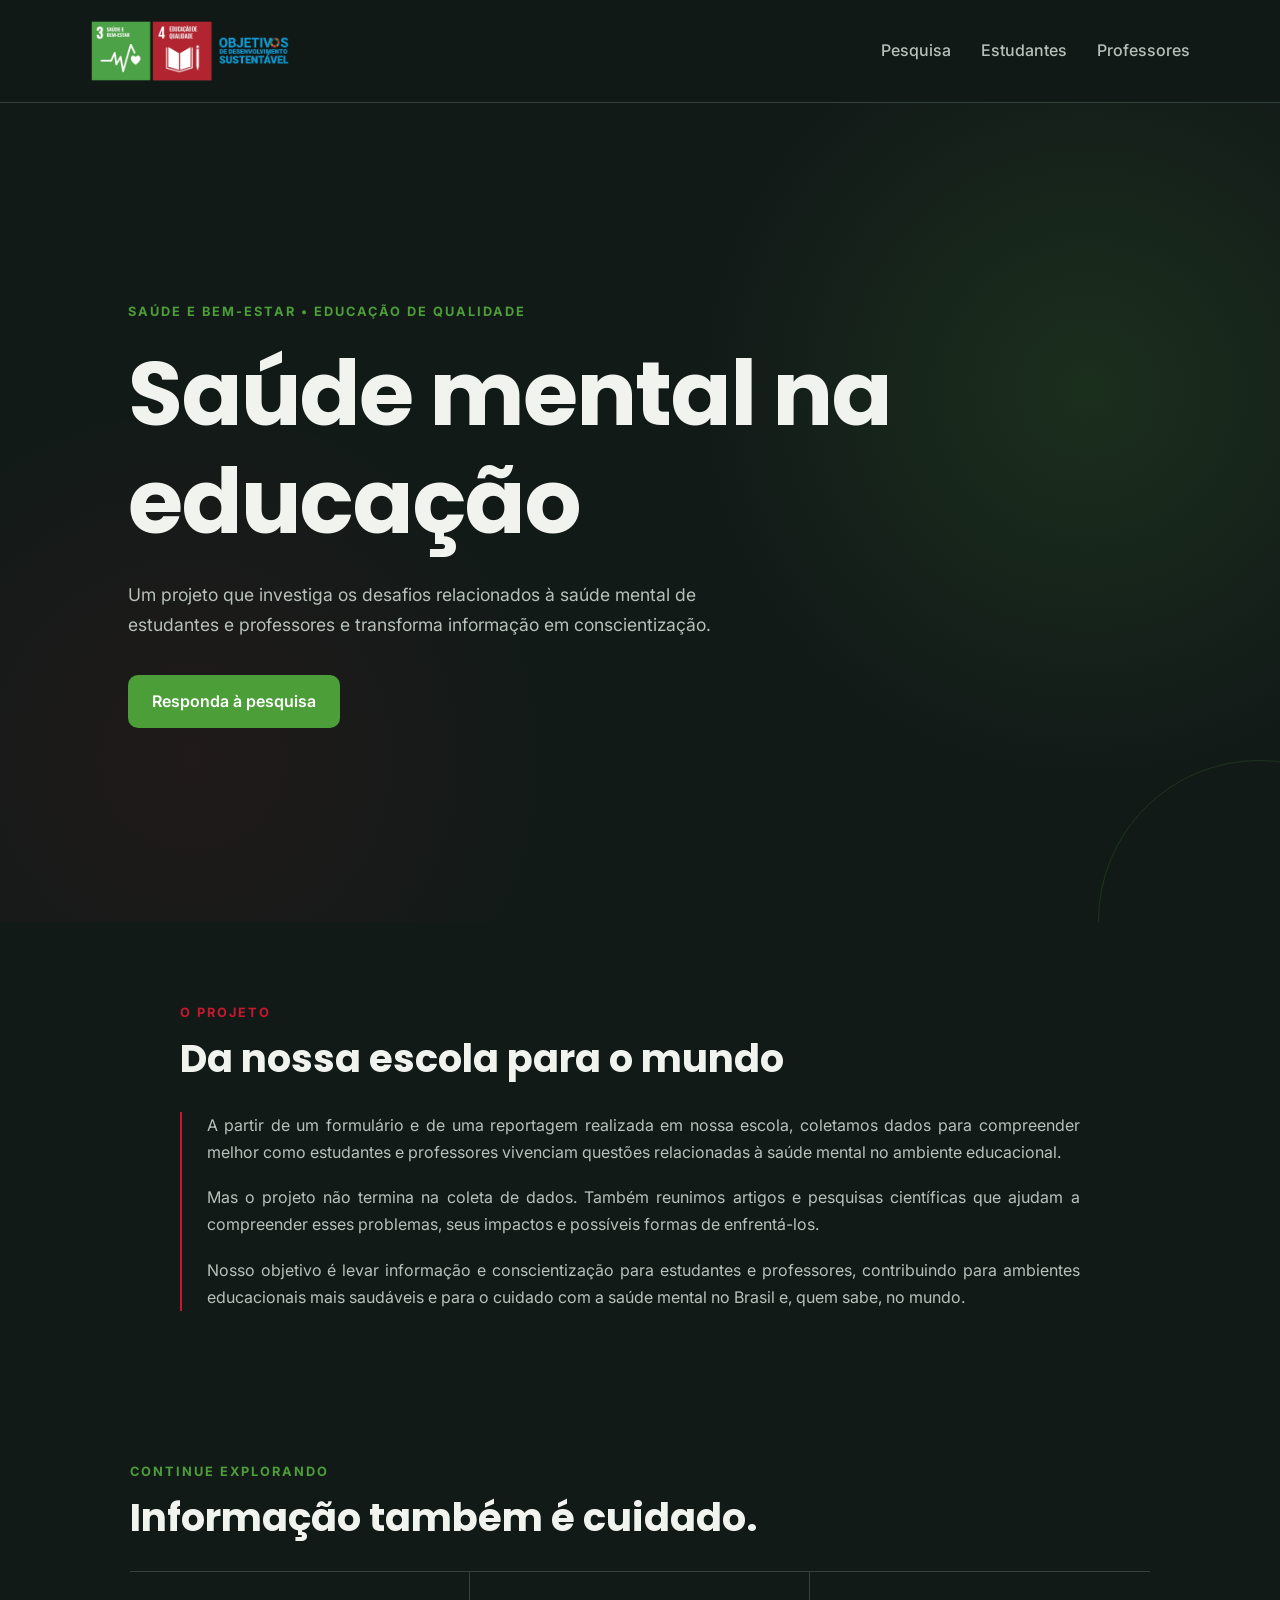
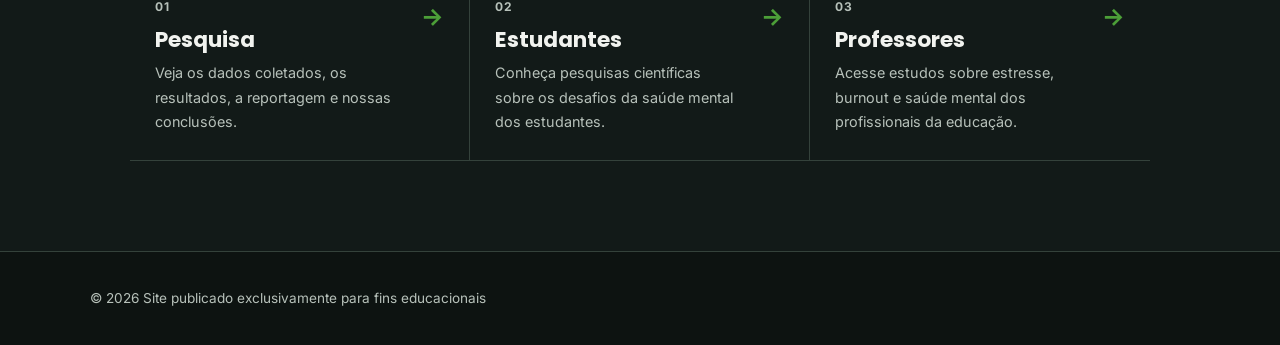
==== commit 18fa4a68: "Add files via upload" ====
--- a/index.html
+++ b/index.html
@@ -7,6 +7,19 @@
     <meta name="description"
         content="Projeto educacional sobre saúde mental de estudantes e professores, com pesquisa realizada em ambiente escolar e acesso a estudos científicos.">
     <title>Saúde Mental na Educação</title>
+    <link rel="icon"
+        href="data:image/svg+xml,%3Csvg xmlns='http://www.w3.org/2000/svg' viewBox='0 0 100 100'%3E%3Ctext y='.9em' font-size='90'%3E%F0%9F%A7%A0%3C/text%3E%3C/svg%3E">
+    <meta property="og:type" content="website">
+    <meta property="og:locale" content="pt_BR">
+    <meta property="og:title" content="Saúde Mental na Educação">
+    <meta property="og:description"
+        content="Projeto educacional sobre saúde mental de estudantes e professores, com pesquisa realizada em ambiente escolar e acesso a estudos científicos.">
+    <meta property="og:image" content="assets/Logos/logo-site.png">
+    <meta name="twitter:card" content="summary_large_image">
+    <meta name="twitter:title" content="Saúde Mental na Educação">
+    <meta name="twitter:description"
+        content="Projeto educacional sobre saúde mental de estudantes e professores, com pesquisa realizada em ambiente escolar e acesso a estudos científicos.">
+    <meta name="twitter:image" content="assets/Logos/logo-site.png">
     <link rel="stylesheet" href="css/style.css">
 </head>
 
@@ -14,8 +27,11 @@
     <!-- HEADER -->
     <header>
         <nav>
-            <a href="index.html" class="logo" aria-label="Voltar ao início">
-                <img src="assets/Logos/Logo - site.png" alt="Logo do site">
+            <a href="index.html" class="logo" aria-label="Ir para a página inicial">
+                <picture>
+                    <source srcset="assets/Logos/logo-site.webp" type="image/webp">
+                    <img src="assets/Logos/logo-site.png" alt="Logo do site" width="900" height="279">
+                </picture>
             </a>
             <ul id="menu-principal">
                 <li>
@@ -68,7 +84,7 @@
                     Da nossa escola para o mundo
                 </h2>
             </div>
-            <div class="texto-projeto">
+            <div class="texto-projeto" data-reveal>
                 <p>
                     A partir de um formulário e de uma reportagem realizada
                     em nossa escola, coletamos dados para compreender melhor
@@ -98,7 +114,7 @@
                     Informação também é cuidado.
                 </h2>
             </div>
-            <div class="explore-links">
+            <div class="explore-links" data-reveal-group>
                 <a href="pesquisa.html" class="explore-item">
                     <div>
                         <span>01</span>
--- a/css/style.css
+++ b/css/style.css
@@ -1,459 +1,214 @@
-@import url('https://fonts.googleapis.com/css2?family=Inter:wght@400;500;600;700&family=Poppins:wght@500;600;700&display=swap');
-/* =========================================================
-   VARIÁVEIS
-========================================================= */
-:root {
-    --fundo: #121A18;
-    --fundo-secundario: #1B2722;
-    --card: #24312B;
-    --texto: #F1F3EF;
-    --texto-secundario: #B7C1BA;
-    --ods3: #C6192D;
-    --ods4: #4C9F38;
-    --borda: #34423B;
-    --raio: 16px;
-}
-/* =========================================================
-   RESET
-========================================================= */
-* {
-    margin: 0;
-    padding: 0;
-    box-sizing: border-box;
-}
-html {
-    scroll-behavior: smooth;
-}
-body {
-    background-color: var(--fundo);
-    color: var(--texto);
-    font-family: 'Inter', sans-serif;
-    line-height: 1.6;
-}
-h1,
-h2,
-h3 {
-    font-family: 'Poppins', sans-serif;
-    line-height: 1.2;
-}
-a {
-    color: inherit;
-    text-decoration: none;
-}
-button {
-    font-family: inherit;
-}
-/* =========================================================
-   HEADER
-========================================================= */
-header {
-    width: 100%;
-    padding: 20px 7%;
-    background-color: rgba(18, 26, 24, 0.92);
-    border-bottom: 1px solid var(--borda);
-    position: sticky;
-    top: 0;
-    z-index: 100;
-    backdrop-filter: blur(12px);
-}
-nav {
-    max-width: 1200px;
-    margin: auto;
-    display: flex;
-    align-items: center;
-    justify-content: space-between;
-}
-header img {
-    width: 200px;
-    display: block;
-}
-/* =========================================================
-   MENU DESKTOP
-========================================================= */
-nav ul {
-    display: flex;
-    align-items: center;
-    gap: 30px;
-    list-style: none;
-}
-nav li a {
-    color: var(--texto-secundario);
-    font-weight: 500;
-    transition:
-        color 0.3s ease,
-        opacity 0.3s ease;
-}
-nav li a:hover {
-    color: var(--texto);
-}
-/* =========================================================
-   MENU MOBILE
-========================================================= */
-.menu-mobile {
-    display: none;
-}
-/* =========================================================
-   HERO
-========================================================= */
-.hero {
-    min-height: calc(100vh - 81px);
-    max-width: none;
-    display: flex;
-    align-items: center;
-    padding: 80px 10%;
-    position: relative;
-    overflow: hidden;
-    background:
-        radial-gradient(
-            circle at 85% 35%,
-            rgba(76, 159, 56, 0.16),
-            transparent 32%
-        ),
-        radial-gradient(
-            circle at 15% 80%,
-            rgba(198, 25, 45, 0.08),
-            transparent 28%
-        ),
-        var(--fundo);
-}
-/* detalhe decorativo */
-.hero::after {
-    content: "";
-    position: absolute;
-    width: 320px;
-    height: 320px;
-    right: -140px;
-    bottom: -160px;
-    border: 1px solid rgba(76, 159, 56, 0.2);
-    border-radius: 50%;
-}
-/* conteúdo */
-.hero-content {
-    max-width: 780px;
-    position: relative;
-    z-index: 1;
-}
-.hero span {
-    display: inline-block;
-    color: var(--ods4);
-    font-size: 0.8rem;
-    font-weight: 700;
-    letter-spacing: 2px;
-    text-transform: uppercase;
-    margin-bottom: 18px;
-}
-.hero h1 {
-    max-width: 800px;
-    margin-bottom: 25px;
-    font-size: clamp(3.2rem, 7vw, 6rem);
-    letter-spacing: -2px;
-}
-.hero p {
-    max-width: 650px;
-    margin-bottom: 35px;
-    color: var(--texto-secundario);
-    font-size: 1.1rem;
-}
-/* =========================================================
-   BOTÃO
-========================================================= */
-.btn {
-    display: inline-flex;
-    align-items: center;
-    justify-content: center;
-    padding: 13px 24px;
-    border: none;
-    border-radius: 10px;
-    background-color: var(--ods4);
-    color: white;
-    font-weight: 600;
-    cursor: pointer;
-    transition:
-        transform 0.3s ease,
-        filter 0.3s ease,
-        box-shadow 0.3s ease;
-}
-.btn:hover {
-    transform: translateY(-2px);
-    filter: brightness(1.1);
-    box-shadow:
-        0 8px 25px rgba(76, 159, 56, 0.2);
-}
-/* =========================================================
-   PROJETO
-========================================================= */
-.projeto {
-    max-width: 1100px;
-    margin: auto;
-    padding: 80px 7%;
-}
-.section-title {
-    margin-bottom: 30px;
-}
-.section-title span {
-    display: block;
-    color: var(--ods3);
-    font-size: 0.8rem;
-    font-weight: 700;
-    letter-spacing: 2px;
-    text-transform: uppercase;
-    margin-bottom: 12px;
-}
-.section-title h2 {
-    max-width: 800px;
-    font-size: 2.4rem;
-}
-/* texto da matéria */
-.texto-projeto {
-    max-width: 900px;
-    padding-left: 25px;
-    border-left: 2px solid var(--ods3);
-}
-.texto-projeto p {
-    margin-bottom: 18px;
-    color: var(--texto-secundario);
-    font-size: 1rem;
-}
-.texto-projeto p:last-child {
-    margin-bottom: 0;
-}
-/* =========================================================
-   EXPLORE
-========================================================= */
-.explore {
-    max-width: 1200px;
-    margin: auto;
-    padding: 70px 7% 90px;
-}
-.explore .section-title {
-    margin-bottom: 30px;
-}
-.explore .section-title span {
-    color: var(--ods4);
-}
-/* links */
-.explore-links {
-    display: grid;
-    grid-template-columns: repeat(3, 1fr);
-    border-top: 1px solid var(--borda);
-    border-bottom: 1px solid var(--borda);
-}
-/* cada página */
-.explore-item {
-    min-height: 180px;
-    padding: 25px;
-    display: flex;
-    align-items: flex-start;
-    justify-content: space-between;
-    gap: 20px;
-    border-right: 1px solid var(--borda);
-    transition:
-        background-color 0.3s ease,
-        transform 0.3s ease;
-}
-.explore-item:last-child {
-    border-right: none;
-}
-.explore-item:hover {
-    background-color: var(--card);
-}
-/* número */
-.explore-item span {
-    display: block;
-    margin-bottom: 10px;
-    color: var(--texto-secundario);
-    font-size: 0.75rem;
-    font-weight: 700;
-    letter-spacing: 1px;
-}
-/* título */
-.explore-item h3 {
-    margin-bottom: 8px;
-    font-size: 1.35rem;
-}
-/* descrição */
-.explore-item p {
-    max-width: 250px;
-    color: var(--texto-secundario);
-    font-size: 0.9rem;
-}
-/* seta */
-.explore-item strong {
-    color: var(--ods4);
-    font-size: 1.5rem;
-    transition:
-        transform 0.3s ease;
-}
-.explore-item:hover strong {
-    transform: translateX(5px);
-}
-/* =========================================================
-   FOOTER
-========================================================= */
-footer {
-    padding: 35px 7%;
-    background-color: #0D1311;
-    border-top: 1px solid var(--borda);
-}
-footer p {
-    color: var(--texto-secundario);
-    font-size: 0.85rem;
-}
-/* =========================================================
-   RESPONSIVIDADE
-========================================================= */
-@media (max-width: 800px) {
-    /* HEADER */
-    header {
-        padding: 18px 7%;
-        position: static;
-        backdrop-filter: none;
-    }
-    nav {
-        justify-content: space-between;
-    }
-    header img {
-        width: 180px;
-    }
-    /* BOTÃO MOBILE */
-    .menu-mobile {
-        display: flex;
-        position: fixed;
-        top: 20px;
-        right: 20px;
-        width: 45px;
-        height: 45px;
-        padding: 0;
-        background-color: var(--card);
-        border: 1px solid var(--borda);
-        border-radius: 10px;
-        cursor: pointer;
-        align-items: center;
-        justify-content: center;
-        z-index: 9999;
-    }
-    /* BARRINHAS */
-    .menu-mobile span {
-        position: absolute;
-        width: 24px;
-        height: 3px;
-        background-color: var(--texto);
-        border-radius: 5px;
-        transition:
-            transform 0.3s ease,
-            opacity 0.3s ease;
-    }
-    .menu-mobile span:nth-child(1) {
-        transform: translateY(-7px);
-    }
-    .menu-mobile span:nth-child(2) {
-        transform: translateY(0);
-    }
-    .menu-mobile span:nth-child(3) {
-        transform: translateY(7px);
-    }
-    /* X */
-    .menu-mobile.menu-aberto span:nth-child(1) {
-        transform: rotate(45deg);
-    }
-    .menu-mobile.menu-aberto span:nth-child(2) {
-        opacity: 0;
-    }
-    .menu-mobile.menu-aberto span:nth-child(3) {
-        transform: rotate(-45deg);
-    }
-    /* MENU */
-    nav ul {
-        position: fixed;
-        top: 85px;
-        right: 20px;
-        width: 250px;
-        padding: 25px;
-        display: flex;
-        flex-direction: column;
-        align-items: flex-start;
-        gap: 20px;
-        background-color: var(--fundo-secundario);
-        border: 1px solid var(--borda);
-        border-radius: 12px;
-        opacity: 0;
-        visibility: hidden;
-        transform: translateY(-10px);
-        transition:
-            opacity 0.3s ease,
-            transform 0.3s ease,
-            visibility 0.3s;
-        z-index: 9998;
-    }
-    nav ul.menu-aberto {
-        opacity: 1;
-        visibility: visible;
-        transform: translateY(0);
-    }
-    /* HERO */
-    .hero {
-        min-height: calc(100vh - 77px);
-        padding: 70px 7%;
-    }
-    .hero h1 {
-        font-size: 3.2rem;
-        letter-spacing: -1px;
-    }
-    /* PROJETO */
-    .projeto {
-        padding: 70px 7%;
-    }
-    .section-title h2 {
-        font-size: 2rem;
-    }
-    /* EXPLORE */
-    .explore {
-        padding: 60px 7%;
-    }
-    .explore-links {
-        grid-template-columns: 1fr;
-    }
-    .explore-item {
-        min-height: auto;
-        border-right: none;
-        border-bottom: 1px solid var(--borda);
-    }
-    .explore-item:last-child {
-        border-bottom: none;
-    }
-}
-/* =========================================================
-   CELULARES PEQUENOS
-========================================================= */
-@media (max-width: 500px) {
-    header {
-        padding: 15px 5%;
-    }
-    header img {
-        width: 170px;
-    }
-    .hero {
-        padding: 60px 7%;
-    }
-    .hero h1 {
-        font-size: 2.5rem;
-    }
-    .hero p {
-        font-size: 1rem;
-    }
-    .projeto {
-        padding: 60px 7%;
-    }
-    .section-title h2 {
-        font-size: 1.8rem;
-    }
-    .texto-projeto {
-        padding-left: 18px;
-    }
-    .explore {
-        padding: 50px 7%;
-    }
-    footer {
-        padding: 30px 7%;
-    }
-}
+/* =========================================================
+   STYLE.CSS — Página inicial (index.html)
+   Estilos gerais compartilhados estão em base.css
+========================================================= */
+@import url('base.css');
+
+.hero {
+    min-height: calc(100vh - 81px);
+    max-width: none;
+    display: flex;
+    align-items: center;
+    padding: 80px 10%;
+    position: relative;
+    overflow: hidden;
+    background:
+        radial-gradient(
+            circle at 85% 35%,
+            rgba(76, 159, 56, 0.16),
+            transparent 32%
+        ),
+        radial-gradient(
+            circle at 15% 80%,
+            rgba(198, 25, 45, 0.08),
+            transparent 28%
+        ),
+        var(--fundo);
+}
+.hero::after {
+    content: "";
+    position: absolute;
+    width: 320px;
+    height: 320px;
+    right: -140px;
+    bottom: -160px;
+    border: 1px solid rgba(76, 159, 56, 0.2);
+    border-radius: 50%;
+    will-change: transform;
+}
+.hero-content {
+    max-width: 780px;
+    position: relative;
+    z-index: 1;
+}
+.hero span {
+    display: inline-block;
+    color: var(--ods4);
+    font-size: 0.8rem;
+    font-weight: 700;
+    letter-spacing: 2px;
+    text-transform: uppercase;
+    margin-bottom: 18px;
+}
+.hero h1 {
+    max-width: 800px;
+    margin-bottom: 25px;
+    font-size: clamp(3.2rem, 7vw, 6rem);
+    letter-spacing: -2px;
+}
+.hero p {
+    max-width: 650px;
+    margin-bottom: 35px;
+    color: var(--texto-secundario);
+    font-size: 1.1rem;
+}
+.projeto {
+    max-width: 1100px;
+    margin: auto;
+    padding: 80px 7%;
+}
+.section-title {
+    margin-bottom: 30px;
+}
+.section-title span {
+    display: block;
+    color: var(--ods3);
+    font-size: 0.8rem;
+    font-weight: 700;
+    letter-spacing: 2px;
+    text-transform: uppercase;
+    margin-bottom: 12px;
+}
+.section-title h2 {
+    max-width: 800px;
+    font-size: 2.4rem;
+}
+.texto-projeto {
+    max-width: 900px;
+    padding-left: 25px;
+    border-left: 2px solid var(--ods3);
+}
+.texto-projeto p {
+    margin-bottom: 18px;
+    color: var(--texto-secundario);
+    font-size: 1rem;
+    text-align: justify;
+    hyphens: auto;
+}
+.texto-projeto p:last-child {
+    margin-bottom: 0;
+}
+.explore {
+    max-width: 1200px;
+    margin: auto;
+    padding: 70px 7% 90px;
+}
+.explore .section-title {
+    margin-bottom: 30px;
+}
+.explore .section-title span {
+    color: var(--ods4);
+}
+.explore-links {
+    display: grid;
+    grid-template-columns: repeat(3, 1fr);
+    border-top: 1px solid var(--borda);
+    border-bottom: 1px solid var(--borda);
+}
+.explore-item {
+    min-height: 180px;
+    padding: 25px;
+    display: flex;
+    align-items: flex-start;
+    justify-content: space-between;
+    gap: 20px;
+    border-right: 1px solid var(--borda);
+    transition:
+        background-color 0.3s ease,
+        transform 0.3s ease;
+}
+.explore-item:last-child {
+    border-right: none;
+}
+.explore-item:hover {
+    background-color: var(--card);
+}
+.explore-item span {
+    display: block;
+    margin-bottom: 10px;
+    color: var(--texto-secundario);
+    font-size: 0.75rem;
+    font-weight: 700;
+    letter-spacing: 1px;
+}
+.explore-item h3 {
+    margin-bottom: 8px;
+    font-size: 1.35rem;
+}
+.explore-item p {
+    max-width: 250px;
+    color: var(--texto-secundario);
+    font-size: 0.9rem;
+}
+.explore-item strong {
+    color: var(--ods4);
+    font-size: 1.5rem;
+    transition: transform 0.3s ease;
+}
+.explore-item:hover strong {
+    transform: translateX(5px);
+}
+
+@media (max-width: 800px) {
+    .hero {
+        min-height: calc(100vh - 77px);
+        padding: 70px 7%;
+    }
+    .hero h1 {
+        font-size: 3.2rem;
+        letter-spacing: -1px;
+    }
+    .projeto {
+        padding: 70px 7%;
+    }
+    .section-title h2 {
+        font-size: 2rem;
+    }
+    .explore {
+        padding: 60px 7%;
+    }
+    .explore-links {
+        grid-template-columns: 1fr;
+    }
+    .explore-item {
+        min-height: auto;
+        border-right: none;
+        border-bottom: 1px solid var(--borda);
+    }
+    .explore-item:last-child {
+        border-bottom: none;
+    }
+}
+@media (max-width: 500px) {
+    .hero {
+        padding: 60px 7%;
+    }
+    .hero h1 {
+        font-size: 2.5rem;
+    }
+    .hero p {
+        font-size: 1rem;
+    }
+    .projeto {
+        padding: 60px 7%;
+    }
+    .section-title h2 {
+        font-size: 1.8rem;
+    }
+    .texto-projeto {
+        padding-left: 18px;
+    }
+    .explore {
+        padding: 50px 7%;
+    }
+}
